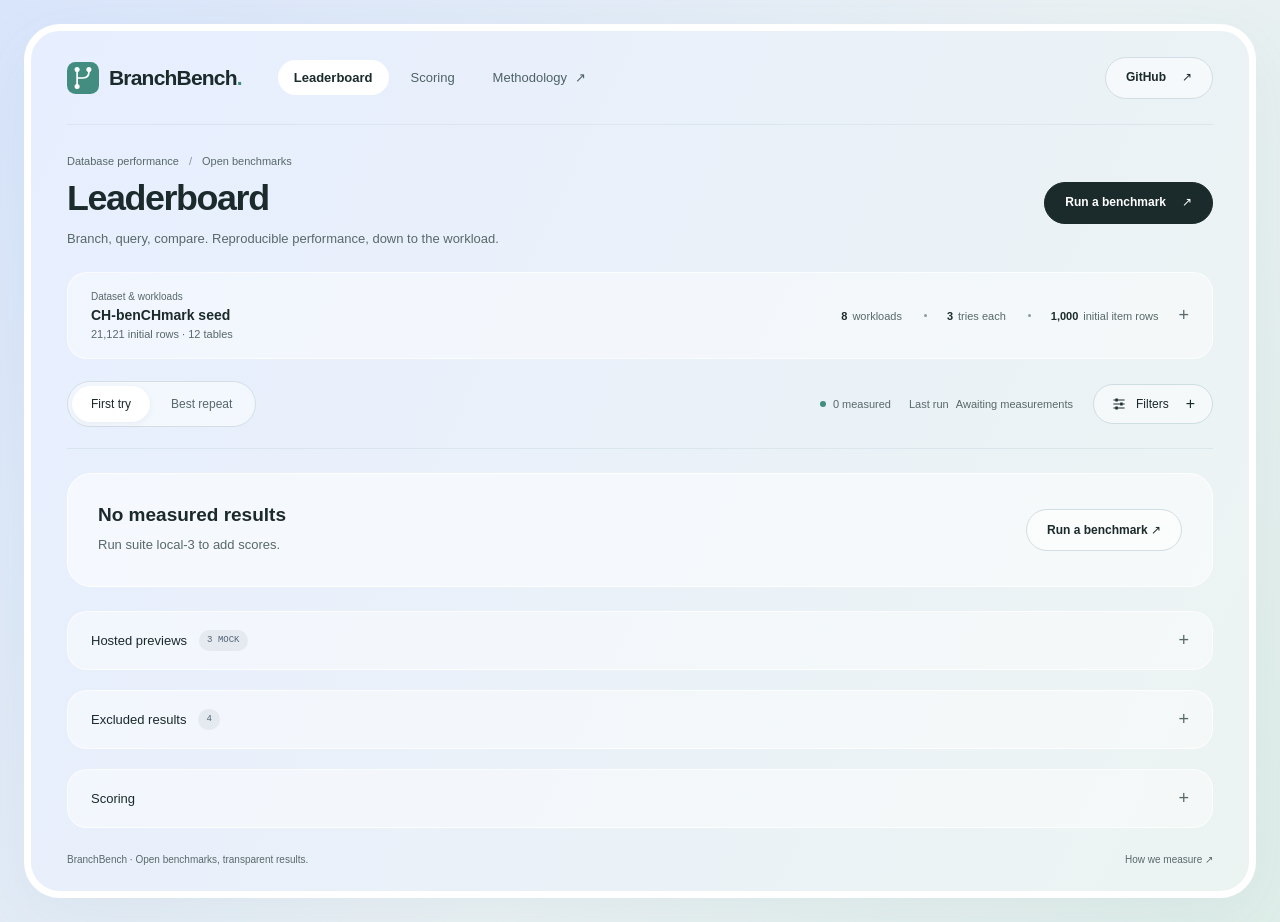
==== leaderboard/index.html @ 90e4b3ed "Correct the leaderboard docs for main's shared code Point installs at leaderboard/requirements.lock," ====
<!DOCTYPE html>
<html lang="en">
<head>
<meta charset="UTF-8">
<meta name="viewport" content="width=device-width, initial-scale=1">
<meta name="theme-color" content="#e3ecf5">
<meta name="description" content="An open, reproducible benchmark for database branching. Compare branches, reads, writes, and loading across local and hosted systems.">
<title>BranchBench — Leaderboard</title>
<link rel="icon" href="data:image/svg+xml,%3Csvg xmlns='http://www.w3.org/2000/svg' viewBox='0 0 40 40'%3E%3Crect width='40' height='40' rx='10' fill='%23428c80'/%3E%3Cpath d='M13 10v20m0-10h7q7 0 7-7v-3' fill='none' stroke='white' stroke-width='3'/%3E%3C/svg%3E">
<link rel="stylesheet" href="styles.css">
<script src="data.js"></script>
</head>
<body>
<a class="skip-link" href="#leaderboard">Skip to benchmarks</a>
<div class="dashboard">
<header class="site-header shell">
    <a class="brand" href="#" aria-label="BranchBench home">
        <svg class="brand-mark" width="38" height="38" viewBox="0 0 38 38" aria-hidden="true"><rect width="38" height="38" rx="10" fill="currentColor"/><path d="M12 9v20m0-10h7q7 0 7-7V9" stroke="white" stroke-width="2" fill="none"/><g fill="white"><circle cx="12" cy="9" r="3"/><circle cx="12" cy="29" r="3"/><circle cx="26" cy="9" r="3"/></g></svg>
        <span class="brand-name">BranchBench<span class="brand-period">.</span></span>
    </a>
    <nav class="header-nav" aria-label="Main navigation"><a class="nav-link nav-active" href="#leaderboard" aria-current="page">Leaderboard</a><a class="nav-link" href="#methodology">Scoring</a><a class="nav-link" href="README.md">Methodology <span aria-hidden="true">↗</span></a></nav>
    <a class="button source-link" href="https://github.com/elaineang/db-fork">GitHub <span aria-hidden="true">↗</span></a>
</header>
<main class="shell">
    <section class="workspace" id="leaderboard" aria-labelledby="leaderboard-title">
        <div class="page-intro">
            <div><div class="eyebrow">Database performance <span aria-hidden="true">/</span> Open benchmarks</div><h1 id="leaderboard-title">Leaderboard</h1><p class="section-description">Branch, query, compare. Reproducible performance, down to the workload.</p></div>
            <a class="button button-primary" href="run.html">Run a benchmark <span aria-hidden="true">↗</span></a>
        </div>
        <details class="method-section dataset-guide" id="dataset">
            <summary><span class="dataset-summary"><span class="eyebrow">Dataset &amp; workloads</span><strong>CH-benCHmark seed</strong><span class="dataset-size" id="dataset-size"></span></span><span class="suite-facts" aria-label="Current benchmark suite"><span><strong id="stat-workloads">—</strong> workloads</span><span><strong id="stat-tries">—</strong> tries each</span><span><strong id="stat-rows">—</strong> <span id="stat-table-label">initial rows</span></span></span></summary>
            <div class="method-content">
                <p>A small, seeded retail dataset with a CH-benCHmark-style schema. These are branching and read/write microbenchmarks, <strong>not the full CH-benCHmark, TPC-C, or TPC-H workload suites.</strong></p>
                <div class="dataset-grid">
                    <section aria-labelledby="dataset-tables-title"><h3 id="dataset-tables-title">What gets loaded</h3><p id="dataset-scope"></p><table class="dataset-table" aria-labelledby="dataset-tables-title"><thead><tr><th scope="col">Table</th><th scope="col">Initial rows</th></tr></thead><tbody id="dataset-tables"></tbody></table></section>
                    <section aria-labelledby="workload-guide-title"><h3 id="workload-guide-title">What gets timed</h3><p id="workload-protocol"></p><dl class="workload-guide" id="workload-guide"></dl><p>Load measures the SQL import once. Provisioning is recorded separately and is not ranked. Hosted timings include network round trips.</p></section>
                </div>
                <details class="dataset-provenance"><summary>Source &amp; reproducibility</summary><dl class="scoring-rules"><dt>SQL seed file</dt><dd><code id="dataset-path"></code></dd><dt>Dataset SHA-256</dt><dd><code id="dataset-hash"></code></dd><dt>Suite / workload seed</dt><dd id="dataset-version"></dd></dl><p>The file checksum identifies the exact loaded dataset. The workload seed fixes which keys each try targets, not generated values; it does not generate the SQL dump. Compare runs with the same suite, dataset, and controlled environment.</p></details>
            </div>
        </details>
        <div class="workspace-toolbar"><div class="segmented" id="try-row" role="group" aria-label="Try selection"><div id="selectors-mode"></div></div>
        <div class="toolbar-meta"><p id="shown" aria-live="polite"></p><span class="updated-label">Last run <span id="updated"></span></span></div>
        <details class="filters-panel">
            <summary><svg width="16" height="16" viewBox="0 0 20 20" fill="none" stroke="currentColor" stroke-width="1.4" aria-hidden="true"><path d="M3 5h14M3 10h14M3 15h14"/><path d="M7 3v4m6 1v4m-6 1v4" stroke-width="3"/></svg>Filters <span class="filter-count" id="filter-count" hidden></span></summary>
            <div class="filters-grid">
                <div class="filter-group"><span class="filter-label" id="label-hosted">Hosting</span><div id="selectors-hosted" role="group" aria-labelledby="label-hosted"></div></div>
                <div class="filter-group"><span class="filter-label" id="label-system">Systems</span><div id="selectors-system" role="group" aria-labelledby="label-system"></div></div>
                <div class="filter-group"><span class="filter-label" id="label-machine">Machine</span><div id="selectors-machine" role="group" aria-labelledby="label-machine"></div></div>
                <div class="filter-group"><span class="filter-label" id="label-tag">Capabilities</span><div id="selectors-tag" role="group" aria-labelledby="label-tag"></div></div>
                <div class="filter-group" id="data-row"><span class="filter-label" id="label-kind">Data source</span><div id="selectors-kind" role="group" aria-labelledby="label-kind"></div></div>
                <div class="filter-group filter-reset"><button class="button button-secondary" id="reset-filters" type="button">Reset filters <span aria-hidden="true">↺</span></button></div>
            </div>
        </details>
        </div>
        <div class="empty-state" id="empty-state" hidden><div class="empty-copy"><h2 class="empty-title" id="empty-title"></h2><p class="empty-description" id="empty-description"></p></div><a class="button button-secondary" id="empty-guide" href="run.html">Run a benchmark ↗</a><button class="button button-secondary" id="clear-empty-filters" type="button" hidden>Reset filters</button></div>
        <div id="groups"></div><div id="excluded"></div>
        <noscript><p>Enable JavaScript to view results. <a href="README.md">Methodology ↗</a></p></noscript>
    </section>
    <details class="method-section" id="methodology">
        <summary id="method-title">Scoring</summary>
        <div class="method-content"><p>Suite <span id="suite-badge"></span></p><p id="method"></p>
        <dl class="scoring-rules"><dt>Branches</dt><dd>Time to first query.</dd><dt>Reads &amp; writes</dt><dd>Geometric mean of selected ratios. None selected = all.</dd><dt>Load</dt><dd>Load time only; provisioning excluded.</dd><dt>Best repeat</dt><dd>min(try 2, try 3); both must succeed.</dd><dt>Timing heatmap</dt><dd>Darker mint means closer to the fastest time in that row. Cells show batch totals, not per-query averages; a check marks the fastest.</dd></dl>
        <code class="method-equation">ratio = (time + 10 ms) / (best + 10 ms)</code>
        <p>Load uses no shift. Local and hosted rankings stay separate. Ranks use unrounded scores.</p>
        <a class="text-link" href="README.md">Full methodology ↗</a></div>
    </details>
    <footer class="site-footer"><span>BranchBench <span aria-hidden="true">·</span> Open benchmarks, transparent results.</span><a href="README.md#what-is-measured">How we measure <span aria-hidden="true">↗</span></a></footer>
</main>
</div>
<div id="benchmark-help" class="benchmark-help" popover="auto" role="tooltip"></div>
<dialog id="run-dialog" class="run-dialog" aria-labelledby="run-title" aria-describedby="run-subtitle">
    <header class="run-header">
        <div><p class="eyebrow">Behind the benchmark</p><h2 id="run-title"></h2><p id="run-subtitle"></p></div>
        <button class="close-run" id="close-run" type="button" aria-label="Close result details" autofocus>×</button>
    </header>
    <div class="run-body" id="run-body"></div>
    <footer class="run-footer"><span>Every attempt. Nothing hidden.</span><a class="button" id="run-source" target="_blank" rel="noopener">View raw JSON <span aria-hidden="true">↗</span></a></footer>
</dialog>
<script>
const el = id => document.getElementById(id);
function node(tag, className = '', text) {
    const element = document.createElement(tag);
    element.className = className;
    if (text !== undefined) element.textContent = text;
    return element;
}
if (typeof suite === 'undefined') {
    el('groups').textContent = 'data.js is missing. From the repository root, run: python -m leaderboard.build';
    throw new Error('data.js is missing');
}
const SHIFT = 0.01;
const NAMES = {time_to_first_query: 'Time to first query', branch_create: 'Branch create', branch_connect: 'Branch connect', read: 'Point read', range_read: 'Range read', insert: 'Insert', update: 'Point update', range_update: 'Range update'};
const DESCRIPTIONS = {
    time_to_first_query: 'Create a child branch, connect to it, and read one row. The timer spans all three steps: how soon can a new branch answer a query?',
    branch_create: 'Create one child branch from the tip of the existing chain. This measures creation only, without connecting or querying.', branch_connect: `Connect to each existing branch in a chain of ${suite.chain_length}, cycling through them for the batch. No new branches are created.`,
    read: 'Look up one row by its primary key and return it.', range_read: `Read a consecutive range of ${suite.range_size} keys in one operation. The batch repeats that range read, not individual point reads.`,
    insert: 'Generate and insert one new row with a unique primary key. Writes run on a dedicated child branch.', update: 'Find one row by its primary key and update its values on a dedicated child branch.', range_update: `Update a consecutive range of ${suite.range_size} keys in one operation, on a dedicated child branch.`,
};
function pick(tries, mode) {
    if (mode === 'first') return tries[0];
    return tries[1] !== null && tries[2] !== null ? Math.min(tries[1], tries[2]) : null;
}
const suiteRows = suite.rows.map((row, i) => ({...row, label: NAMES[row.op] || row.op, title: DESCRIPTIONS[row.op], shift: SHIFT, value: e => pick(e.result[i], state.mode)}));
const loadRow = {op: 'load', label: 'Load', title: 'Load the SQL dump into the newly provisioned database. This is measured once, before the workload trials.', shift: 0, value: e => e.load_time};
const provisionRow = {op: 'provision', label: 'Provisioning', title: 'Create the empty database or hosted service before loading data. Recorded separately and never included in the ranking.', shift: 0, value: e => e.provision_time};
const allRows = [...suiteRows, loadRow, provisionRow];
const VIEWS = {
    branch: {label: 'First query', description: 'Create a branch, connect, read.', rows: suiteRows.slice(0, 3), ranked: rows => rows.slice(0, 1)},
    data: {label: 'Reads & writes', description: 'One score for your selected workloads.', rows: suiteRows.slice(3), ranked: rows => {
        const ticked = rows.filter(r => state.ticked.has(r)); return ticked.length ? ticked : rows;
    }},
    load: {label: 'Load', description: 'From an empty database to ready.', rows: [loadRow, provisionRow], ranked: rows => rows.slice(0, 1)},
};
const uniq = values => [...new Set(values)].sort((a, b) => a.localeCompare(b, undefined, {numeric: true}));
const allOn = values => Object.fromEntries(values.map(v => [v, true]));
const state = {
    mode: 'first', chartRow: 0, ticked: new Set(suiteRows), hosted: allOn(['no', 'yes']),
    system: allOn(uniq(data.map(e => e.system))), machine: allOn(uniq(data.map(e => e.machine))),
    tag: allOn(uniq(data.flatMap(e => e.tags))), kind: allOn(['measured', 'mock']),
};
const FILTERS = {
    hosting: e => state.hosted[e.hosted], system: e => state.system[e.system], machine: e => state.machine[e.machine],
    tags: e => Object.values(state.tag).every(Boolean) || e.tags.some(t => state.tag[t]), data: e => state.kind[e.mock ? 'mock' : 'measured'],
};
const label = e => `${e.system} (${e.mock ? 'mock' : e.machine})`;
const seconds = value => value === null ? 'Failed' : `${value.toLocaleString('en-US', {minimumFractionDigits: 3, maximumFractionDigits: 6, useGrouping: false})}s`;
function selector(text, active, onclick, id) {
    const button = node('button', 'selector' + (active ? ' selector-active' : ''), text);
    button.type = 'button'; button.id = id; button.setAttribute('aria-pressed', String(active));
    button.addEventListener('click', () => { onclick(); render(); el(id).focus(); });
    return button;
}
function toggles(container, map, name = k => k) {
    const every = Object.values(map).every(Boolean);
    container.replaceChildren(selector('All', every, () => { for (const k in map) map[k] = !every; }, `${container.id}-all`),
        ...Object.keys(map).map((k, i) => selector(name(k), map[k], () => { map[k] = !map[k]; }, `${container.id}-${i}`)));
}
function choice(container, options, key) {
    container.replaceChildren(...Object.entries(options).map(([k, title]) => selector(title, state[key] === k, () => { state[key] = k; }, `choice-${key}-${k}`)));
}
function resetFilters() {
    for (const key of ['hosted', 'system', 'machine', 'tag', 'kind']) for (const value in state[key]) state[key][value] = true;
    render();
}
el('reset-filters').addEventListener('click', resetFilters);
el('clear-empty-filters').addEventListener('click', () => { resetFilters(); el('choice-mode-' + state.mode).focus(); });
const HELP_STEPS = {
    time_to_first_query: ['Create branch', 'Connect', 'Read 1 row'],
    branch_create: ['Chain tip', 'Create child', 'Branch ready'],
    branch_connect: ['Pick branch', 'Connect', 'Next branch'],
    read: ['Primary key', 'Find 1 row', 'Return row'],
    range_read: ['Start key', `${suite.range_size} keys`, 'Return rows'],
    insert: ['Generate row', 'Unique key', 'Insert row'],
    update: ['Primary key', 'Find 1 row', 'Write values'],
    range_update: ['Key range', `${suite.range_size} keys`, 'Write values'],
    load: ['SQL dump', 'Load tables', 'Data ready'],
    provision: ['Request', 'Create database', 'Empty & ready'],
    data: ['Select workloads', 'Compare times', 'Combine ratios'],
};
const helpBubble = el('benchmark-help'), runDialog = el('run-dialog');
let helpAnchor = null, helpTimer = null, runOpener = null;
function closeHelp() {
    clearTimeout(helpTimer);
    if (helpAnchor) {
        helpAnchor.removeAttribute('aria-describedby'); helpAnchor = null;
        if (helpBubble.matches(':popover-open')) helpBubble.hidePopover();
    }
}
function deferHelpClose() {
    clearTimeout(helpTimer);
    helpTimer = setTimeout(() => {
        if (!helpBubble.matches(':hover') && document.activeElement !== helpAnchor) closeHelp();
    }, 180);
}
helpBubble.addEventListener('pointerenter', () => clearTimeout(helpTimer));
helpBubble.addEventListener('pointerleave', deferHelpClose);
helpBubble.addEventListener('beforetoggle', event => {
    if (event.newState === 'closed') {
        clearTimeout(helpTimer);
        if (helpAnchor) helpAnchor.removeAttribute('aria-describedby');
        helpAnchor = null;
    }
});
window.addEventListener('resize', closeHelp);
document.addEventListener('scroll', event => { if (!helpBubble.contains(event.target)) positionHelp(); }, true);
function positionHelp() {
    if (!helpAnchor) return;
    const anchor = helpAnchor.getBoundingClientRect(), box = helpBubble.getBoundingClientRect();
    const clip = helpAnchor.closest('.run-body')?.getBoundingClientRect();
    if (anchor.bottom < (clip?.top || 0) || anchor.top > (clip?.bottom || window.innerHeight)) { closeHelp(); return; }
    const left = Math.max(12, Math.min(anchor.left, window.innerWidth - box.width - 12));
    const top = anchor.bottom + box.height + 12 <= window.innerHeight ? anchor.bottom + 8 : Math.max(12, anchor.top - box.height - 8);
    helpBubble.style.left = `${left}px`; helpBubble.style.top = `${top}px`;
}
function operationArt(row) {
    const art = node('div', 'operation-art'); art.setAttribute('data-operation', row.op); art.setAttribute('aria-hidden', 'true');
    if (['time_to_first_query', 'branch_create', 'branch_connect'].includes(row.op)) {
        const chain = node('div', 'op-chain');
        const labels = row.op === 'branch_connect' ? Array.from({length: suite.chain_length}, (_, i) => String(i + 1)) : ['Tip', 'Child'];
        labels.forEach((text, i) => { const branch = node('span', 'op-branch', text); branch.style.setProperty('--step', i); chain.append(branch); });
        art.append(chain);
    } else {
        const source = node('div', 'op-source', {insert: '+ row', load: '.sql', provision: '+ DB', data: '× score', update: 'key =', range_update: 'range =', range_read: 'keys'}[row.op] || 'key');
        const flow = node('div', 'op-transfer'), records = node('div', 'op-records');
        for (let i = 0; i < 6; i++) { const record = node('span', 'op-record'); record.style.setProperty('--step', i); records.append(record); }
        art.append(source, flow, records);
    }
    return art;
}
function showHelp(row, button) {
    clearTimeout(helpTimer);
    if (helpAnchor === button && helpBubble.matches(':popover-open')) return;
    closeHelp(); helpAnchor = button;
    (button.closest('dialog') || document.body).append(helpBubble);
    const steps = node('ol', 'help-steps');
    (HELP_STEPS[row.op] || ['Prepare', 'Execute', 'Measure']).forEach((text, i) => {
        const step = node('li', '', text); step.style.setProperty('--step', i); steps.append(step);
    });
    const scope = row.batch ? `${row.batch.toLocaleString()} operation${row.batch === 1 ? '' : 's'} per batch · ${suite.tries} tries` : row.op === 'data' ? 'Geometric mean · lower is better' : 'One-time setup measurement';
    helpBubble.replaceChildren(node('p', 'help-kicker', 'The workload, explained'), node('h3', '', row.label), node('p', 'help-description', row.title), operationArt(row), steps, node('p', 'help-scope', scope), node('p', 'help-caption', 'Illustration only · animation speed is not a result'));
    button.setAttribute('aria-describedby', 'benchmark-help');
    helpBubble.showPopover();
    positionHelp();
}
function helpButton(row, hoverTarget) {
    const button = node('button', 'help-trigger', '?'); button.type = 'button'; button.setAttribute('aria-label', `About ${row.label}`);
    button.addEventListener('focus', () => showHelp(row, button));
    button.addEventListener('blur', deferHelpClose);
    button.addEventListener('click', () => showHelp(row, button));
    (hoverTarget || button).addEventListener('pointerenter', event => { if (event.pointerType !== 'touch') showHelp(row, button); });
    (hoverTarget || button).addEventListener('pointerleave', deferHelpClose);
    return button;
}
function resultButton(e, text = e.system) {
    const button = node('button', 'system-name', text); button.type = 'button'; button.setAttribute('aria-haspopup', 'dialog');
    button.setAttribute('aria-label', `View ${text} ${e.mock ? 'preview' : 'run'} details`);
    button.addEventListener('click', () => showRun(e, button)); return button;
}
function showRun(e, opener) {
    closeHelp(); runOpener = opener;
    el('run-title').textContent = e.system;
    el('run-subtitle').textContent = e.mock ? 'Mock preview · illustrative, never ranked' : `${e.hosted === 'yes' ? 'Hosted' : 'Self-hosted'} · ${e.date} · ${e.version ? `v${e.version}` : 'Version not recorded'}`;
    el('run-source').href = e.source;
    const body = el('run-body'); body.replaceChildren();
    if (e.mock) body.append(node('p', 'run-mock-note', e.basis || 'Illustrative data, not a measured run.'));
    const highlights = node('div', 'run-highlights');
    for (const row of [suiteRows[0], loadRow, provisionRow]) {
        const card = node('div', 'run-highlight');
        card.append(node('span', 'run-metric-label', row.label), node('strong', '', seconds(row.value(e))), node('span', 'run-metric-note', row.batch ? (state.mode === 'first' ? 'First try' : 'Best repeat') : 'One-time setup'));
        highlights.append(card);
    }
    body.append(highlights);
    const heading = node('div', 'run-section-heading'); heading.append(node('h3', '', 'Every attempt'), node('span', '', 'Batch totals · seconds'));
    body.append(heading, node('p', 'table-note', 'Best repeat is the faster of tries 2 and 3; both must succeed. The shaded column is your current leaderboard selection.'));
    const table = node('table', 'run-timings'); table.setAttribute('aria-label', `${e.system} timings for all attempts`);
    const head = table.createTHead().insertRow();
    for (const text of ['Workload', ...Array.from({length: suite.tries}, (_, i) => `Try ${i + 1}`), 'Best repeat']) {
        const th = node('th', text === (state.mode === 'first' ? 'Try 1' : 'Best repeat') ? 'selected-attempt' : '', text); th.scope = 'col'; head.append(th);
    }
    const rows = table.createTBody();
    suiteRows.forEach((row, i) => {
        const tr = rows.insertRow(), th = node('th'); th.scope = 'row';
        const name = node('div', 'workload-name'); name.append(node('span', '', row.label), helpButton(row, name));
        th.append(name, node('span', 'system-meta', `${row.batch.toLocaleString()} operation${row.batch === 1 ? '' : 's'}`)); tr.append(th);
        [...e.result[i], pick(e.result[i], 'best')].forEach((value, index) => {
            const td = tr.insertCell(); td.className = index === (state.mode === 'first' ? 0 : suite.tries) ? 'selected-attempt' : '';
            td.append(node('span', value === null ? 'cell-missing' : 'metric-value', seconds(value)));
        });
    });
    body.append(scrolling(table));
    const environment = node('section', 'run-environment'); environment.append(node('h3', '', 'Run environment'));
    const metadata = node('dl', 'run-metadata');
    const fields = [['Machine', e.machine], ['Database version', e.version], ['Suite', e.suite], ['Run ID', e.run_id], ['Configuration', e.tuned === 'yes' ? 'Tuned' : e.tuned === 'no' ? 'Default' : null], ['Region', e.region], ['Client location', e.client_location], ['Round-trip baseline', e.rtt_ms === undefined ? null : `${e.rtt_ms} ms`]];
    for (const [key, value] of fields) if (value !== undefined && value !== null) { const pair = node('div'); pair.append(node('dt', '', key), node('dd', '', value)); metadata.append(pair); }
    environment.append(metadata);
    if (e.tags.length) { const tags = node('div', 'run-tags'); tags.append(...e.tags.map(tag => node('span', '', tag))); environment.append(tags); }
    body.append(environment);
    if (!e.mock) {
        const provenance = node('details', 'run-provenance'); provenance.append(node('summary', '', 'Reproducibility details'));
        const list = node('dl', 'run-metadata');
        for (const [key, value] of [['Git commit', e.commit], ['Seed', e.seed], ['Python', e.python], ['Suite SHA-256', e.suite_sha256], ['Dataset SHA-256', e.dataset_sha256], ['Dependency lock SHA-256', e.lock_sha256], ...Object.entries(e.service || {})]) {
            if (value !== undefined) { const pair = node('div'); pair.append(node('dt', '', key), node('dd', '', value)); list.append(pair); }
        }
        provenance.append(list); body.append(provenance);
    }
    runDialog.showModal();
}
el('close-run').addEventListener('click', () => runDialog.close());
runDialog.addEventListener('close', () => { closeHelp(); if (runOpener) runOpener.focus(); });
runDialog.addEventListener('click', event => {
    if (event.target !== runDialog) return;
    const box = runDialog.getBoundingClientRect();
    if (event.clientX < box.left || event.clientX > box.right || event.clientY < box.top || event.clientY > box.bottom) runDialog.close();
});
function systemIcon(e) {
    const icon = node('span', 'system-icon', e.system.slice(0, 1));
    icon.setAttribute('data-system', e.system.toLowerCase().replace(/\s+/g, '-')); icon.setAttribute('aria-hidden', 'true');
    return icon;
}
function bestOf(entries, row) {
    const values = entries.map(row.value).filter(v => v !== null); return values.length ? Math.min(...values) : null;
}
function ratioOf(row, value, best) {
    return value === null || best === null ? null : (value + row.shift) / (best + row.shift);
}
function scrolling(table) {
    const box = node('div', 'scroll'); box.tabIndex = 0; box.setAttribute('role', 'region');
    box.setAttribute('aria-label', table.getAttribute('aria-label')); box.append(table); return box;
}
function summaryRow(e, score, raw, rank) {
    const tr = node('tr', 'result-row' + (rank === 1 ? ' rank-leader' : ''));
    const position = tr.insertCell(); position.className = 'summary-rank'; position.append(node('span', 'rank-number', String(rank).padStart(2, '0')));
    const name = tr.insertCell(); name.className = 'system-cell';
    const identity = node('div', 'system-identity'), text = node('div');
    const open = resultButton(e, data.filter(x => !x.mock && x.system === e.system && x.hosted === e.hosted).length > 1 ? label(e) : e.system);
    text.append(open);
    tr.addEventListener('click', event => { if (!event.target.closest('button, a')) showRun(e, open); });
    identity.append(systemIcon(e), text); name.append(identity);
    const number = tr.insertCell(); number.className = 'summary-number';
    number.title = `Unrounded score: ${score}${raw === null ? '' : `; time: ${raw}s`}`;
    number.append(node('span', 'score-value', `×${score.toFixed(2)}`));
    const time = tr.insertCell(); time.className = 'summary-time';
    if (raw !== null) { time.append(node('span', 'score-time', seconds(raw))); time.title = `${raw}s`; }
    else { time.textContent = '—'; time.title = 'Composite score across multiple workloads; no single elapsed time.'; }
    return tr;
}
function detailTable(ranked, best, entries) {
    const table = node('table', 'details'); table.setAttribute('aria-label', `${entries[0].hosted === 'yes' ? 'Hosted' : 'Local'} measured workload timings`);
    table.style.setProperty('--systems', entries.length);
    const head = table.createTHead().insertRow();
    const workload = node('th', '', 'Workload'); workload.scope = 'col'; head.append(workload);
    const batch = node('th', 'batch-column', 'Operations'); batch.scope = 'col'; head.append(batch);
    for (const e of entries) {
        const th = node('th');
        const identity = node('span', 'system-identity'); identity.append(systemIcon(e), resultButton(e, entries.filter(x => x.system === e.system).length > 1 ? label(e) : e.system)); th.append(identity);
        th.scope = 'col'; th.title = `${e.machine} · ${e.date}`; head.append(th);
    }
    const body = table.createTBody();
    for (const row of allRows) {
        const tr = body.insertRow(), heading = node('th', 'row-label'); heading.scope = 'row';
        const name = node('div', 'workload-name'); heading.append(name);
        if (row === suiteRows[3] || row === loadRow) tr.className = 'workload-divider';
        if (VIEWS.data.rows.includes(row)) {
            const box = node('input'); box.type = 'checkbox'; box.checked = state.ticked.has(row); box.id = `row-${suiteRows.indexOf(row)}-${entries[0].hosted}`;
            box.addEventListener('change', () => { box.checked ? state.ticked.add(row) : state.ticked.delete(row); render(); el(box.id).focus(); });
            const wrap = node('label'); wrap.append(box, ` ${row.label}`); name.append(wrap);
        } else name.append(node('span', '', row.label));
        name.append(helpButton(row, name));
        heading.append(node('span', 'mobile-batch', row.batch ? `${row.batch.toLocaleString()} operation${row.batch === 1 ? '' : 's'}` : 'Setup'));
        if (!ranked.includes(row)) heading.append(node('span', 'system-meta', 'Not included in score'));
        tr.append(heading);
        const operations = tr.insertCell(); operations.className = 'batch-column'; operations.textContent = row.batch ? row.batch.toLocaleString() : 'Setup';
        for (const e of entries) {
            const value = row.value(e), td = tr.insertCell(), fastest = value !== null && value === best.get(row);
            td.className = value === null ? 'cell-missing' : fastest ? 'cell-best' : '';
            if (value !== null) {
                const strength = value === 0 ? 1 : best.get(row) / value;
                td.style.backgroundColor = `rgba(66, 156, 141, ${0.035 + strength * 0.19})`;
                td.title = `${value}s${fastest ? ' · Fastest in this row' : ''}`;
            }
            if (fastest) { const mark = node('span', 'best-mark', '✓'); mark.setAttribute('role', 'img'); mark.setAttribute('aria-label', 'Fastest in this row'); td.append(mark); }
            td.append(node('span', 'metric-value', seconds(value)));
        }
    }
    return scrolling(table);
}
function previewCard(e) {
    const card = node('article', 'preview-card'), top = node('div', 'preview-card-top'), identity = node('div', 'system-identity');
    const title = node('h4'); title.append(resultButton(e)); identity.append(systemIcon(e), title); top.append(identity, node('span', 'preview-badge', 'MOCK'));
    const first = allRows[0];
    card.append(top, node('p', 'preview-label', first.label + (first.batch > 1 ? ` ×${first.batch}` : '')), node('p', 'preview-value', seconds(first.value(e))));
    const metrics = node('dl', 'preview-metadata');
    for (const row of allRows.slice(1)) metrics.append(node('dt', '', row.label + (row.batch > 1 ? ` ×${row.batch}` : '')), node('dd', '', seconds(row.value(e))));
    card.append(metrics, node('p', 'preview-context', `${e.hosted === 'yes' ? e.region : e.machine} · illustrative, not measured`));
    const basis = node('details', 'preview-basis'); basis.append(node('summary', '', 'Source'), node('p', '', e.basis));
    const link = node('a', 'preview-link', 'JSON ↗'); link.href = e.source; card.append(basis, link);
    return card;
}
function scoresFor(view, measured, best) {
    const ranked = view.ranked(view.rows);
    const usable = ranked.filter(r => best.get(r) !== null), dropped = ranked.filter(r => best.get(r) === null), scored = [], incomplete = [];
    for (const e of usable.length ? measured : []) {
        const missing = usable.filter(r => r.value(e) === null);
        if (missing.length) { incomplete.push({e, missing}); continue; }
        const logs = usable.map(r => Math.log(ratioOf(r, r.value(e), best.get(r))));
        scored.push({e, score: Math.exp(logs.reduce((a, b) => a + b, 0) / logs.length)});
    }
    scored.sort((a, b) => a.score - b.score);
    return {usable, dropped, scored, incomplete};
}
function scorePanel(title, view, measured, best) {
    const {usable, dropped, scored, incomplete} = scoresFor(view, measured, best);
    const panel = node('section', 'score-panel');
    const heading = node('div', 'score-heading'); heading.append(node('h3', '', view.label));
    heading.append(helpButton(view === VIEWS.data ? {op: 'data', label: view.label, title: 'Compare each selected workload with its fastest measured result, then take the geometric mean of those ratios. A lower score is better; this is not a single elapsed time.'} : view.rows[0], heading));
    panel.append(heading, node('p', 'score-description', view.description));
    if (scored.length) {
        const summary = node('table', 'summary'); summary.setAttribute('aria-label', `${title}: ${view.label} ranking, lower is better`);
        const head = summary.createTHead().insertRow();
        for (const title of ['Rank', 'System', 'Score ↓', 'Time']) { const th = node('th', '', title); th.scope = 'col'; if (title === 'Score ↓') th.setAttribute('aria-sort', 'ascending'); head.append(th); }
        const body = summary.createTBody();
        body.append(...scored.map(({e, score}, i) => summaryRow(e, score, usable.length === 1 ? usable[0].value(e) : null, i + 1))); panel.append(scrolling(summary));
        panel.append(node('p', 'score-footnote', view === VIEWS.data ? `${usable.length} workload${usable.length === 1 ? '' : 's'} · geometric mean` : view === VIEWS.load ? 'One-time measurement · provisioning excluded' : 'End-to-end latency · one operation'));
    }
    if (dropped.length) panel.append(node('p', 'table-note', `No measurements: ${dropped.map(r => r.label).join(', ')}.`));
    for (const {e, missing} of incomplete) panel.append(node('p', 'table-note', `${label(e)} not ranked — missing ${missing.map(r => r.label).join(', ')}.`));
    return panel;
}
function svgNode(tag, attributes = {}, text) {
    const element = document.createElementNS('http://www.w3.org/2000/svg', tag);
    for (const [key, value] of Object.entries(attributes)) element.setAttribute(key, String(value));
    if (text !== undefined) element.textContent = text;
    return element;
}
function chartColor(e) {
    return {'Dolt': '#347e6b', 'Doltgres': '#5475b4', 'Neon': '#277958', 'Tiger Cloud': '#98712d', 'Xata': '#8660a1'}[e.system]
        || ['#347e6b', '#5475b4', '#98712d', '#8660a1'][data.indexOf(e) % 4];
}
function chartPoint(e, x, y, description, attributes = {}) {
    const point = svgNode('g', {class: 'chart-point', tabindex: 0, role: 'button', 'aria-haspopup': 'dialog', 'aria-label': `${label(e)}: ${description}. View run details.`, ...attributes});
    point.append(svgNode('title', {}, `${label(e)} · ${description}`), svgNode('circle', {cx: x, cy: y, r: 13, fill: 'transparent'}), svgNode('circle', {cx: x, cy: y, r: 5, fill: chartColor(e), stroke: '#fff', 'stroke-width': 2}));
    point.addEventListener('click', () => showRun(e, point));
    point.addEventListener('keydown', event => { if (event.key === 'Enter' || event.key === ' ') { event.preventDefault(); showRun(e, point); } });
    return point;
}
function chartLegend(entries) {
    const legend = node('div', 'chart-legend');
    for (const e of entries) {
        const item = node('span', 'chart-key'), dot = node('span', 'chart-swatch'); dot.style.backgroundColor = chartColor(e); dot.setAttribute('aria-hidden', 'true');
        item.append(dot, resultButton(e, entries.filter(x => x.system === e.system).length > 1 ? label(e) : e.system)); legend.append(item);
    }
    return legend;
}
function chartLimit(value) {
    const power = 10 ** Math.floor(Math.log10(value || 1));
    return [1, 2, 5, 10].find(factor => factor * power >= value) * power;
}
function chartFrame(label, yLabel) {
    const svg = svgNode('svg', {class: 'benchmark-chart', viewBox: '0 0 440 270', role: 'group', 'aria-label': label});
    svg.append(svgNode('rect', {x: 58, y: 28, width: 352, height: 184, rx: 10, fill: '#f0f6f4'}), svgNode('text', {x: 58, y: 15, class: 'chart-axis-label'}, yLabel));
    return svg;
}
function tradeoffChart(measured, best) {
    const card = node('section', 'chart-card'), heading = node('div', 'chart-heading');
    heading.append(node('h3', '', 'Performance trade-offs'), node('span', 'chart-badge', 'Better ↙'));
    card.append(heading, node('p', 'chart-description', 'Branch readiness vs reads & writes. Lower-left is faster.'));
    const branch = new Map(scoresFor(VIEWS.branch, measured, best).scored.map(({e, score}) => [e, score]));
    const points = scoresFor(VIEWS.data, measured, best).scored.filter(({e, score}) => branch.has(e) && Number.isFinite(score))
        .map(({e, score}) => ({e, x: branch.get(e), y: score}));
    if (!points.length) { card.append(node('p', 'chart-empty', 'Complete first-query and read/write scores are needed for this comparison.')); return card; }
    const maximum = chartLimit(Math.max(...points.flatMap(p => [p.x, p.y])) * 1.05);
    const x = value => 72 + (value - 1) / (maximum - 1) * 320, y = value => 198 - (value - 1) / (maximum - 1) * 156;
    const svg = chartFrame('Performance trade-offs. Category scores; lower is better on both axes.', 'Reads & writes score ↑');
    for (const tick of [1, (maximum + 1) / 2, maximum]) {
        svg.append(svgNode('line', {x1: x(tick), x2: x(tick), y1: 28, y2: 212, class: 'chart-grid'}), svgNode('line', {x1: 58, x2: 410, y1: y(tick), y2: y(tick), class: 'chart-grid'}),
            svgNode('text', {x: x(tick), y: 235, 'text-anchor': 'middle', class: 'chart-tick'}, `×${Number(tick.toFixed(2))}`), svgNode('text', {x: 49, y: y(tick) + 4, 'text-anchor': 'end', class: 'chart-tick'}, `×${Number(tick.toFixed(2))}`));
    }
    svg.append(svgNode('text', {x: 234, y: 260, 'text-anchor': 'middle', class: 'chart-axis-label'}, 'First-query score →'));
    for (const p of points) {
        svg.append(chartPoint(p.e, x(p.x), y(p.y), `first-query score ×${p.x.toFixed(3)}, reads & writes score ×${p.y.toFixed(3)}`,
            {'data-x-score': p.x, 'data-y-score': p.y}));
    }
    card.append(svg, chartLegend(points.map(p => p.e)), node('p', 'chart-note', `Same scores as the tables · ${state.mode === 'first' ? 'first try' : 'best repeat'} · ×1 is the fastest baseline.${points.length < measured.length ? ' Incomplete results are omitted.' : ''}`));
    return card;
}
function repeatChart(measured) {
    const card = node('section', 'chart-card'), heading = node('div', 'chart-heading');
    heading.append(node('h3', '', 'Consistency across tries'));
    const select = node('select', 'chart-workload'); select.id = `chart-workload-${measured[0].hosted}`; select.setAttribute('aria-label', 'Workload for attempt chart');
    suiteRows.forEach((row, i) => { const option = node('option', '', row.label); option.value = String(i); select.append(option); }); select.value = String(state.chartRow);
    select.addEventListener('change', () => { state.chartRow = Number(select.value); render(); el(select.id).focus(); });
    heading.append(select); card.append(heading, node('p', 'chart-description', 'Every attempt, in order. Lower is faster; flatter is more consistent.'));
    const row = suiteRows[state.chartRow], values = measured.flatMap(e => e.result[state.chartRow]).filter(v => v !== null);
    if (!values.length) { card.append(node('p', 'chart-empty', 'No successful attempts for this workload.')); return card; }
    const unit = Math.max(...values) < 1 ? 1000 : 1, maximum = chartLimit(Math.max(...values) * unit * 1.1);
    const x = i => 72 + i / (suite.tries - 1) * 320, y = value => 198 - value * unit / maximum * 156;
    const svg = chartFrame(`${row.label}, all ${suite.tries} attempts. Missing attempts leave gaps.`, `Batch time (${unit === 1000 ? 'ms' : 's'}) ↑`);
    for (const tick of [0, maximum / 2, maximum]) svg.append(svgNode('line', {x1: 58, x2: 410, y1: y(tick / unit), y2: y(tick / unit), class: 'chart-grid'}), svgNode('text', {x: 49, y: y(tick / unit) + 4, 'text-anchor': 'end', class: 'chart-tick'}, Number(tick.toPrecision(3)).toString()));
    for (let i = 0; i < suite.tries; i++) svg.append(svgNode('text', {x: x(i), y: 235, 'text-anchor': 'middle', class: 'chart-tick'}, `Try ${i + 1}`));
    measured.forEach((e, index) => {
        const tries = e.result[state.chartRow];
        for (let i = 1; i < tries.length; i++) if (tries[i - 1] !== null && tries[i] !== null) svg.append(svgNode('line', {x1: x(i - 1), x2: x(i), y1: y(tries[i - 1]), y2: y(tries[i]), stroke: chartColor(e), 'stroke-width': 2, 'stroke-dasharray': index % 2 ? '5 4' : 'none', class: 'chart-series'}));
        tries.forEach((value, i) => { if (value !== null) svg.append(chartPoint(e, x(i), y(value), `${row.label}, try ${i + 1}: ${seconds(value)}`, {'data-try': i + 1, 'data-seconds': value})); });
    });
    const missing = measured.length * suite.tries - values.length;
    card.append(svg, chartLegend(measured), node('p', 'chart-note', `${row.batch.toLocaleString()} operation${row.batch === 1 ? '' : 's'} per attempt · all ${suite.tries} tries, independent of the score toggle.${missing ? ` ${missing} failed attempt${missing === 1 ? '' : 's'} omitted; lines break at failures.` : ''}`));
    return card;
}
function renderGroup(title, entries) {
    const measured = entries.filter(e => !e.mock), mocks = entries.filter(e => e.mock);
    const section = node('section', 'benchmark-group');
    if (measured.length) {
        const best = new Map(allRows.map(r => [r, bestOf(measured, r)]));
        const ranked = Object.values(VIEWS).flatMap(view => view.ranked(view.rows));
        const heading = node('div', 'group-heading'); heading.append(node('h2', '', title === 'Local' ? 'Rankings' : 'Managed-service rankings'), node('span', 'group-count', 'Lower scores are better')); section.append(heading);
        section.append(node('p', 'group-context', 'Select a result to explore its full run.'));
        const panels = node('div', 'score-panels'); panels.append(...Object.values(VIEWS).map(view => scorePanel(title, view, measured, best))); section.append(panels);
        const charts = node('div', 'insight-grid'); charts.append(tradeoffChart(measured, best), repeatChart(measured)); section.append(charts);
        const card = node('section', 'detail-card'), details = node('div', 'detail-heading'), caption = node('div');
        caption.append(node('h3', '', 'Workload breakdown'), node('p', 'table-note', 'Select read/write workloads to include in the score.'));
        const legend = node('div', 'heatmap-legend'); legend.append(node('span', '', 'Slower'), node('span', 'heatmap-key'), node('span', '', 'Faster'));
        legend.setAttribute('role', 'img'); legend.setAttribute('aria-label', 'Heatmap: darker mint is closer to the fastest time within each row');
        details.append(caption, legend);
        const foot = node('div', 'detail-footer'); foot.append(node('span', '', 'Batch totals in seconds · shading compares within each row'), node('span', '', '✓ Fastest in row'));
        card.append(details, node('p', 'table-scroll-hint', 'Scroll across to compare systems →'), detailTable(ranked, best, measured), foot); section.append(card);
    }
    if (mocks.length) {
        const preview = node('details', 'preview-section'), heading = node('summary', 'preview-heading');
        heading.append(node('span', '', `${title} previews`), node('span', 'preview-badge', `${mocks.length} MOCK`));
        const grid = node('div', 'preview-grid'); grid.append(...mocks.map(previewCard));
        preview.append(heading, node('p', 'mock-note', 'Illustrative only. Never ranked.'), grid); section.append(preview);
    }
    return section;
}
function renderExcluded() {
    const box = el('excluded'); box.replaceChildren(); if (!excluded.length) return;
    const panel = node('details', 'excluded-panel'), title = node('summary', '', 'Excluded results'); title.append(node('span', 'excluded-count', String(excluded.length)));
    const list = node('ul', 'excluded-list');
    for (const x of excluded) {
        const item = node('li', 'excluded-item'), a = node('a', '', `${x.system} / ${x.machine}`); a.href = x.source;
        item.append(a, node('span', 'excluded-reason', x.reason)); list.append(item);
    }
    panel.append(title, list); box.append(panel);
}
function render() {
    closeHelp();
    toggles(el('selectors-hosted'), state.hosted, k => k === 'yes' ? 'Managed service' : 'Self-hosted');
    toggles(el('selectors-system'), state.system); toggles(el('selectors-machine'), state.machine); toggles(el('selectors-tag'), state.tag);
    toggles(el('selectors-kind'), state.kind, k => k === 'mock' ? 'Mock' : 'Measured'); el('data-row').hidden = !data.some(e => e.mock);
    choice(el('selectors-mode'), {first: 'First try', best: 'Best repeat'}, 'mode');
    const shown = data.filter(e => Object.values(FILTERS).every(f => f(e))), measured = shown.filter(e => !e.mock), mocked = shown.filter(e => e.mock);
    const filtered = ['hosted', 'system', 'machine', 'tag', 'kind'].filter(k => Object.values(state[k]).some(v => !v));
    el('filter-count').textContent = `${filtered.length} active`; el('filter-count').hidden = !filtered.length;
    el('shown').textContent = `${measured.length} measured${filtered.length ? ' · filtered' : ''}`;
    const noMeasurements = !data.some(e => !e.mock); el('empty-state').hidden = measured.length > 0;
    el('empty-title').textContent = noMeasurements ? 'No measured results' : 'No matches';
    el('empty-description').textContent = noMeasurements ? `Run suite ${suite.suite} to add scores.` : 'Adjust or reset filters.';
    el('empty-guide').hidden = !noMeasurements; el('clear-empty-filters').hidden = !filtered.length;
    el('groups').replaceChildren(...[measured, mocked].flatMap(entries => [['no', 'Local'], ['yes', 'Hosted']].filter(([hosted]) => entries.some(e => e.hosted === hosted)).map(([hosted, title]) => renderGroup(title, entries.filter(e => e.hosted === hosted)))));
    renderExcluded();
}
el('stat-workloads').textContent = String(suite.rows.length); el('stat-tries').textContent = String(suite.tries);
el('stat-rows').textContent = suite.dataset.row_counts[suite.table].toLocaleString(); el('stat-table-label').textContent = `initial ${suite.table} rows`;
const tableCounts = Object.entries(suite.dataset.row_counts);
el('dataset-size').textContent = `${tableCounts.reduce((total, [, count]) => total + count, 0).toLocaleString()} initial rows · ${tableCounts.length} tables`;
el('dataset-scope').textContent = `The full seed is loaded and branched. Timed reads and writes target only ${suite.table}, initially ${suite.dataset.row_counts[suite.table].toLocaleString()} rows. Each data workload gets its own child branch.`;
for (const [name, count] of tableCounts) {
    const tr = node('tr', name === suite.table ? 'dataset-target' : ''), th = node('th', '', name);
    th.scope = 'row';
    if (name === suite.table) th.append(node('span', 'dataset-target-label', 'Timed table'));
    tr.append(th, node('td', '', count.toLocaleString())); el('dataset-tables').append(tr);
}
el('workload-protocol').textContent = `${suite.tries} tries per workload · ${suite.chain_length}-branch chain. Each timing is a batch total in seconds, not a per-operation average.`;
for (const row of suiteRows) {
    const pair = node('div'), term = node('dt', '', row.label);
    term.append(node('span', '', `${row.batch.toLocaleString()} op${row.batch === 1 ? '' : 's'} / try`));
    pair.append(term, node('dd', '', row.title)); el('workload-guide').append(pair);
}
el('dataset-path').textContent = suite.dataset.path;
el('dataset-hash').textContent = suite.dataset.sha256;
el('dataset-version').textContent = `${suite.suite} / ${suite.seed}`;
function openDatasetGuide() { if (window.location.hash === '#dataset') el('dataset').open = true; }
window.addEventListener('hashchange', openDatasetGuide);
openDatasetGuide();
el('suite-badge').textContent = suite.suite;
const latest = data.filter(e => !e.mock).map(e => e.date).sort().at(-1); el('updated').textContent = latest || 'Awaiting measurements';
el('updated').title = 'Latest measured run';
el('method').textContent = `Seed ${suite.seed} · ${suite.chain_length}-branch chain · isolated writes.`;
render();
</script>
</body>
</html>
---- leaderboard/styles.css ----
/* Visual grounding: https://dribbble.com/shots/25819716-Finance-dashboard-UI-Design
   Noman / Design Monks: powder-blue and mint surfaces, generous radii, pill controls.
   Rankings stay semantic tables; the workload matrix uses a row-relative heatmap.
   No design-ref MCP was available; no corpus reference IDs are claimed. */
:root {
    color-scheme: light;
    --ink: #1b2a2a;
    --muted: #586969;
    --line: #dbe4e6;
    --accent: #245f57;
    --blue: #d6e3ff;
    --mint: #d5e9e3;
    --mono: "SFMono-Regular", Consolas, "Liberation Mono", monospace;
    font-family: "Avenir Next", "Segoe UI", Arial, sans-serif;
    font-synthesis: none;
    color: var(--ink);
    background: #e7edf5;
}
* { box-sizing: border-box; }
html { scroll-behavior: smooth; scroll-padding-top: 24px; }
body { margin: 0; padding: 24px; background: linear-gradient(125deg, #d9e5fb, #eaf1f3 58%, #dfeee9); -webkit-font-smoothing: antialiased; }
[hidden] { display: none !important; }
a { color: inherit; text-decoration: none; }
button, input { font: inherit; }
button, summary, a, input { -webkit-tap-highlight-color: transparent; }
button, summary { cursor: pointer; }
button { color: inherit; }
button:focus-visible, a:focus-visible, summary:focus-visible, input:focus-visible, .scroll:focus-visible { outline: 3px solid #327b99; outline-offset: 4px; }
::selection { background: #b9d8cf; color: var(--ink); }
p, h1, h2, h3, h4 { margin-top: 0; }
.dashboard { max-width: 1480px; margin: auto; border: 7px solid #fff; border-radius: 36px; background: linear-gradient(115deg, #e7eeff, #ecf4f2); box-shadow: 0 20px 70px #476a8910; }
.shell { width: calc(100% - 72px); margin-inline: auto; }
.skip-link { position: absolute; top: 12px; left: 24px; z-index: 10; padding: 12px 18px; border-radius: 20px; background: var(--ink); color: white; transform: translateY(-200%); }
.skip-link:focus { transform: translateY(0); }
.site-header { display: flex; align-items: center; gap: 36px; min-height: 94px; border-bottom: 1px solid #b5c9d54d; }
.brand { display: inline-flex; align-items: center; gap: 10px; flex-shrink: 0; }
.brand-mark { width: 32px; height: 32px; color: #428c80; }
.brand-name { font-size: 21px; font-weight: 650; letter-spacing: -.8px; }
.brand-period { color: #428c80; }
.header-nav { display: flex; align-items: center; gap: 6px; }
.nav-link { display: inline-flex; align-items: center; gap: 8px; padding: 10px 16px; border-radius: 24px; font-size: 13px; color: #4e6265; }
.nav-link:hover { background: #ffffff70; color: var(--ink); }
.nav-active { background: #fff; color: var(--ink); font-weight: 600; }
.button { display: inline-flex; align-items: center; justify-content: center; gap: 16px; min-height: 42px; padding: 11px 20px; border: 1px solid #d2dee3; border-radius: 30px; background: #ffffff90; font-size: 12px; font-weight: 600; line-height: 1.4; transition: background-color .15s; }
.button:hover { background: #fff; }
.button-primary { border-color: var(--ink); background: var(--ink); color: #fff; }
.button-primary:hover { background: #344f4d; }
.source-link { margin-left: auto; }
.page-intro { display: flex; align-items: center; justify-content: space-between; gap: 24px; padding: 30px 0 0; }
.eyebrow { display: flex; align-items: center; gap: 10px; margin-bottom: 10px; color: var(--muted); font-size: 11px; }
.eyebrow > span:first-child { color: #849799; }
.page-intro h1 { margin: 0 0 8px; font-size: clamp(28px, 2.8vw, 38px); font-weight: 600; line-height: 1.2; letter-spacing: -1.4px; }
.section-description { margin: 0; color: var(--muted); font-size: 13px; line-height: 1.7; }
.page-intro .button { flex-shrink: 0; }
.suite-facts { display: flex; flex-wrap: wrap; align-items: center; gap: 8px 22px; color: var(--muted); font-size: 11px; }
.suite-facts > span { display: inline-flex; align-items: baseline; gap: 5px; }
.suite-facts > span + span::before { content: ""; height: 3px; width: 3px; border-radius: 50%; margin-right: 15px; background: #8d9b9c; align-self: center; }
.suite-facts strong { font-weight: 650; color: var(--ink); }
.workspace-toolbar { display: flex; flex-wrap: wrap; align-items: center; gap: 12px 20px; padding: 0 0 21px; border-bottom: 1px solid #b5c9d54d; }
.segmented { padding: 4px; border: 1px solid #d3dfe5; border-radius: 26px; background: #ffffff75; }
.segmented > div { display: flex; gap: 2px; }
.selector { min-height: 36px; padding: 8px 14px; border: 1px solid transparent; border-radius: 22px; background: transparent; color: var(--muted); font-size: 12px; line-height: 1.4; transition: background-color .15s; }
.selector:hover { background: #ffffffa0; color: var(--ink); }
.selector-active { border-color: #b8cbd4; background: #fff; color: var(--ink); }
.segmented .selector { padding: 8px 18px; }
.segmented .selector-active { background: #fff; border-color: #fff; box-shadow: 0 2px 6px #30414f0d; }
.toolbar-meta { display: flex; flex: 1; justify-content: flex-end; flex-wrap: wrap; align-items: center; gap: 6px 18px; color: var(--muted); font-size: 11px; }
#shown { display: flex; align-items: center; gap: 7px; margin: 0; }
#shown::before { content: ""; width: 6px; height: 6px; border-radius: 50%; background: #428c80; }
#updated { margin-left: 4px; font-variant-numeric: tabular-nums; }
.filters-panel > summary { display: flex; align-items: center; gap: 9px; padding: 11px 17px; border: 1px solid #cfdee3; border-radius: 24px; background: #ffffff85; list-style: none; font-size: 12px; }
summary::-webkit-details-marker { display: none; }
.filters-panel > summary::after { content: "+"; margin-left: 8px; font-size: 16px; line-height: 1; }
.filters-panel[open] { flex-basis: 100%; }
.filters-panel[open] > summary { width: fit-content; }
.filters-panel[open] > summary::after { content: "−"; }
.filter-count { padding: 2px 7px; border-radius: 12px; background: var(--blue); color: #334f78; font-size: 10px; }
.filters-grid { display: grid; grid-template-columns: repeat(3, minmax(0, 1fr)); gap: 20px 24px; margin-top: 12px; padding: 22px; border: 1px solid #ffffff; border-radius: 22px; background: #ffffff85; }
.filter-group { min-width: 0; }
.filter-group > div { display: flex; flex-wrap: wrap; gap: 4px; }
.filter-label { display: block; margin-bottom: 8px; color: var(--muted); font-size: 11px; font-weight: 600; }
.filter-group .selector { padding-inline: 10px; font-size: 11px; }
.filter-reset { display: flex; align-items: flex-end; }
.benchmark-group { margin-bottom: 20px; min-width: 0; }
.group-heading { display: flex; align-items: center; justify-content: space-between; gap: 16px; margin: 24px 0 5px; }
.group-heading h2 { margin: 0; font-size: 18px; font-weight: 600; letter-spacing: -.4px; }
.group-count { font-size: 11px; color: var(--muted); }
.group-context { margin: 0 0 18px; color: var(--muted); font: 10px/1.6 var(--mono); overflow-wrap: anywhere; }
.score-panels { display: grid; grid-template-columns: repeat(3, minmax(0, 1fr)); gap: 18px; }
.score-panel { min-width: 0; padding: 22px 0 16px; border: 1px solid #ffffff60; border-radius: 26px; background: #d6e3fc; }
.score-panel:nth-child(2) { background: #f8faff; }
.score-panel:nth-child(3) { background: #d5e9e3; }
.score-heading { display: flex; align-items: center; justify-content: space-between; gap: 8px; padding-inline: 22px; }
.score-heading h3 { margin: 0; font-size: 19px; font-weight: 600; letter-spacing: -.55px; }
.score-description { margin: 5px 22px 21px; color: #4f6365; font-size: 11px; line-height: 1.5; }
.scroll { max-width: 100%; overflow-x: auto; overscroll-behavior-x: contain; }
.summary { width: 100%; border-collapse: collapse; font-variant-numeric: tabular-nums; }
.summary th { padding: 0 8px 10px; border-bottom: 1px solid #526e8026; text-align: left; color: #506064; font-size: 10px; font-weight: 500; white-space: nowrap; }
.summary td { padding: 15px 8px; border-bottom: 1px solid #526e801a; }
.summary th:first-child, .summary td:first-child { width: 48px; padding-left: 20px; }
.summary th:last-child, .summary td:last-child { padding-right: 20px; }
.summary th:nth-last-child(-n+2), .summary-number, .summary-time { text-align: right; white-space: nowrap; }
.summary tbody tr:hover { background: #ffffff50; }
.summary tbody tr:last-child td { border-bottom: 0; }
.summary-rank { color: #526567; font-size: 11px; }
.rank-number { display: inline-flex; width: 25px; height: 25px; align-items: center; justify-content: center; border-radius: 50%; }
.rank-leader .rank-number { background: var(--ink); color: #fff; }
.system-identity { display: flex; align-items: center; gap: 9px; min-width: 0; }
.system-icon { display: inline-flex; flex: 0 0 27px; width: 27px; height: 27px; align-items: center; justify-content: center; border: 1px solid #ffffff90; border-radius: 9px; background: #ffffff85; color: #34536f; font: 600 12px/1 var(--mono); }
.system-icon[data-system="dolt"] { background: #e2ede5; color: #316251; }
.system-icon[data-system="doltgres"] { background: #e7edff; color: #4160a0; }
.system-icon[data-system="neon"] { background: #e1f6eb; color: #226d53; }
.system-icon[data-system="tiger-cloud"] { background: #f8eed8; color: #826125; }
.system-icon[data-system="xata"] { background: #eee6fa; color: #6f4c89; }
.system-name { display: block; margin: 0; font-size: 12px; font-weight: 600; line-height: 1.5; overflow-wrap: anywhere; }
.system-meta { display: block; margin-top: 3px; color: var(--muted); font-size: 10px; font-weight: 400; line-height: 1.5; }
.score-value { font-size: 14px; font-weight: 600; letter-spacing: -.4px; }
.score-time, .summary-time { color: #4e6263; font: 11px/1.5 var(--mono); }
.score-footnote { margin: 13px 22px 0; padding-top: 13px; border-top: 1px solid #526e8026; color: #4f6365; font-size: 10px; line-height: 1.5; }
.score-panel > .table-note { margin-inline: 22px; }
/* A scatter plot exposes category trade-offs; attempt lines show repeatability,
   not a historical trend. The ranking tables remain the source of exact scores. */
.insight-grid { display: grid; grid-template-columns: repeat(2, minmax(0, 1fr)); gap: 18px; margin-top: 24px; }
.chart-card { min-width: 0; padding: 23px 24px 18px; border: 1px solid #fff; border-radius: 26px; background: #ffffffd9; }
.chart-card:nth-child(2) { background: #edf5f1; }
.chart-heading { display: flex; flex-wrap: wrap; align-items: center; justify-content: space-between; gap: 10px; }
.chart-heading h3 { margin: 0; font-size: 17px; font-weight: 600; letter-spacing: -.4px; }
.chart-badge { padding: 6px 10px; border-radius: 20px; background: #e0eee7; color: #355f50; font-size: 10px; }
.chart-description { min-height: 34px; margin: 9px 0 8px; color: var(--muted); font-size: 11px; line-height: 1.7; }
.chart-workload { max-width: 100%; min-height: 33px; padding: 6px 10px; border: 1px solid #bdd2c8; border-radius: 16px; background: #f8fbf9; color: #365e50; font-family: inherit; font-size: 11px; }
.chart-workload:focus-visible { outline: 3px solid #327b99; outline-offset: 3px; }
.benchmark-chart { display: block; width: 100%; height: auto; overflow: visible; }
.chart-grid { stroke: #d5e4dc; stroke-width: 1; }
.chart-tick { fill: #5c706a; font: 12px var(--mono); }
.chart-axis-label { fill: #435f54; font-size: 12px; }
.chart-point { cursor: pointer; }
.chart-point:focus { outline: none; }
.chart-point:hover > circle:last-child, .chart-point:focus-visible > circle:last-child { stroke: #203e34; stroke-width: 3; r: 7; }
.chart-legend { display: flex; flex-wrap: wrap; gap: 8px 18px; margin-top: 4px; }
.chart-key { display: inline-flex; align-items: center; gap: 7px; }
.chart-key .system-name { font-size: 11px; }
.chart-swatch { width: 9px; height: 9px; border-radius: 50%; }
.chart-note { margin: 12px 0 0; color: #5b7168; font-size: 10px; line-height: 1.7; }
.chart-empty { display: grid; place-items: center; min-height: 220px; color: var(--muted); font-size: 12px; line-height: 1.7; text-align: center; }
@media (max-width: 800px) { .insight-grid { grid-template-columns: 1fr; } }
@media (max-width: 600px) { .chart-card { padding: 20px 16px 17px; } }
.detail-card { margin-top: 24px; overflow: hidden; border: 1px solid #fff; border-radius: 26px; background: #ffffffd9; }
.detail-heading { display: flex; align-items: center; justify-content: space-between; gap: 18px; padding: 23px 26px 20px; }
.detail-heading h3 { margin: 0 0 5px; font-size: 18px; font-weight: 600; letter-spacing: -.4px; }
.table-note { margin: 8px 0; color: var(--muted); font-size: 11px; line-height: 1.65; }
.detail-heading .table-note { margin: 0; }
.heatmap-legend { display: flex; align-items: center; gap: 8px; color: var(--muted); font-size: 10px; flex-shrink: 0; }
.heatmap-key { width: 70px; height: 10px; border: 1px solid #2a645c12; border-radius: 3px; background: linear-gradient(to right, #f5f9f8, #cde3dd); }
.details { table-layout: fixed; width: 100%; min-width: calc(260px + var(--systems) * 145px); border-collapse: separate; border-spacing: 0; font-variant-numeric: tabular-nums; }
.mobile-batch, .table-scroll-hint { display: none; }
.details th, .details td { padding: 13px 26px; border-bottom: 1px solid #dde6e980; text-align: right; }
.details thead th { background: #f3f6f7; color: #576767; vertical-align: middle; font-size: 11px; font-weight: 500; }
.details th:first-child { width: 38%; text-align: left; }
.details .batch-column { width: 110px; color: var(--muted); font: 11px/1.5 var(--mono); }
.details thead .system-identity { justify-content: flex-end; }
.details thead .system-icon { width: 24px; height: 24px; flex-basis: 24px; font-size: 10px; border-radius: 7px; }
.details th:first-child { position: sticky; left: 0; z-index: 1; }
.details .row-label { background: #fff; color: #344949; font-size: 12px; font-weight: 500; }
.details tbody tr:hover .row-label { background: #f6f9fa; }
.details tbody tr:last-child th, .details tbody tr:last-child td { border-bottom: 0; }
.details .workload-divider > * { border-top: 2px solid #dce6e7; }
.row-label label { display: inline-flex; align-items: center; gap: 9px; cursor: pointer; }
.row-label input { width: 14px; height: 14px; margin: 0; accent-color: #428c80; flex-shrink: 0; }
.metric-value { font: 12px/1.5 var(--mono); white-space: nowrap; }
.best-mark { float: left; color: #286557; font-size: 12px; }
.cell-best { color: #21574d; }
.cell-missing { color: #986442; background: #f8f1eb; }
.detail-footer { display: flex; justify-content: space-between; flex-wrap: wrap; gap: 8px 20px; padding: 15px 26px; border-top: 1px solid #e3e9eb; color: var(--muted); font-size: 10px; }
.preview-section, .method-section, .excluded-panel { border: 1px solid #ffffffad; border-radius: 20px; background: #ffffff70; }
.preview-heading, .method-section > summary, .excluded-panel > summary { display: flex; align-items: center; gap: 12px; padding: 18px 23px; list-style: none; font-size: 13px; font-weight: 500; }
.preview-heading::after, .method-section > summary::after, .excluded-panel > summary::after { content: "+"; margin-left: auto; color: var(--muted); font-size: 18px; font-weight: 400; }
.preview-section[open] > summary::after, .method-section[open] > summary::after, .excluded-panel[open] > summary::after { content: "−"; }
.preview-badge, .excluded-count { display: inline-flex; padding: 4px 8px; border-radius: 12px; background: #e4eaf0; color: #526375; font: 9px/1.4 var(--mono); }
.mock-note { margin: 0 23px 18px; color: var(--muted); font-size: 12px; }
.preview-grid { display: grid; grid-template-columns: repeat(3, minmax(0, 1fr)); gap: 22px; padding: 0 23px 23px; }
.preview-card { min-width: 0; padding: 20px; border: 1px solid #e0e8ec; border-radius: 18px; background: #ffffff85; }
.preview-card-top { display: flex; align-items: center; justify-content: space-between; gap: 8px; margin-bottom: 21px; }
.preview-label { margin-bottom: 5px; color: var(--muted); font-size: 11px; }
.preview-value { margin-bottom: 18px; font-size: 28px; font-weight: 500; letter-spacing: -1px; }
.preview-metadata { display: grid; grid-template-columns: minmax(0, 1fr) auto; gap: 5px 10px; margin: 0 0 16px; color: var(--muted); font-size: 10px; line-height: 1.7; }
.preview-metadata dd { margin: 0; text-align: right; font-family: var(--mono); }
.preview-context, .preview-basis { margin: 0 0 12px; color: var(--muted); font-size: 10px; line-height: 1.7; overflow-wrap: anywhere; }
.preview-basis p { margin: 8px 0; }
.preview-link, .text-link { color: var(--accent); font-size: 11px; text-decoration: underline; text-underline-offset: 3px; }
.empty-state { display: flex; flex-wrap: wrap; align-items: center; gap: 18px; padding: 30px; margin: 24px 0; border: 1px solid white; border-radius: 24px; background: #ffffff90; }
.empty-copy { flex: 1; min-width: 180px; }
.empty-title { margin: 0 0 8px; font-size: 19px; font-weight: 600; }
.empty-description { margin: 0; color: var(--muted); font-size: 13px; line-height: 1.7; }
.excluded-panel { margin-bottom: 20px; }
.excluded-list { list-style: none; margin: 0; padding: 0 23px 18px; }
.excluded-item { padding: 12px 0; border-top: 1px solid var(--line); font-size: 12px; line-height: 1.6; }
.excluded-item a { text-decoration: underline; text-underline-offset: 3px; }
.excluded-reason { display: block; margin-top: 4px; color: var(--muted); font: 10px/1.6 var(--mono); overflow-wrap: anywhere; }
.method-section { margin-top: 20px; }
.method-content { padding: 0 23px 23px; }
.method-content > p { max-width: 90ch; color: var(--muted); font-size: 12px; line-height: 1.75; }
.scoring-rules { display: grid; grid-template-columns: 130px minmax(0, 1fr); gap: 9px 16px; margin: 0 0 18px; font-size: 12px; line-height: 1.7; }
.scoring-rules dt { font-weight: 600; }
.scoring-rules dd { margin: 0; color: var(--muted); }
.method-equation { display: block; margin: 14px 0; padding: 13px 16px; border-radius: 12px; background: #dfeaf1; color: #355362; overflow-wrap: anywhere; font: 11px/1.7 var(--mono); }
.dataset-guide { margin: 22px 0; }
.dataset-guide > summary { gap: 20px; }
.dataset-summary { display: flex; flex-direction: column; gap: 5px; margin-right: auto; }
.dataset-summary .eyebrow { margin: 0; font-size: 10px; }
.dataset-summary > strong, .dataset-run-summary strong { font-size: 14px; font-weight: 600; }
.dataset-size { color: var(--muted); font-size: 11px; }
.dataset-guide > summary::after { margin-left: 0; }
.dataset-grid { display: grid; grid-template-columns: minmax(0, 1fr) minmax(0, 2fr); gap: 32px; }
.dataset-grid h3 { margin: 8px 0; font-size: 14px; font-weight: 600; }
.dataset-grid p, .dataset-provenance p { color: var(--muted); font-size: 12px; line-height: 1.75; }
.dataset-table { width: 100%; border-collapse: collapse; font-size: 11px; }
.dataset-table th, .dataset-table td { padding: 9px 10px; border-bottom: 1px solid var(--line); text-align: left; }
.dataset-table th { font-weight: 500; }
.dataset-table th:last-child, .dataset-table td { text-align: right; font-variant-numeric: tabular-nums; }
.dataset-table thead { color: var(--muted); }
.dataset-target { background: #d5e9e3; }
.dataset-target-label { display: block; margin-top: 3px; color: var(--accent); font-size: 9px; }
.workload-guide { margin: 0 0 16px; font-size: 12px; line-height: 1.7; }
.workload-guide > div { padding: 10px 0; border-bottom: 1px solid var(--line); }
.workload-guide dt { display: flex; justify-content: space-between; flex-wrap: wrap; gap: 2px 12px; font-weight: 600; }
.workload-guide dt span { color: var(--accent); font: 10px/2 var(--mono); }
.workload-guide dd { margin: 4px 0 0; color: var(--muted); }
.dataset-provenance { margin-top: 20px; padding-top: 16px; border-top: 1px solid var(--line); }
.dataset-provenance > summary { color: var(--accent); font-size: 12px; }
.dataset-provenance .scoring-rules { margin-top: 18px; }
.dataset-provenance code { overflow-wrap: anywhere; font: 11px/1.7 var(--mono); }
.dataset-provenance p { margin-bottom: 0; }
.dataset-run-summary { display: flex; align-items: center; justify-content: space-between; gap: 20px; margin-top: 24px; padding: 18px 23px; border: 1px solid #fff; border-radius: 20px; background: #ffffff70; }
.dataset-run-summary .eyebrow { margin-bottom: 6px; font-size: 10px; }
.dataset-run-summary p:last-child { margin: 6px 0 0; color: var(--muted); font-size: 11px; line-height: 1.7; }
.dataset-run-summary > a { flex-shrink: 0; }
@media (max-width: 800px) {
    .dataset-guide > summary { flex-wrap: wrap; gap: 15px; }
    .dataset-guide > summary::after { order: 1; }
    .dataset-guide .suite-facts { order: 2; flex-basis: 100%; margin: 0; }
    .dataset-grid { grid-template-columns: 1fr; gap: 24px; }
    .dataset-run-summary { align-items: flex-start; flex-direction: column; gap: 12px; }
}
.site-footer { display: flex; justify-content: space-between; flex-wrap: wrap; gap: 12px 20px; padding: 26px 0; color: var(--muted); font-size: 10px; }
.site-footer a:hover { color: var(--accent); text-decoration: underline; text-underline-offset: 3px; }
/* Native popovers/dialogs keep overlays above the scrolling tables.
   Interaction reference: https://www.w3.org/WAI/ARIA/apg/patterns/tooltip/ */
.system-name:is(button) { border: 0; padding: 0; background: transparent; color: inherit; text-align: inherit; }
.system-name:is(button):hover { color: var(--accent); text-decoration: underline; text-underline-offset: 3px; }
.summary .result-row { cursor: pointer; }
.workload-name { display: flex; align-items: center; justify-content: space-between; gap: 6px; }
.workload-name > :first-child { min-width: 0; }
.help-trigger { display: inline-flex; flex: 0 0 24px; align-items: center; justify-content: center; width: 24px; height: 24px; padding: 0; border: 1px solid #6f929944; border-radius: 50%; background: #ffffff70; color: #4d706b; font-size: 11px; font-weight: 600; }
.help-trigger:hover, .help-trigger[aria-describedby] { background: #d9ebe5; border-color: #709c91; }
.score-heading .help-trigger { width: 29px; height: 29px; flex-basis: 29px; }
.benchmark-help { position: fixed; inset: auto; width: min(344px, calc(100vw - 24px)); max-height: calc(100dvh - 24px); margin: 0; padding: 21px; overflow-y: auto; border: 1px solid #d6e5e1; border-radius: 22px; background: #fcfefe; color: var(--ink); box-shadow: 0 12px 45px #203f4633; font-family: inherit; text-align: left; }
.benchmark-help:popover-open { animation: help-enter .16s ease-out; }
.help-kicker { margin: 0 0 6px; color: #54726e; font-size: 9px; font-weight: 600; letter-spacing: .09em; text-transform: uppercase; }
.benchmark-help h3 { margin: 0 0 9px; font-size: 19px; font-weight: 600; letter-spacing: -.5px; }
.help-description { margin: 0 0 15px; color: #4f6664; font-size: 12px; font-weight: 400; line-height: 1.7; }
.operation-art { display: flex; align-items: center; justify-content: center; gap: 18px; min-height: 100px; padding: 18px; overflow: hidden; border: 1px solid #e2ece9; border-radius: 14px; background: linear-gradient(120deg, #eef3fd, #edf6f1); }
.op-source { display: grid; place-items: center; width: 66px; height: 49px; flex-shrink: 0; border: 1px solid #bccedb; border-radius: 11px; background: #fff; color: #486379; font: 11px var(--mono); }
.op-transfer { position: relative; width: 42px; height: 2px; background: #a3bdb6; }
.op-transfer::after { content: ''; position: absolute; left: 0; top: -3px; width: 8px; height: 8px; border-radius: 50%; background: #3e8c79; animation: operation-transfer 2.8s ease-in-out both; }
.op-records { display: grid; gap: 5px; width: 84px; min-height: 65px; padding: 8px; border: 1px solid #a9c9bd; border-radius: 9px; background: #fff; }
.op-record { display: block; height: 5px; border-radius: 2px; background: #dce6ee; }
.operation-art[data-operation='read'] .op-record:nth-child(3), .operation-art[data-operation='range_read'] .op-record:nth-child(n+2):nth-child(-n+4) { background: #5da48e; animation: operation-read 2.8s ease-out both; }
.operation-art[data-operation='update'] .op-record:nth-child(3), .operation-art[data-operation='range_update'] .op-record:nth-child(n+2):nth-child(-n+4) { background: #5da48e; animation: operation-write 2.8s ease-out both; }
.operation-art[data-operation='insert'] .op-record:last-child, .operation-art[data-operation='load'] .op-record { background: #5da48e; animation: operation-insert 2.4s ease-out both; animation-delay: calc(var(--step) * .08s); }
.operation-art[data-operation='provision'] .op-records { animation: operation-insert 2s ease-out both; }
.operation-art[data-operation='provision'] .op-record { visibility: hidden; }
.op-chain { display: flex; align-items: center; justify-content: center; gap: 24px; width: 100%; }
.op-branch { position: relative; display: grid; place-items: center; min-width: 32px; height: 32px; padding: 0 9px; border: 1px solid #8db5a7; border-radius: 50%; background: #fff; color: #3f6e61; font-size: 10px; }
.op-branch + .op-branch::before { content: ''; position: absolute; right: 100%; width: 25px; height: 2px; background: #8db5a7; }
.operation-art:not([data-operation='branch_connect']) .op-branch:last-child { transform: translateY(13px); background: #b8dacb; animation: operation-insert 2.3s ease-out both; }
.operation-art[data-operation='branch_connect'] .op-branch { animation: branch-connect .6s ease-in-out both; animation-delay: calc(var(--step) * .65s); }
.help-steps { display: grid; grid-template-columns: repeat(3, minmax(0, 1fr)); gap: 12px; counter-reset: steps; margin: 12px 0 15px; padding: 0; list-style: none; }
.help-steps li { counter-increment: steps; color: #526965; font-size: 10px; font-weight: 500; line-height: 1.6; animation: help-step .5s ease-out both; animation-delay: calc(var(--step) * .7s); }
.help-steps li::before { content: '0' counter(steps); display: block; margin-bottom: 3px; color: #33765f; font: 9px var(--mono); }
.help-scope { margin: 0; padding-top: 12px; border-top: 1px solid #e1eae6; color: #4c6762; font-size: 10px; font-weight: 500; }
.help-caption { margin: 6px 0 0; color: #627871; font-size: 9px; font-weight: 400; line-height: 1.5; }
@keyframes help-enter { from { opacity: 0; transform: translateY(4px); } to { opacity: 1; transform: translateY(0); } }
@keyframes operation-transfer { 0%, 15% { transform: translateX(0); opacity: 0; } 30% { opacity: 1; } 75%, 100% { transform: translateX(36px); opacity: 1; } }
@keyframes operation-read { 0%, 40% { background: #dce6ee; } 70% { background: #92c8b8; box-shadow: 0 0 0 3px #d8ece4; } 100% { background: #5da48e; } }
@keyframes operation-write { 0%, 40% { background: #b4c9eb; transform: scaleX(.65); transform-origin: left; } 80%, 100% { background: #5da48e; transform: scaleX(1); transform-origin: left; } }
@keyframes operation-insert { 0%, 25% { opacity: 0; scale: .7; } 70%, 100% { opacity: 1; scale: 1; } }
@keyframes branch-connect { 0% { background: #fff; } 60%, 100% { background: #b8dacb; } }
@keyframes help-step { from { opacity: .4; } to { opacity: 1; } }
body:has(.run-dialog[open]) { overflow: hidden; }
.run-dialog { width: min(980px, calc(100vw - 32px)); max-height: calc(100dvh - 48px); margin: auto; padding: 0; overflow: auto; border: 1px solid #fff; border-radius: 28px; background: #f5f9f9; color: var(--ink); box-shadow: 0 30px 100px #183a483b; }
.run-dialog[open] { display: flex; flex-direction: column; overflow: hidden; animation: dialog-enter .2s ease-out; }
@keyframes dialog-enter { from { opacity: 0; } to { opacity: 1; } }
.run-dialog::backdrop { background: #1a303b66; backdrop-filter: blur(5px); }
.run-header { display: flex; flex-shrink: 0; align-items: center; justify-content: space-between; gap: 20px; padding: 25px 28px; background: #e5eef8; border-bottom: 1px solid #d5e2e7; }
.run-header .eyebrow { margin: 0 0 6px; font-size: 10px; }
.run-header h2 { margin: 0 0 5px; font-size: 29px; line-height: 1.2; letter-spacing: -1px; }
#run-subtitle { margin: 0; color: var(--muted); font-size: 12px; line-height: 1.6; }
.close-run { display: grid; place-items: center; width: 38px; height: 38px; flex-shrink: 0; padding: 0; border: 1px solid #d1dfe5; border-radius: 50%; background: #ffffffb0; color: #405d61; font-size: 24px; line-height: 1; }
.close-run:hover { background: #fff; }
.run-body { min-height: 0; overflow-y: auto; overscroll-behavior: contain; padding: 26px 28px; }
.run-highlights { display: grid; grid-template-columns: repeat(3, minmax(0, 1fr)); gap: 13px; }
.run-highlight { display: flex; flex-direction: column; gap: 8px; padding: 18px; border-radius: 18px; background: #e2ebfc; }
.run-highlight:nth-child(2) { background: #d9eae4; }
.run-highlight:nth-child(3) { background: #e8eeef; }
.run-metric-label { font-size: 12px; color: #405e5d; }
.run-highlight strong { font-size: clamp(17px, 2.2vw, 24px); font-weight: 600; letter-spacing: -.8px; font-variant-numeric: tabular-nums; }
.run-metric-note { color: var(--muted); font-size: 10px; }
.run-section-heading { display: flex; align-items: baseline; justify-content: space-between; flex-wrap: wrap; gap: 8px 20px; margin: 27px 0 0; }
.run-section-heading h3, .run-environment h3 { margin: 0; font-size: 17px; font-weight: 600; letter-spacing: -.3px; }
.run-section-heading > span { color: var(--muted); font-size: 10px; }
.run-timings { width: 100%; min-width: 660px; border-collapse: separate; border-spacing: 0; font-variant-numeric: tabular-nums; }
.run-timings th, .run-timings td { padding: 12px 15px; border-bottom: 1px solid #dfe8e8; text-align: right; }
.run-timings thead th { background: #eaf0f2; color: #506768; font-size: 11px; font-weight: 500; }
.run-timings th:first-child { position: sticky; left: 0; z-index: 1; width: 230px; background: #f5f9f9; text-align: left; font-size: 11px; font-weight: 500; }
.run-timings td { background: #fff; }
.run-timings .metric-value { font-size: 11px; }
.run-timings .selected-attempt { background: #deeee6; }
.run-environment { margin-top: 27px; }
.run-metadata { display: grid; grid-template-columns: repeat(3, minmax(0, 1fr)); gap: 18px 22px; margin: 18px 0; }
.run-metadata dt { margin-bottom: 5px; color: #586f6b; font-size: 10px; }
.run-metadata dd { margin: 0; color: #2e4b47; font: 11px/1.6 var(--mono); overflow-wrap: anywhere; }
.run-tags { display: flex; flex-wrap: wrap; gap: 7px; }
.run-tags span { padding: 5px 10px; border: 1px solid #cfdfdf; border-radius: 15px; color: #4d6861; font-size: 10px; }
.run-provenance { margin-top: 25px; border-top: 1px solid #d9e4e3; }
.run-provenance summary { padding: 17px 0 0; color: #426056; font-size: 12px; }
.run-provenance .run-metadata { grid-template-columns: repeat(2, minmax(0, 1fr)); }
.run-footer { display: flex; flex-shrink: 0; align-items: center; justify-content: space-between; gap: 12px; padding: 17px 28px; border-top: 1px solid #dce6e5; background: #f5f9f9; color: var(--muted); font-size: 11px; }
.run-mock-note { padding: 13px 17px; border-radius: 12px; background: #fbf0dd; color: #795e34; font-size: 12px; line-height: 1.7; }
@media (max-width: 600px) {
    .run-dialog { width: calc(100vw - 16px); max-height: calc(100dvh - 24px); border-radius: 22px; }
    .run-header { padding: 19px; }
    .run-body { padding: 20px 16px; }
    .run-highlights { grid-template-columns: 1fr; gap: 10px; }
    .run-highlight { display: grid; grid-template-columns: 1fr auto; gap: 5px 10px; padding: 15px; }
    .run-highlight strong { grid-column: 2; grid-row: 1 / 3; align-self: center; font-size: 20px; }
    .run-metric-note { grid-column: 1; }
    .run-metadata, .run-provenance .run-metadata { grid-template-columns: 1fr; gap: 14px; }
    .run-timings th:first-child { width: 185px; }
    .run-footer { padding: 14px 16px; }
    .run-footer > span { max-width: 100px; font-size: 10px; }
}

@media (max-width: 1200px) {
    body { padding: 16px; }
    .shell { width: calc(100% - 48px); }
    .site-header { gap: 24px; }
    .nav-link { padding-inline: 12px; }
    .score-panels { gap: 12px; }
    .score-heading { padding-inline: 16px; }
    .score-description, .score-footnote { margin-inline: 16px; }
    .summary th, .summary td { padding-inline: 6px; }
    .summary th:first-child, .summary td:first-child { padding-left: 14px; }
    .summary th:last-child, .summary td:last-child { padding-right: 14px; }
    .summary .system-icon { display: none; }
    .preview-grid { gap: 12px; }
    .preview-card { padding: 15px; }
}
@media (max-width: 900px) {
    .site-header { flex-wrap: wrap; gap: 12px; padding-block: 18px; }
    .header-nav { order: 3; width: 100%; }
    .page-intro h1 { font-size: 31px; }
    .page-intro .button { padding-inline: 15px; }
    .score-panels { grid-template-columns: 1fr; gap: 16px; }
    .score-panel { padding-top: 20px; }
    .score-heading { padding-inline: 22px; }
    .score-description, .score-footnote { margin-inline: 22px; }
    .summary th, .summary td { padding-inline: 16px; }
    .summary th:first-child, .summary td:first-child { width: 60px; padding-left: 22px; }
    .summary th:last-child, .summary td:last-child { padding-right: 22px; }
    .summary .system-icon { display: inline-flex; }
    .summary .system-name { font-size: 13px; }
    .toolbar-meta { gap: 5px 10px; }
    .updated-label { flex-basis: 100%; text-align: right; }
    .filters-grid { grid-template-columns: repeat(2, minmax(0, 1fr)); }
    .preview-grid { grid-template-columns: 1fr; }
    .preview-metadata { font-size: 12px; }
    .preview-card { padding: 20px; }
}
@media (max-width: 600px) {
    body { padding: 8px; }
    .dashboard { border-width: 4px; border-radius: 26px; }
    .shell { width: calc(100% - 32px); }
    .site-header { padding-block: 18px 14px; }
    .brand-name { font-size: 19px; }
    .brand-mark { width: 29px; height: 29px; }
    .source-link { min-height: 36px; padding: 8px 12px; gap: 10px; font-size: 11px; }
    .header-nav { gap: 0; justify-content: space-between; }
    .nav-link { padding: 9px 11px; font-size: 11px; }
    .page-intro { flex-wrap: wrap; gap: 17px; padding-top: 23px; }
    .page-intro h1 { font-size: 30px; letter-spacing: -1px; }
    .section-description { font-size: 12px; }
    .page-intro .button { min-height: 38px; padding-block: 9px; font-size: 11px; }
    .suite-facts { gap: 8px 13px; font-size: 10px; }
    .suite-facts > span + span::before { display: none; }
    .workspace-toolbar { gap: 12px 8px; padding-bottom: 17px; }
    .segmented .selector { padding-inline: 12px; font-size: 11px; }
    .toolbar-meta { order: 3; flex-basis: 100%; justify-content: space-between; font-size: 10px; }
    .updated-label { flex-basis: auto; }
    .filters-panel { margin-left: auto; }
    .filters-panel[open] { margin: 0; }
    .filters-panel > summary { padding-inline: 12px; font-size: 11px; }
    .filters-panel > summary::after { margin-left: 0; }
    .filters-grid { grid-template-columns: 1fr; gap: 18px; padding: 16px; }
    .group-heading { margin-top: 22px; }
    .group-heading h2 { font-size: 17px; }
    .group-count { font-size: 10px; }
    .score-panel { border-radius: 22px; }
    .score-heading { padding-inline: 16px; }
    .score-description, .score-footnote { margin-inline: 16px; }
    .summary th, .summary td { padding-inline: 7px; }
    .summary th:first-child, .summary td:first-child { width: 44px; padding-left: 14px; }
    .summary th:last-child, .summary td:last-child { padding-right: 14px; }
    .summary .system-name { font-size: 12px; }
    .summary .system-icon { width: 23px; height: 23px; flex-basis: 23px; font-size: 10px; }
    .summary .system-identity { gap: 6px; }
    .score-value { font-size: 13px; }
    .score-time { font-size: 10px; }
    .detail-card { margin-top: 20px; border-radius: 22px; }
    .detail-heading { flex-wrap: wrap; gap: 12px; padding: 20px 16px; }
    .details th, .details td { padding-inline: 16px; }
    .details { min-width: calc(130px + var(--systems) * 130px); }
    .details th:first-child { width: 130px; }
    .details .batch-column { display: none; }
    .mobile-batch { display: block; margin-top: 3px; color: var(--muted); font-size: 10px; font-weight: 400; }
    .table-scroll-hint { display: block; margin: 0; padding: 0 16px 14px; color: var(--muted); font-size: 10px; }
    .detail-footer { padding-inline: 16px; font-size: 10px; line-height: 1.6; }
    .preview-heading, .method-section > summary, .excluded-panel > summary { padding-inline: 16px; }
    .preview-grid { padding-inline: 16px; }
    .mock-note { margin-inline: 16px; }
    .method-content { padding-inline: 16px; }
    .scoring-rules { grid-template-columns: 1fr; gap: 3px; }
    .scoring-rules dd { margin-bottom: 10px; }
    .empty-state { padding: 23px; }
    .site-footer { padding-block: 22px; font-size: 10px; line-height: 1.6; }
}
@media (max-width: 360px) {
    .summary .system-icon { display: none; }
    .group-heading { align-items: flex-start; }
    .group-count { max-width: 80px; text-align: right; }
    .suite-facts { gap: 8px; }
}
.sr-only { position: absolute; width: 1px; height: 1px; overflow: hidden; clip-path: inset(50%); white-space: nowrap; }
.wizard-shell .page-intro { padding-top: 35px; }
.wizard-layout { display: grid; grid-template-columns: minmax(0, 1.1fr) minmax(0, 1fr); gap: 24px; align-items: start; margin-top: 30px; }
.wizard-card { overflow: hidden; border: 1px solid #fff; border-radius: 27px; background: #ffffffd9; }
.wizard-config { min-width: 0; margin: 0; padding: 0; }
.wizard-section { padding: 26px; }
.wizard-section + .wizard-section { border-top: 1px solid #e1e9ee; }
.wizard-section .eyebrow { font-size: 10px; }
.wizard-section h2 { margin: 0 0 10px; font-size: 24px; font-weight: 600; letter-spacing: -.7px; }
.wizard-description { margin: 0 0 22px; color: var(--muted); font-size: 12px; line-height: 1.7; }
.database-options { display: grid; grid-template-columns: repeat(3, minmax(0, 1fr)); gap: 13px; margin: 0; padding: 0; border: 0; }
.database-choice { position: relative; display: flex; flex-direction: column; align-items: flex-start; gap: 6px; padding: 15px; border: 1px solid #d6e2e6; border-radius: 17px; background: #fff; cursor: pointer; }
.database-choice:hover { border-color: #82afa3; background: #f4f9f7; }
.database-choice:has(:checked) { border-color: #669b8f; background: #e4f0e9; box-shadow: inset 0 0 0 1px #669b8f; }
.database-choice input { position: absolute; top: 18px; right: 14px; width: 14px; height: 14px; margin: 0; accent-color: var(--accent); }
.database-choice .system-icon { width: 28px; height: 28px; flex-basis: 28px; margin-bottom: 5px; font-size: 12px; }
.database-choice strong { font-size: 13px; font-weight: 600; }
.database-choice > span:not(.system-icon) { color: #5a706e; font-size: 10px; }
.database-choice small { margin-top: 7px; color: #4d6f66; font-size: 9px; }
.database-selection { margin: 15px 0 0; color: #4d6f66; font-size: 11px; line-height: 1.7; }
.wizard-actions { display: flex; align-items: center; gap: 16px; padding: 21px 26px; border-top: 1px solid #e2e9eb; }
.wizard-actions > a { font-size: 11px; }
#run-benchmark { margin-left: auto; }
.wizard-card button:disabled { opacity: .55; cursor: default; }
.wizard-workflow { margin-top: 24px; padding: 26px; border: 1px solid #d5e8e2; border-radius: 27px; background: #d6e9e2; }
.workflow-header { display: flex; justify-content: space-between; align-items: center; gap: 24px; margin-bottom: 25px; }
.wizard-workflow .eyebrow { font-size: 10px; }
.wizard-workflow h2 { margin: 0; font-size: 25px; font-weight: 550; letter-spacing: -.8px; line-height: 1.3; }
.wizard-suite { display: flex; gap: 35px; }
.wizard-suite > div { display: flex; flex-direction: column; gap: 5px; }
.wizard-suite strong { font-size: 26px; line-height: 1; font-weight: 550; letter-spacing: -1px; }
.wizard-suite span { color: #4c6b61; font-size: 10px; }
.run-outline { display: grid; grid-template-columns: repeat(4, minmax(0, 1fr)); gap: 23px; margin: 0; padding: 0; list-style: none; }
.run-outline li { position: relative; display: flex; gap: 13px; }
.run-outline li > span { display: grid; place-items: center; flex: 0 0 27px; height: 27px; border: 1px solid #9fbcaf; border-radius: 50%; color: #426657; font: 10px var(--mono); }
.run-outline strong { color: #325647; font-size: 12px; font-weight: 600; }
.run-outline p { margin: 5px 0 0; color: #587568; font-size: 11px; line-height: 1.7; }
.wizard-fields { display: grid; grid-template-columns: repeat(auto-fit, minmax(180px, 1fr)); gap: 18px; }
.wizard-fields label { display: flex; flex-direction: column; gap: 8px; color: #324e4a; font-size: 12px; font-weight: 600; }
.wizard-fields input { width: 100%; min-height: 47px; padding: 12px 15px; border: 1px solid #cbdcdd; border-radius: 12px; background: #fff; color: var(--ink); font-size: 13px; }
.wizard-fields label > span { color: #677b77; font-size: 10px; font-weight: 400; line-height: 1.6; }
.wizard-requirements { margin-top: 26px; padding: 18px 20px; border: 1px solid #d4e2e3; border-radius: 16px; background: #eef5f4; }
.wizard-requirements summary { font-size: 12px; font-weight: 600; }
.wizard-requirements p { margin: 8px 0; color: #526c65; font-size: 12px; line-height: 1.7; }
.database-requirements { margin: 0; padding: 0; list-style: none; }
.database-requirements li { display: grid; grid-template-columns: 84px minmax(0, 1fr); gap: 12px; padding: 12px 0; }
.database-requirements li + li { border-top: 1px solid #d4e2e3; }
.database-requirements strong { font-size: 11px; line-height: 1.8; font-weight: 600; }
.database-requirements p { margin: 0; font-size: 11px; }
.database-requirements .credential-names { margin-top: 7px; }
.credential-names { display: flex; flex-wrap: wrap; gap: 6px; }
.credential-names code { padding: 4px 7px; border-radius: 6px; background: #deebe7; color: #386659; font-size: 10px; overflow-wrap: anywhere; }
.wizard-requirements .text-link { display: inline-block; margin-top: 12px; }
.command-card { overflow: hidden; border-radius: 16px; background: #1e3435; color: #f1f7f6; }
.command-card > div { display: flex; align-items: center; justify-content: space-between; gap: 12px; padding: 13px 17px; border-bottom: 1px solid #486766; color: #c4d8d1; font-size: 10px; }
.command-card button { padding: 7px 10px; border: 1px solid #688980; border-radius: 16px; background: #385852; color: #fff; font-size: 10px; }
.command-card button:hover { background: #486d63; }
.command-card pre { min-height: 230px; max-height: 430px; margin: 0; padding: 20px 17px; overflow: auto; white-space: pre-wrap; overflow-wrap: anywhere; font: 11px/1.9 var(--mono); }
.copy-status { min-height: 17px; margin: 8px 0; color: #3b705b; font-size: 11px; line-height: 1.7; }
.launch-status { padding: 12px 15px; border-radius: 12px; background: #e4f0e9; color: #355f4f; font-size: 12px; line-height: 1.7; }
.wizard-run-note { margin: 15px 0 0; color: #566e66; font-size: 11px; line-height: 1.8; }
.wizard-setup { margin-top: 19px; padding-top: 17px; border-top: 1px solid #dce7e2; }
.wizard-setup summary { color: #3b6453; font-size: 12px; }
.wizard-setup p { color: #586e65; font-size: 11px; line-height: 1.8; }
.wizard-setup pre { overflow-x: auto; padding: 15px; border-radius: 12px; background: #eaf0ef; font: 10px/1.8 var(--mono); }
@media (max-width: 1100px) {
    .wizard-layout { gap: 18px; }
    .database-options { grid-template-columns: repeat(2, minmax(0, 1fr)); }
    .run-outline { grid-template-columns: repeat(2, minmax(0, 1fr)); }
}
@media (max-width: 800px) {
    .wizard-layout { grid-template-columns: 1fr; }
}
@media (max-width: 600px) {
    .wizard-shell .page-intro { padding-top: 26px; }
    .wizard-shell .page-intro > .text-link { font-size: 11px; }
    .wizard-layout { margin-top: 23px; }
    .wizard-section { padding: 24px 17px; }
    .database-options { gap: 10px; }
    .database-choice { padding: 16px 12px; }
    .database-choice input { right: 10px; }
    .database-choice strong { font-size: 12px; }
    .wizard-actions { gap: 10px; padding: 18px 15px; flex-wrap: wrap; }
    .wizard-actions .button { padding-inline: 15px; font-size: 11px; }
    .wizard-actions > a { font-size: 10px; }
    .wizard-requirements { padding: 16px; }
    .database-requirements li { grid-template-columns: 1fr; gap: 3px; }
    .command-card pre { font-size: 10px; }
    .wizard-workflow { padding: 23px; }
    .workflow-header { align-items: flex-start; flex-direction: column; }
    .run-outline { grid-template-columns: 1fr; }
}

@media (prefers-reduced-motion: reduce) {
    html { scroll-behavior: auto; }
    *, *::before, *::after { animation: none !important; transition: none !important; }
}
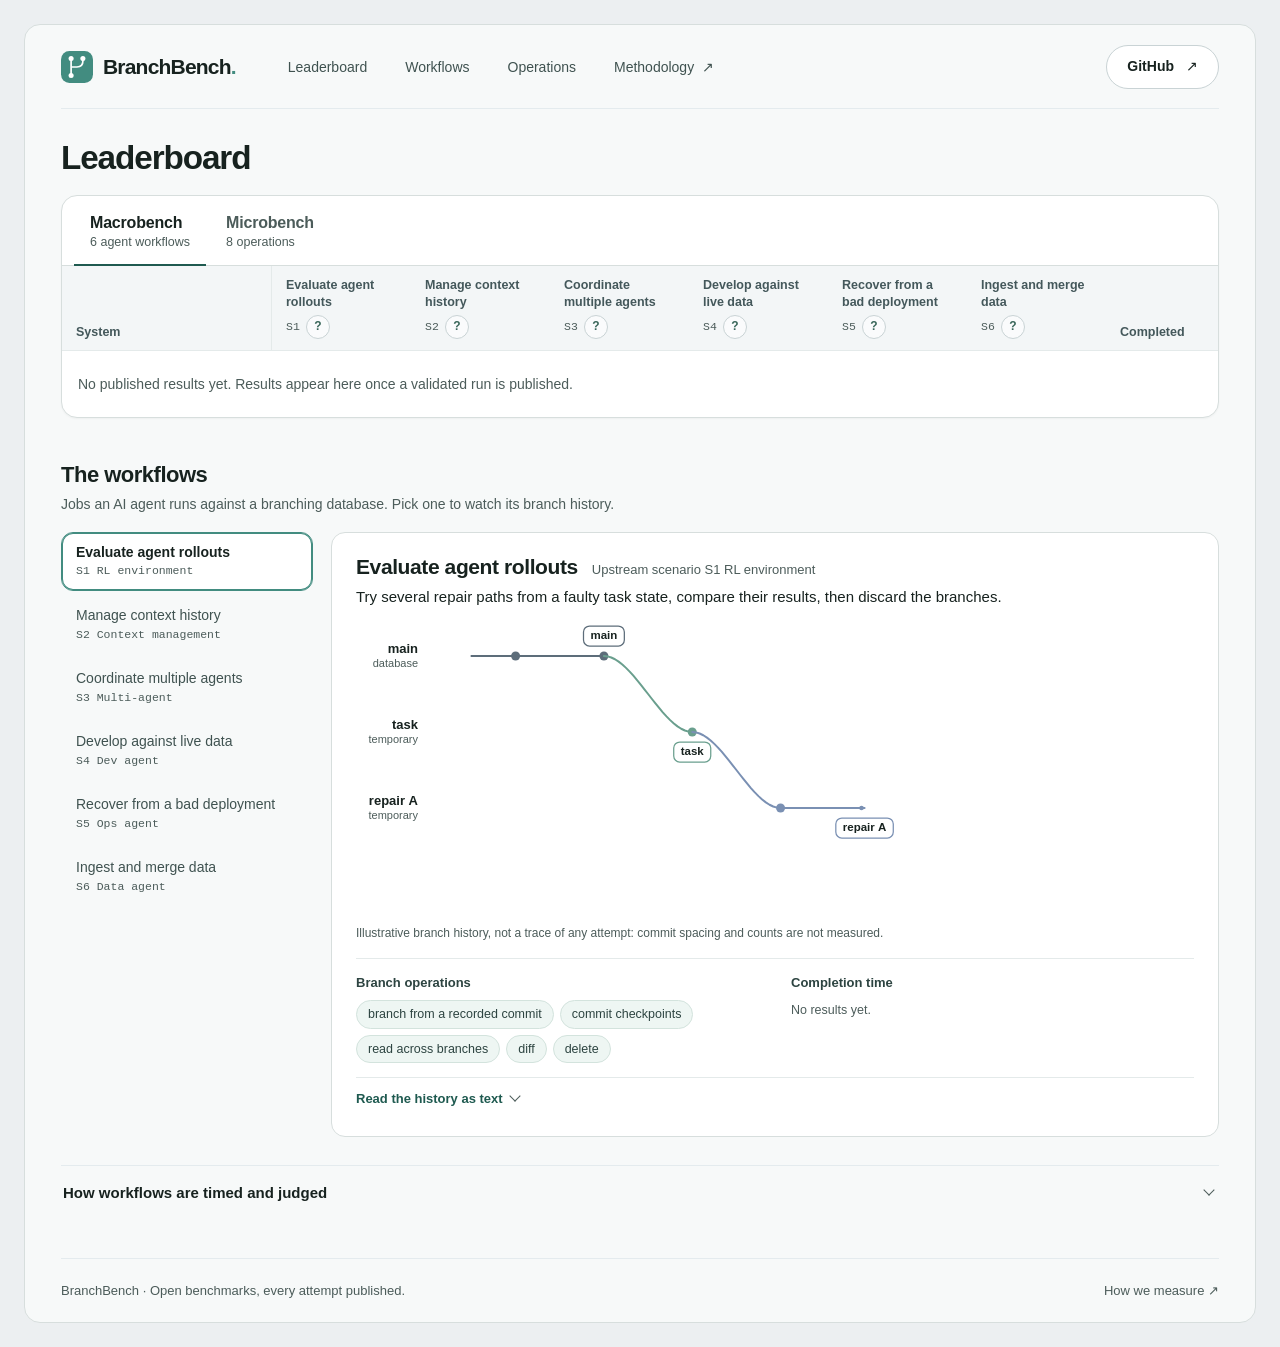
==== commit 77ffb8f2: "feat(leaderboard): agent-workflow lane, validated publishing and new page Runs start only from a com" ====
--- a/leaderboard/index.html
+++ b/leaderboard/index.html
@@ -3,570 +3,151 @@
 <head>
 <meta charset="UTF-8">
 <meta name="viewport" content="width=device-width, initial-scale=1">
-<meta name="theme-color" content="#e3ecf5">
-<meta name="description" content="An open, reproducible benchmark for database branching. Compare branches, reads, writes, and loading across local and hosted systems.">
-<title>BranchBench — Leaderboard</title>
+<meta name="theme-color" content="#eceff1">
+<meta name="description" content="An open, reproducible benchmark for database branching. Agent workflows end to end, and branch, read, write and load operations, across self-hosted and managed-service systems.">
+<title>BranchBench leaderboard</title>
 <link rel="icon" href="data:image/svg+xml,%3Csvg xmlns='http://www.w3.org/2000/svg' viewBox='0 0 40 40'%3E%3Crect width='40' height='40' rx='10' fill='%23428c80'/%3E%3Cpath d='M13 10v20m0-10h7q7 0 7-7v-3' fill='none' stroke='white' stroke-width='3'/%3E%3C/svg%3E">
 <link rel="stylesheet" href="styles.css">
 <script src="data.js"></script>
+<script src="macro-data.js"></script>
 </head>
 <body>
-<a class="skip-link" href="#leaderboard">Skip to benchmarks</a>
+<a class="skip-link" href="#main-content">Skip to content</a>
 <div class="dashboard">
 <header class="site-header shell">
-    <a class="brand" href="#" aria-label="BranchBench home">
-        <svg class="brand-mark" width="38" height="38" viewBox="0 0 38 38" aria-hidden="true"><rect width="38" height="38" rx="10" fill="currentColor"/><path d="M12 9v20m0-10h7q7 0 7-7V9" stroke="white" stroke-width="2" fill="none"/><g fill="white"><circle cx="12" cy="9" r="3"/><circle cx="12" cy="29" r="3"/><circle cx="26" cy="9" r="3"/></g></svg>
+    <a class="brand" href="#leaderboard" aria-label="BranchBench home">
+        <svg class="brand-mark" width="38" height="38" viewBox="0 0 38 38" aria-hidden="true"><rect width="38" height="38" rx="10" fill="currentColor"/><path d="M12 9v20m0-10h7q7 0 7-7V9"/><g><circle cx="12" cy="9" r="3"/><circle cx="12" cy="29" r="3"/><circle cx="26" cy="9" r="3"/></g></svg>
         <span class="brand-name">BranchBench<span class="brand-period">.</span></span>
     </a>
-    <nav class="header-nav" aria-label="Main navigation"><a class="nav-link nav-active" href="#leaderboard" aria-current="page">Leaderboard</a><a class="nav-link" href="#methodology">Scoring</a><a class="nav-link" href="README.md">Methodology <span aria-hidden="true">↗</span></a></nav>
+    <nav class="header-nav" aria-label="Main navigation"><a class="nav-link" id="nav-board" href="#agent-workflows">Leaderboard</a><a class="nav-link" id="nav-workflows" href="#workflows">Workflows</a><a class="nav-link" id="nav-operations" href="#dataset">Operations</a><a class="nav-link" id="doc-nav" href="README.md">Methodology <span aria-hidden="true">↗</span></a><a class="nav-link" id="nav-run" href="run.html">Run a benchmark</a></nav>
     <a class="button source-link" href="https://github.com/elaineang/db-fork">GitHub <span aria-hidden="true">↗</span></a>
 </header>
-<main class="shell">
-    <section class="workspace" id="leaderboard" aria-labelledby="leaderboard-title">
-        <div class="page-intro">
-            <div><div class="eyebrow">Database performance <span aria-hidden="true">/</span> Open benchmarks</div><h1 id="leaderboard-title">Leaderboard</h1><p class="section-description">Branch, query, compare. Reproducible performance, down to the workload.</p></div>
-            <a class="button button-primary" href="run.html">Run a benchmark <span aria-hidden="true">↗</span></a>
+<main class="shell" id="main-content">
+<section id="leaderboard" aria-labelledby="leaderboard-title">
+    <h1 class="page-title" id="leaderboard-title">Leaderboard</h1>
+    <div class="board-card">
+        <div class="suite-tabs" id="selectors-suite" role="tablist" aria-label="Benchmark suite"></div>
+        <div class="suite-view" id="macro-view" role="tabpanel" aria-labelledby="tab-macro">
+            <div class="filter-bar" id="macro-filters">
+                <label class="chip chip-select" for="macro-rank"><span class="chip-label">Rank by</span><select id="macro-rank"></select></label>
+            </div>
+            <div id="macro-groups"></div>
         </div>
-        <details class="method-section dataset-guide" id="dataset">
-            <summary><span class="dataset-summary"><span class="eyebrow">Dataset &amp; workloads</span><strong>CH-benCHmark seed</strong><span class="dataset-size" id="dataset-size"></span></span><span class="suite-facts" aria-label="Current benchmark suite"><span><strong id="stat-workloads">—</strong> workloads</span><span><strong id="stat-tries">—</strong> tries each</span><span><strong id="stat-rows">—</strong> <span id="stat-table-label">initial rows</span></span></span></summary>
-            <div class="method-content">
-                <p>A small, seeded retail dataset with a CH-benCHmark-style schema. These are branching and read/write microbenchmarks, <strong>not the full CH-benCHmark, TPC-C, or TPC-H workload suites.</strong></p>
-                <div class="dataset-grid">
-                    <section aria-labelledby="dataset-tables-title"><h3 id="dataset-tables-title">What gets loaded</h3><p id="dataset-scope"></p><table class="dataset-table" aria-labelledby="dataset-tables-title"><thead><tr><th scope="col">Table</th><th scope="col">Initial rows</th></tr></thead><tbody id="dataset-tables"></tbody></table></section>
-                    <section aria-labelledby="workload-guide-title"><h3 id="workload-guide-title">What gets timed</h3><p id="workload-protocol"></p><dl class="workload-guide" id="workload-guide"></dl><p>Load measures the SQL import once. Provisioning is recorded separately and is not ranked. Hosted timings include network round trips.</p></section>
-                </div>
-                <details class="dataset-provenance"><summary>Source &amp; reproducibility</summary><dl class="scoring-rules"><dt>SQL seed file</dt><dd><code id="dataset-path"></code></dd><dt>Dataset SHA-256</dt><dd><code id="dataset-hash"></code></dd><dt>Suite / workload seed</dt><dd id="dataset-version"></dd></dl><p>The file checksum identifies the exact loaded dataset. The workload seed fixes which keys each try targets, not generated values; it does not generate the SQL dump. Compare runs with the same suite, dataset, and controlled environment.</p></details>
+        <div class="suite-view" id="micro-view" role="tabpanel" aria-labelledby="tab-micro" hidden>
+            <div class="filter-bar">
+                <div class="segmented" role="group" aria-label="Try selection"><div id="selectors-mode"></div></div>
+                <label class="chip chip-select" for="sort-metric"><span class="chip-label">Rank by</span><select id="sort-metric"></select></label>
+                <details class="chip" id="chip-hosted"><summary><span class="chip-label">Hosting</span> <span class="chip-value" id="value-hosted"></span></summary><div class="chip-menu" id="selectors-hosted" role="group" aria-label="Hosting"></div></details>
+                <details class="chip" id="chip-system"><summary><span class="chip-label">Systems</span> <span class="chip-value" id="value-system"></span></summary><div class="chip-menu" id="selectors-system" role="group" aria-label="Systems"></div></details>
+                <details class="chip" id="chip-machine"><summary><span class="chip-label">Machine</span> <span class="chip-value" id="value-machine"></span></summary><div class="chip-menu" id="selectors-machine" role="group" aria-label="Machine"></div></details>
+                <details class="chip" id="chip-tag"><summary><span class="chip-label">Capabilities</span> <span class="chip-value" id="value-tag"></span></summary><div class="chip-menu" id="selectors-tag" role="group" aria-label="Capabilities"></div></details>
+                <button class="chip-reset" id="reset-filters" type="button" hidden>Reset filters</button>
+                <p class="filter-meta"><span id="shown" aria-live="polite"></span> · Last run <span id="updated"></span></p>
+            </div>
+            <div class="empty-state" id="empty-state" hidden><div><h2 class="empty-title" id="empty-title"></h2><p class="empty-description" id="empty-description"></p></div><button class="button" id="clear-empty-filters" type="button" hidden>Reset filters</button></div>
+            <div id="groups"></div>
+        </div>
+    </div>
+
+    <div class="suite-more" id="macro-more">
+        <section class="explorer-section" id="workflows" aria-labelledby="workflows-title">
+            <div class="section-head"><h2 id="workflows-title">The workflows</h2><p>Jobs an AI agent runs against a branching database. Pick one to watch its branch history.</p></div>
+            <div class="explorer">
+                <div class="explorer-list" id="selectors-workflow" role="group" aria-label="Workflow"></div>
+                <article class="explorer-stage" aria-labelledby="workflow-name">
+                    <div class="stage-head"><h3 id="workflow-name"></h3><span class="stage-id" id="workflow-id"></span></div>
+                    <p class="stage-caption" id="workflow-caption"></p>
+                    <figure class="stage-figure"><div class="scene" id="workflow-scene"></div><figcaption class="diagram-disclaimer">Illustrative branch history, not a trace of any attempt: commit spacing and counts are not measured.</figcaption></figure>
+                    <div class="stage-facts">
+                        <div id="workflow-ops-block"><h4>Branch operations</h4><ul class="op-chips" id="workflow-ops"></ul></div>
+                        <div><h4>Completion time</h4><div id="workflow-results"></div></div>
+                    </div>
+                    <details class="inline-more" id="workflow-text"><summary>Read the history as text</summary><p id="workflow-alt"></p></details>
+                </article>
+            </div>
+        </section>
+        <details class="disclosure" id="macro-guide">
+            <summary>How workflows are timed and judged</summary>
+            <div class="disclosure-body">
+                <dl class="rule-list">
+                    <div><dt>Completion time</dt><dd>Starts once the schema and seed data are in place. Stops when the last workflow step has finished and any background traffic has stopped. Setup and database cleanup are recorded separately.</dd></div>
+                    <div><dt>On the board</dt><dd>A run starts only after validation: committed sources, all six workflows, a runnable system and a free port. A finished run is shown only if it also validates: sources unchanged, server stopped, every database cleaned up and every attempt's evidence readable. Anything else is listed below the board with its reason.</dd></div>
+                    <div><dt>Rank</dt><dd>By one workflow's completion time at a time, among systems run with the same workload, benchmark revision, runtime and machine. Tied times share a rank. There is no overall score.</dd></div>
+                    <div><dt>Shading</dt><dd>A darker cell is closer to the fastest time in its column; the check marks the fastest.</dd></div>
+                </dl>
+                <dl class="status-rules" id="status-rules"></dl>
+                <p class="fine"><a class="text-link" id="doc-macro" href="README.md#agent-workflows">Full methodology ↗</a></p>
             </div>
         </details>
-        <div class="workspace-toolbar"><div class="segmented" id="try-row" role="group" aria-label="Try selection"><div id="selectors-mode"></div></div>
-        <div class="toolbar-meta"><p id="shown" aria-live="polite"></p><span class="updated-label">Last run <span id="updated"></span></span></div>
-        <details class="filters-panel">
-            <summary><svg width="16" height="16" viewBox="0 0 20 20" fill="none" stroke="currentColor" stroke-width="1.4" aria-hidden="true"><path d="M3 5h14M3 10h14M3 15h14"/><path d="M7 3v4m6 1v4m-6 1v4" stroke-width="3"/></svg>Filters <span class="filter-count" id="filter-count" hidden></span></summary>
-            <div class="filters-grid">
-                <div class="filter-group"><span class="filter-label" id="label-hosted">Hosting</span><div id="selectors-hosted" role="group" aria-labelledby="label-hosted"></div></div>
-                <div class="filter-group"><span class="filter-label" id="label-system">Systems</span><div id="selectors-system" role="group" aria-labelledby="label-system"></div></div>
-                <div class="filter-group"><span class="filter-label" id="label-machine">Machine</span><div id="selectors-machine" role="group" aria-labelledby="label-machine"></div></div>
-                <div class="filter-group"><span class="filter-label" id="label-tag">Capabilities</span><div id="selectors-tag" role="group" aria-labelledby="label-tag"></div></div>
-                <div class="filter-group" id="data-row"><span class="filter-label" id="label-kind">Data source</span><div id="selectors-kind" role="group" aria-labelledby="label-kind"></div></div>
-                <div class="filter-group filter-reset"><button class="button button-secondary" id="reset-filters" type="button">Reset filters <span aria-hidden="true">↺</span></button></div>
+        <div id="macro-excluded"></div>
+    </div>
+
+    <div class="suite-more" id="micro-more" hidden>
+        <div id="breakdowns"></div>
+        <div id="excluded"></div>
+        <section class="explorer-section" id="dataset" aria-labelledby="dataset-title">
+            <div class="section-head"><h2 id="dataset-title">The operations</h2><p>Branch, read and write operations on a small CH-benCHmark-style seed, not the full benchmark suites. Pick one to watch what is timed.</p></div>
+            <div class="explorer">
+                <div class="explorer-list" id="selectors-operation" role="group" aria-label="Operation"></div>
+                <article class="explorer-stage" aria-labelledby="operation-name">
+                    <div class="stage-head"><h3 id="operation-name"></h3><span class="stage-id" id="operation-id"></span></div>
+                    <p class="stage-caption" id="operation-caption"></p>
+                    <figure class="stage-figure"><div class="scene" id="operation-scene"></div><figcaption class="diagram-disclaimer">Illustrative: beads are commits, open circles are new branch heads, rings are reads and squares are writes. Animation speed is not a result.</figcaption></figure>
+                    <div class="stage-facts">
+                        <div><h4>What is timed</h4><ul class="op-chips" id="operation-facts"></ul></div>
+                        <div><h4>Batch time</h4><div id="operation-results"></div></div>
+                    </div>
+                </article>
             </div>
-        </details>
-        </div>
-        <div class="empty-state" id="empty-state" hidden><div class="empty-copy"><h2 class="empty-title" id="empty-title"></h2><p class="empty-description" id="empty-description"></p></div><a class="button button-secondary" id="empty-guide" href="run.html">Run a benchmark ↗</a><button class="button button-secondary" id="clear-empty-filters" type="button" hidden>Reset filters</button></div>
-        <div id="groups"></div><div id="excluded"></div>
-        <noscript><p>Enable JavaScript to view results. <a href="README.md">Methodology ↗</a></p></noscript>
-    </section>
-    <details class="method-section" id="methodology">
-        <summary id="method-title">Scoring</summary>
-        <div class="method-content"><p>Suite <span id="suite-badge"></span></p><p id="method"></p>
-        <dl class="scoring-rules"><dt>Branches</dt><dd>Time to first query.</dd><dt>Reads &amp; writes</dt><dd>Geometric mean of selected ratios. None selected = all.</dd><dt>Load</dt><dd>Load time only; provisioning excluded.</dd><dt>Best repeat</dt><dd>min(try 2, try 3); both must succeed.</dd><dt>Timing heatmap</dt><dd>Darker mint means closer to the fastest time in that row. Cells show batch totals, not per-query averages; a check marks the fastest.</dd></dl>
-        <code class="method-equation">ratio = (time + 10 ms) / (best + 10 ms)</code>
-        <p>Load uses no shift. Local and hosted rankings stay separate. Ranks use unrounded scores.</p>
-        <a class="text-link" href="README.md">Full methodology ↗</a></div>
-    </details>
-    <footer class="site-footer"><span>BranchBench <span aria-hidden="true">·</span> Open benchmarks, transparent results.</span><a href="README.md#what-is-measured">How we measure <span aria-hidden="true">↗</span></a></footer>
+            <dl class="fact-line">
+                <div><dt>Dataset</dt><dd id="dataset-size"></dd></div>
+                <div><dt>Timed table</dt><dd id="dataset-target"></dd></div>
+                <div><dt>Protocol</dt><dd id="workload-protocol"></dd></div>
+            </dl>
+            <details class="disclosure" id="dataset-details">
+                <summary>Tables, checksum and seed</summary>
+                <div class="disclosure-body dataset-grid">
+                    <table class="dataset-table" aria-label="Initial rows per table"><thead><tr><th scope="col">Table</th><th scope="col">Initial rows</th></tr></thead><tbody id="dataset-tables"></tbody></table>
+                    <div>
+                        <dl class="rule-list"><div><dt>SQL seed file</dt><dd><code id="dataset-path"></code></dd></div><div><dt>Dataset SHA-256</dt><dd><code id="dataset-hash"></code></dd></div><div><dt>Suite / workload seed</dt><dd id="dataset-version"></dd></div></dl>
+                        <p class="fine">The checksum identifies the exact loaded dataset. The workload seed fixes which keys each try targets; it does not generate the SQL dump. Load runs once; provisioning is recorded separately and never ranked. Hosted timings include network round trips.</p>
+                    </div>
+                </div>
+            </details>
+            <details class="disclosure" id="methodology">
+                <summary id="methodology-summary">How scores work</summary>
+                <div class="disclosure-body">
+                    <dl class="rule-list">
+                        <div><dt>First query</dt><dd>Time to first query on a new branch.</dd></div>
+                        <div><dt>Reads &amp; writes</dt><dd>Geometric mean of the selected workloads' ratios. None selected means all.</dd></div>
+                        <div><dt>Load</dt><dd>Load time only; provisioning is excluded.</dd></div>
+                        <div><dt>Best repeat</dt><dd>The faster of tries 2 and 3; both must succeed.</dd></div>
+                        <div><dt>Rank</dt><dd>By the chosen score only. Tied scores share a rank. There is no overall score.</dd></div>
+                    </dl>
+                    <code class="method-equation">ratio = (time + 10 ms) / (fastest + 10 ms)</code>
+                    <p class="fine">Load uses no shift. Self-hosted and managed-service rankings stay separate. Ranks use unrounded scores. Suite <span id="suite-badge"></span> · <span id="method"></span>. <a class="text-link" id="doc-scoring" href="README.md">Full methodology ↗</a></p>
+                </div>
+            </details>
+        </section>
+    </div>
+    <noscript><p>Enable JavaScript to view results. <a href="https://github.com/elaineang/db-fork/blob/main/leaderboard/README.md">Methodology ↗</a></p></noscript>
+</section>
 </main>
+<footer class="site-footer shell"><span>BranchBench <span aria-hidden="true">·</span> Open benchmarks, every attempt published.</span><a id="doc-footer" href="README.md#what-is-measured">How we measure <span aria-hidden="true">↗</span></a></footer>
 </div>
-<div id="benchmark-help" class="benchmark-help" popover="auto" role="tooltip"></div>
-<dialog id="run-dialog" class="run-dialog" aria-labelledby="run-title" aria-describedby="run-subtitle">
-    <header class="run-header">
-        <div><p class="eyebrow">Behind the benchmark</p><h2 id="run-title"></h2><p id="run-subtitle"></p></div>
-        <button class="close-run" id="close-run" type="button" aria-label="Close result details" autofocus>×</button>
+<dialog id="run-dialog" class="dialog" aria-labelledby="run-title" aria-describedby="run-subtitle">
+    <header class="dialog-head">
+        <div class="dialog-title"><h2 id="run-title"></h2><p id="run-subtitle"></p></div>
+        <button class="close-run" id="close-run" type="button" aria-label="Close details"><svg viewBox="0 0 16 16" aria-hidden="true"><path d="M4 4l8 8m0-8l-8 8"/></svg></button>
     </header>
-    <div class="run-body" id="run-body"></div>
-    <footer class="run-footer"><span>Every attempt. Nothing hidden.</span><a class="button" id="run-source" target="_blank" rel="noopener">View raw JSON <span aria-hidden="true">↗</span></a></footer>
+    <div class="dialog-body" id="run-body" tabindex="0" role="region" aria-label="Result details"></div>
+    <footer class="dialog-foot"><span>Every attempt, nothing hidden.</span><a class="text-link" id="run-source" target="_blank" rel="noopener">Raw summary JSON ↗</a></footer>
 </dialog>
-<script>
-const el = id => document.getElementById(id);
-function node(tag, className = '', text) {
-    const element = document.createElement(tag);
-    element.className = className;
-    if (text !== undefined) element.textContent = text;
-    return element;
-}
-if (typeof suite === 'undefined') {
-    el('groups').textContent = 'data.js is missing. From the repository root, run: python -m leaderboard.build';
-    throw new Error('data.js is missing');
-}
-const SHIFT = 0.01;
-const NAMES = {time_to_first_query: 'Time to first query', branch_create: 'Branch create', branch_connect: 'Branch connect', read: 'Point read', range_read: 'Range read', insert: 'Insert', update: 'Point update', range_update: 'Range update'};
-const DESCRIPTIONS = {
-    time_to_first_query: 'Create a child branch, connect to it, and read one row. The timer spans all three steps: how soon can a new branch answer a query?',
-    branch_create: 'Create one child branch from the tip of the existing chain. This measures creation only, without connecting or querying.', branch_connect: `Connect to each existing branch in a chain of ${suite.chain_length}, cycling through them for the batch. No new branches are created.`,
-    read: 'Look up one row by its primary key and return it.', range_read: `Read a consecutive range of ${suite.range_size} keys in one operation. The batch repeats that range read, not individual point reads.`,
-    insert: 'Generate and insert one new row with a unique primary key. Writes run on a dedicated child branch.', update: 'Find one row by its primary key and update its values on a dedicated child branch.', range_update: `Update a consecutive range of ${suite.range_size} keys in one operation, on a dedicated child branch.`,
-};
-function pick(tries, mode) {
-    if (mode === 'first') return tries[0];
-    return tries[1] !== null && tries[2] !== null ? Math.min(tries[1], tries[2]) : null;
-}
-const suiteRows = suite.rows.map((row, i) => ({...row, label: NAMES[row.op] || row.op, title: DESCRIPTIONS[row.op], shift: SHIFT, value: e => pick(e.result[i], state.mode)}));
-const loadRow = {op: 'load', label: 'Load', title: 'Load the SQL dump into the newly provisioned database. This is measured once, before the workload trials.', shift: 0, value: e => e.load_time};
-const provisionRow = {op: 'provision', label: 'Provisioning', title: 'Create the empty database or hosted service before loading data. Recorded separately and never included in the ranking.', shift: 0, value: e => e.provision_time};
-const allRows = [...suiteRows, loadRow, provisionRow];
-const VIEWS = {
-    branch: {label: 'First query', description: 'Create a branch, connect, read.', rows: suiteRows.slice(0, 3), ranked: rows => rows.slice(0, 1)},
-    data: {label: 'Reads & writes', description: 'One score for your selected workloads.', rows: suiteRows.slice(3), ranked: rows => {
-        const ticked = rows.filter(r => state.ticked.has(r)); return ticked.length ? ticked : rows;
-    }},
-    load: {label: 'Load', description: 'From an empty database to ready.', rows: [loadRow, provisionRow], ranked: rows => rows.slice(0, 1)},
-};
-const uniq = values => [...new Set(values)].sort((a, b) => a.localeCompare(b, undefined, {numeric: true}));
-const allOn = values => Object.fromEntries(values.map(v => [v, true]));
-const state = {
-    mode: 'first', chartRow: 0, ticked: new Set(suiteRows), hosted: allOn(['no', 'yes']),
-    system: allOn(uniq(data.map(e => e.system))), machine: allOn(uniq(data.map(e => e.machine))),
-    tag: allOn(uniq(data.flatMap(e => e.tags))), kind: allOn(['measured', 'mock']),
-};
-const FILTERS = {
-    hosting: e => state.hosted[e.hosted], system: e => state.system[e.system], machine: e => state.machine[e.machine],
-    tags: e => Object.values(state.tag).every(Boolean) || e.tags.some(t => state.tag[t]), data: e => state.kind[e.mock ? 'mock' : 'measured'],
-};
-const label = e => `${e.system} (${e.mock ? 'mock' : e.machine})`;
-const seconds = value => value === null ? 'Failed' : `${value.toLocaleString('en-US', {minimumFractionDigits: 3, maximumFractionDigits: 6, useGrouping: false})}s`;
-function selector(text, active, onclick, id) {
-    const button = node('button', 'selector' + (active ? ' selector-active' : ''), text);
-    button.type = 'button'; button.id = id; button.setAttribute('aria-pressed', String(active));
-    button.addEventListener('click', () => { onclick(); render(); el(id).focus(); });
-    return button;
-}
-function toggles(container, map, name = k => k) {
-    const every = Object.values(map).every(Boolean);
-    container.replaceChildren(selector('All', every, () => { for (const k in map) map[k] = !every; }, `${container.id}-all`),
-        ...Object.keys(map).map((k, i) => selector(name(k), map[k], () => { map[k] = !map[k]; }, `${container.id}-${i}`)));
-}
-function choice(container, options, key) {
-    container.replaceChildren(...Object.entries(options).map(([k, title]) => selector(title, state[key] === k, () => { state[key] = k; }, `choice-${key}-${k}`)));
-}
-function resetFilters() {
-    for (const key of ['hosted', 'system', 'machine', 'tag', 'kind']) for (const value in state[key]) state[key][value] = true;
-    render();
-}
-el('reset-filters').addEventListener('click', resetFilters);
-el('clear-empty-filters').addEventListener('click', () => { resetFilters(); el('choice-mode-' + state.mode).focus(); });
-const HELP_STEPS = {
-    time_to_first_query: ['Create branch', 'Connect', 'Read 1 row'],
-    branch_create: ['Chain tip', 'Create child', 'Branch ready'],
-    branch_connect: ['Pick branch', 'Connect', 'Next branch'],
-    read: ['Primary key', 'Find 1 row', 'Return row'],
-    range_read: ['Start key', `${suite.range_size} keys`, 'Return rows'],
-    insert: ['Generate row', 'Unique key', 'Insert row'],
-    update: ['Primary key', 'Find 1 row', 'Write values'],
-    range_update: ['Key range', `${suite.range_size} keys`, 'Write values'],
-    load: ['SQL dump', 'Load tables', 'Data ready'],
-    provision: ['Request', 'Create database', 'Empty & ready'],
-    data: ['Select workloads', 'Compare times', 'Combine ratios'],
-};
-const helpBubble = el('benchmark-help'), runDialog = el('run-dialog');
-let helpAnchor = null, helpTimer = null, runOpener = null;
-function closeHelp() {
-    clearTimeout(helpTimer);
-    if (helpAnchor) {
-        helpAnchor.removeAttribute('aria-describedby'); helpAnchor = null;
-        if (helpBubble.matches(':popover-open')) helpBubble.hidePopover();
-    }
-}
-function deferHelpClose() {
-    clearTimeout(helpTimer);
-    helpTimer = setTimeout(() => {
-        if (!helpBubble.matches(':hover') && document.activeElement !== helpAnchor) closeHelp();
-    }, 180);
-}
-helpBubble.addEventListener('pointerenter', () => clearTimeout(helpTimer));
-helpBubble.addEventListener('pointerleave', deferHelpClose);
-helpBubble.addEventListener('beforetoggle', event => {
-    if (event.newState === 'closed') {
-        clearTimeout(helpTimer);
-        if (helpAnchor) helpAnchor.removeAttribute('aria-describedby');
-        helpAnchor = null;
-    }
-});
-window.addEventListener('resize', closeHelp);
-document.addEventListener('scroll', event => { if (!helpBubble.contains(event.target)) positionHelp(); }, true);
-function positionHelp() {
-    if (!helpAnchor) return;
-    const anchor = helpAnchor.getBoundingClientRect(), box = helpBubble.getBoundingClientRect();
-    const clip = helpAnchor.closest('.run-body')?.getBoundingClientRect();
-    if (anchor.bottom < (clip?.top || 0) || anchor.top > (clip?.bottom || window.innerHeight)) { closeHelp(); return; }
-    const left = Math.max(12, Math.min(anchor.left, window.innerWidth - box.width - 12));
-    const top = anchor.bottom + box.height + 12 <= window.innerHeight ? anchor.bottom + 8 : Math.max(12, anchor.top - box.height - 8);
-    helpBubble.style.left = `${left}px`; helpBubble.style.top = `${top}px`;
-}
-function operationArt(row) {
-    const art = node('div', 'operation-art'); art.setAttribute('data-operation', row.op); art.setAttribute('aria-hidden', 'true');
-    if (['time_to_first_query', 'branch_create', 'branch_connect'].includes(row.op)) {
-        const chain = node('div', 'op-chain');
-        const labels = row.op === 'branch_connect' ? Array.from({length: suite.chain_length}, (_, i) => String(i + 1)) : ['Tip', 'Child'];
-        labels.forEach((text, i) => { const branch = node('span', 'op-branch', text); branch.style.setProperty('--step', i); chain.append(branch); });
-        art.append(chain);
-    } else {
-        const source = node('div', 'op-source', {insert: '+ row', load: '.sql', provision: '+ DB', data: '× score', update: 'key =', range_update: 'range =', range_read: 'keys'}[row.op] || 'key');
-        const flow = node('div', 'op-transfer'), records = node('div', 'op-records');
-        for (let i = 0; i < 6; i++) { const record = node('span', 'op-record'); record.style.setProperty('--step', i); records.append(record); }
-        art.append(source, flow, records);
-    }
-    return art;
-}
-function showHelp(row, button) {
-    clearTimeout(helpTimer);
-    if (helpAnchor === button && helpBubble.matches(':popover-open')) return;
-    closeHelp(); helpAnchor = button;
-    (button.closest('dialog') || document.body).append(helpBubble);
-    const steps = node('ol', 'help-steps');
-    (HELP_STEPS[row.op] || ['Prepare', 'Execute', 'Measure']).forEach((text, i) => {
-        const step = node('li', '', text); step.style.setProperty('--step', i); steps.append(step);
-    });
-    const scope = row.batch ? `${row.batch.toLocaleString()} operation${row.batch === 1 ? '' : 's'} per batch · ${suite.tries} tries` : row.op === 'data' ? 'Geometric mean · lower is better' : 'One-time setup measurement';
-    helpBubble.replaceChildren(node('p', 'help-kicker', 'The workload, explained'), node('h3', '', row.label), node('p', 'help-description', row.title), operationArt(row), steps, node('p', 'help-scope', scope), node('p', 'help-caption', 'Illustration only · animation speed is not a result'));
-    button.setAttribute('aria-describedby', 'benchmark-help');
-    helpBubble.showPopover();
-    positionHelp();
-}
-function helpButton(row, hoverTarget) {
-    const button = node('button', 'help-trigger', '?'); button.type = 'button'; button.setAttribute('aria-label', `About ${row.label}`);
-    button.addEventListener('focus', () => showHelp(row, button));
-    button.addEventListener('blur', deferHelpClose);
-    button.addEventListener('click', () => showHelp(row, button));
-    (hoverTarget || button).addEventListener('pointerenter', event => { if (event.pointerType !== 'touch') showHelp(row, button); });
-    (hoverTarget || button).addEventListener('pointerleave', deferHelpClose);
-    return button;
-}
-function resultButton(e, text = e.system) {
-    const button = node('button', 'system-name', text); button.type = 'button'; button.setAttribute('aria-haspopup', 'dialog');
-    button.setAttribute('aria-label', `View ${text} ${e.mock ? 'preview' : 'run'} details`);
-    button.addEventListener('click', () => showRun(e, button)); return button;
-}
-function showRun(e, opener) {
-    closeHelp(); runOpener = opener;
-    el('run-title').textContent = e.system;
-    el('run-subtitle').textContent = e.mock ? 'Mock preview · illustrative, never ranked' : `${e.hosted === 'yes' ? 'Hosted' : 'Self-hosted'} · ${e.date} · ${e.version ? `v${e.version}` : 'Version not recorded'}`;
-    el('run-source').href = e.source;
-    const body = el('run-body'); body.replaceChildren();
-    if (e.mock) body.append(node('p', 'run-mock-note', e.basis || 'Illustrative data, not a measured run.'));
-    const highlights = node('div', 'run-highlights');
-    for (const row of [suiteRows[0], loadRow, provisionRow]) {
-        const card = node('div', 'run-highlight');
-        card.append(node('span', 'run-metric-label', row.label), node('strong', '', seconds(row.value(e))), node('span', 'run-metric-note', row.batch ? (state.mode === 'first' ? 'First try' : 'Best repeat') : 'One-time setup'));
-        highlights.append(card);
-    }
-    body.append(highlights);
-    const heading = node('div', 'run-section-heading'); heading.append(node('h3', '', 'Every attempt'), node('span', '', 'Batch totals · seconds'));
-    body.append(heading, node('p', 'table-note', 'Best repeat is the faster of tries 2 and 3; both must succeed. The shaded column is your current leaderboard selection.'));
-    const table = node('table', 'run-timings'); table.setAttribute('aria-label', `${e.system} timings for all attempts`);
-    const head = table.createTHead().insertRow();
-    for (const text of ['Workload', ...Array.from({length: suite.tries}, (_, i) => `Try ${i + 1}`), 'Best repeat']) {
-        const th = node('th', text === (state.mode === 'first' ? 'Try 1' : 'Best repeat') ? 'selected-attempt' : '', text); th.scope = 'col'; head.append(th);
-    }
-    const rows = table.createTBody();
-    suiteRows.forEach((row, i) => {
-        const tr = rows.insertRow(), th = node('th'); th.scope = 'row';
-        const name = node('div', 'workload-name'); name.append(node('span', '', row.label), helpButton(row, name));
-        th.append(name, node('span', 'system-meta', `${row.batch.toLocaleString()} operation${row.batch === 1 ? '' : 's'}`)); tr.append(th);
-        [...e.result[i], pick(e.result[i], 'best')].forEach((value, index) => {
-            const td = tr.insertCell(); td.className = index === (state.mode === 'first' ? 0 : suite.tries) ? 'selected-attempt' : '';
-            td.append(node('span', value === null ? 'cell-missing' : 'metric-value', seconds(value)));
-        });
-    });
-    body.append(scrolling(table));
-    const environment = node('section', 'run-environment'); environment.append(node('h3', '', 'Run environment'));
-    const metadata = node('dl', 'run-metadata');
-    const fields = [['Machine', e.machine], ['Database version', e.version], ['Suite', e.suite], ['Run ID', e.run_id], ['Configuration', e.tuned === 'yes' ? 'Tuned' : e.tuned === 'no' ? 'Default' : null], ['Region', e.region], ['Client location', e.client_location], ['Round-trip baseline', e.rtt_ms === undefined ? null : `${e.rtt_ms} ms`]];
-    for (const [key, value] of fields) if (value !== undefined && value !== null) { const pair = node('div'); pair.append(node('dt', '', key), node('dd', '', value)); metadata.append(pair); }
-    environment.append(metadata);
-    if (e.tags.length) { const tags = node('div', 'run-tags'); tags.append(...e.tags.map(tag => node('span', '', tag))); environment.append(tags); }
-    body.append(environment);
-    if (!e.mock) {
-        const provenance = node('details', 'run-provenance'); provenance.append(node('summary', '', 'Reproducibility details'));
-        const list = node('dl', 'run-metadata');
-        for (const [key, value] of [['Git commit', e.commit], ['Seed', e.seed], ['Python', e.python], ['Suite SHA-256', e.suite_sha256], ['Dataset SHA-256', e.dataset_sha256], ['Dependency lock SHA-256', e.lock_sha256], ...Object.entries(e.service || {})]) {
-            if (value !== undefined) { const pair = node('div'); pair.append(node('dt', '', key), node('dd', '', value)); list.append(pair); }
-        }
-        provenance.append(list); body.append(provenance);
-    }
-    runDialog.showModal();
-}
-el('close-run').addEventListener('click', () => runDialog.close());
-runDialog.addEventListener('close', () => { closeHelp(); if (runOpener) runOpener.focus(); });
-runDialog.addEventListener('click', event => {
-    if (event.target !== runDialog) return;
-    const box = runDialog.getBoundingClientRect();
-    if (event.clientX < box.left || event.clientX > box.right || event.clientY < box.top || event.clientY > box.bottom) runDialog.close();
-});
-function systemIcon(e) {
-    const icon = node('span', 'system-icon', e.system.slice(0, 1));
-    icon.setAttribute('data-system', e.system.toLowerCase().replace(/\s+/g, '-')); icon.setAttribute('aria-hidden', 'true');
-    return icon;
-}
-function bestOf(entries, row) {
-    const values = entries.map(row.value).filter(v => v !== null); return values.length ? Math.min(...values) : null;
-}
-function ratioOf(row, value, best) {
-    return value === null || best === null ? null : (value + row.shift) / (best + row.shift);
-}
-function scrolling(table) {
-    const box = node('div', 'scroll'); box.tabIndex = 0; box.setAttribute('role', 'region');
-    box.setAttribute('aria-label', table.getAttribute('aria-label')); box.append(table); return box;
-}
-function summaryRow(e, score, raw, rank) {
-    const tr = node('tr', 'result-row' + (rank === 1 ? ' rank-leader' : ''));
-    const position = tr.insertCell(); position.className = 'summary-rank'; position.append(node('span', 'rank-number', String(rank).padStart(2, '0')));
-    const name = tr.insertCell(); name.className = 'system-cell';
-    const identity = node('div', 'system-identity'), text = node('div');
-    const open = resultButton(e, data.filter(x => !x.mock && x.system === e.system && x.hosted === e.hosted).length > 1 ? label(e) : e.system);
-    text.append(open);
-    tr.addEventListener('click', event => { if (!event.target.closest('button, a')) showRun(e, open); });
-    identity.append(systemIcon(e), text); name.append(identity);
-    const number = tr.insertCell(); number.className = 'summary-number';
-    number.title = `Unrounded score: ${score}${raw === null ? '' : `; time: ${raw}s`}`;
-    number.append(node('span', 'score-value', `×${score.toFixed(2)}`));
-    const time = tr.insertCell(); time.className = 'summary-time';
-    if (raw !== null) { time.append(node('span', 'score-time', seconds(raw))); time.title = `${raw}s`; }
-    else { time.textContent = '—'; time.title = 'Composite score across multiple workloads; no single elapsed time.'; }
-    return tr;
-}
-function detailTable(ranked, best, entries) {
-    const table = node('table', 'details'); table.setAttribute('aria-label', `${entries[0].hosted === 'yes' ? 'Hosted' : 'Local'} measured workload timings`);
-    table.style.setProperty('--systems', entries.length);
-    const head = table.createTHead().insertRow();
-    const workload = node('th', '', 'Workload'); workload.scope = 'col'; head.append(workload);
-    const batch = node('th', 'batch-column', 'Operations'); batch.scope = 'col'; head.append(batch);
-    for (const e of entries) {
-        const th = node('th');
-        const identity = node('span', 'system-identity'); identity.append(systemIcon(e), resultButton(e, entries.filter(x => x.system === e.system).length > 1 ? label(e) : e.system)); th.append(identity);
-        th.scope = 'col'; th.title = `${e.machine} · ${e.date}`; head.append(th);
-    }
-    const body = table.createTBody();
-    for (const row of allRows) {
-        const tr = body.insertRow(), heading = node('th', 'row-label'); heading.scope = 'row';
-        const name = node('div', 'workload-name'); heading.append(name);
-        if (row === suiteRows[3] || row === loadRow) tr.className = 'workload-divider';
-        if (VIEWS.data.rows.includes(row)) {
-            const box = node('input'); box.type = 'checkbox'; box.checked = state.ticked.has(row); box.id = `row-${suiteRows.indexOf(row)}-${entries[0].hosted}`;
-            box.addEventListener('change', () => { box.checked ? state.ticked.add(row) : state.ticked.delete(row); render(); el(box.id).focus(); });
-            const wrap = node('label'); wrap.append(box, ` ${row.label}`); name.append(wrap);
-        } else name.append(node('span', '', row.label));
-        name.append(helpButton(row, name));
-        heading.append(node('span', 'mobile-batch', row.batch ? `${row.batch.toLocaleString()} operation${row.batch === 1 ? '' : 's'}` : 'Setup'));
-        if (!ranked.includes(row)) heading.append(node('span', 'system-meta', 'Not included in score'));
-        tr.append(heading);
-        const operations = tr.insertCell(); operations.className = 'batch-column'; operations.textContent = row.batch ? row.batch.toLocaleString() : 'Setup';
-        for (const e of entries) {
-            const value = row.value(e), td = tr.insertCell(), fastest = value !== null && value === best.get(row);
-            td.className = value === null ? 'cell-missing' : fastest ? 'cell-best' : '';
-            if (value !== null) {
-                const strength = value === 0 ? 1 : best.get(row) / value;
-                td.style.backgroundColor = `rgba(66, 156, 141, ${0.035 + strength * 0.19})`;
-                td.title = `${value}s${fastest ? ' · Fastest in this row' : ''}`;
-            }
-            if (fastest) { const mark = node('span', 'best-mark', '✓'); mark.setAttribute('role', 'img'); mark.setAttribute('aria-label', 'Fastest in this row'); td.append(mark); }
-            td.append(node('span', 'metric-value', seconds(value)));
-        }
-    }
-    return scrolling(table);
-}
-function previewCard(e) {
-    const card = node('article', 'preview-card'), top = node('div', 'preview-card-top'), identity = node('div', 'system-identity');
-    const title = node('h4'); title.append(resultButton(e)); identity.append(systemIcon(e), title); top.append(identity, node('span', 'preview-badge', 'MOCK'));
-    const first = allRows[0];
-    card.append(top, node('p', 'preview-label', first.label + (first.batch > 1 ? ` ×${first.batch}` : '')), node('p', 'preview-value', seconds(first.value(e))));
-    const metrics = node('dl', 'preview-metadata');
-    for (const row of allRows.slice(1)) metrics.append(node('dt', '', row.label + (row.batch > 1 ? ` ×${row.batch}` : '')), node('dd', '', seconds(row.value(e))));
-    card.append(metrics, node('p', 'preview-context', `${e.hosted === 'yes' ? e.region : e.machine} · illustrative, not measured`));
-    const basis = node('details', 'preview-basis'); basis.append(node('summary', '', 'Source'), node('p', '', e.basis));
-    const link = node('a', 'preview-link', 'JSON ↗'); link.href = e.source; card.append(basis, link);
-    return card;
-}
-function scoresFor(view, measured, best) {
-    const ranked = view.ranked(view.rows);
-    const usable = ranked.filter(r => best.get(r) !== null), dropped = ranked.filter(r => best.get(r) === null), scored = [], incomplete = [];
-    for (const e of usable.length ? measured : []) {
-        const missing = usable.filter(r => r.value(e) === null);
-        if (missing.length) { incomplete.push({e, missing}); continue; }
-        const logs = usable.map(r => Math.log(ratioOf(r, r.value(e), best.get(r))));
-        scored.push({e, score: Math.exp(logs.reduce((a, b) => a + b, 0) / logs.length)});
-    }
-    scored.sort((a, b) => a.score - b.score);
-    return {usable, dropped, scored, incomplete};
-}
-function scorePanel(title, view, measured, best) {
-    const {usable, dropped, scored, incomplete} = scoresFor(view, measured, best);
-    const panel = node('section', 'score-panel');
-    const heading = node('div', 'score-heading'); heading.append(node('h3', '', view.label));
-    heading.append(helpButton(view === VIEWS.data ? {op: 'data', label: view.label, title: 'Compare each selected workload with its fastest measured result, then take the geometric mean of those ratios. A lower score is better; this is not a single elapsed time.'} : view.rows[0], heading));
-    panel.append(heading, node('p', 'score-description', view.description));
-    if (scored.length) {
-        const summary = node('table', 'summary'); summary.setAttribute('aria-label', `${title}: ${view.label} ranking, lower is better`);
-        const head = summary.createTHead().insertRow();
-        for (const title of ['Rank', 'System', 'Score ↓', 'Time']) { const th = node('th', '', title); th.scope = 'col'; if (title === 'Score ↓') th.setAttribute('aria-sort', 'ascending'); head.append(th); }
-        const body = summary.createTBody();
-        body.append(...scored.map(({e, score}, i) => summaryRow(e, score, usable.length === 1 ? usable[0].value(e) : null, i + 1))); panel.append(scrolling(summary));
-        panel.append(node('p', 'score-footnote', view === VIEWS.data ? `${usable.length} workload${usable.length === 1 ? '' : 's'} · geometric mean` : view === VIEWS.load ? 'One-time measurement · provisioning excluded' : 'End-to-end latency · one operation'));
-    }
-    if (dropped.length) panel.append(node('p', 'table-note', `No measurements: ${dropped.map(r => r.label).join(', ')}.`));
-    for (const {e, missing} of incomplete) panel.append(node('p', 'table-note', `${label(e)} not ranked — missing ${missing.map(r => r.label).join(', ')}.`));
-    return panel;
-}
-function svgNode(tag, attributes = {}, text) {
-    const element = document.createElementNS('http://www.w3.org/2000/svg', tag);
-    for (const [key, value] of Object.entries(attributes)) element.setAttribute(key, String(value));
-    if (text !== undefined) element.textContent = text;
-    return element;
-}
-function chartColor(e) {
-    return {'Dolt': '#347e6b', 'Doltgres': '#5475b4', 'Neon': '#277958', 'Tiger Cloud': '#98712d', 'Xata': '#8660a1'}[e.system]
-        || ['#347e6b', '#5475b4', '#98712d', '#8660a1'][data.indexOf(e) % 4];
-}
-function chartPoint(e, x, y, description, attributes = {}) {
-    const point = svgNode('g', {class: 'chart-point', tabindex: 0, role: 'button', 'aria-haspopup': 'dialog', 'aria-label': `${label(e)}: ${description}. View run details.`, ...attributes});
-    point.append(svgNode('title', {}, `${label(e)} · ${description}`), svgNode('circle', {cx: x, cy: y, r: 13, fill: 'transparent'}), svgNode('circle', {cx: x, cy: y, r: 5, fill: chartColor(e), stroke: '#fff', 'stroke-width': 2}));
-    point.addEventListener('click', () => showRun(e, point));
-    point.addEventListener('keydown', event => { if (event.key === 'Enter' || event.key === ' ') { event.preventDefault(); showRun(e, point); } });
-    return point;
-}
-function chartLegend(entries) {
-    const legend = node('div', 'chart-legend');
-    for (const e of entries) {
-        const item = node('span', 'chart-key'), dot = node('span', 'chart-swatch'); dot.style.backgroundColor = chartColor(e); dot.setAttribute('aria-hidden', 'true');
-        item.append(dot, resultButton(e, entries.filter(x => x.system === e.system).length > 1 ? label(e) : e.system)); legend.append(item);
-    }
-    return legend;
-}
-function chartLimit(value) {
-    const power = 10 ** Math.floor(Math.log10(value || 1));
-    return [1, 2, 5, 10].find(factor => factor * power >= value) * power;
-}
-function chartFrame(label, yLabel) {
-    const svg = svgNode('svg', {class: 'benchmark-chart', viewBox: '0 0 440 270', role: 'group', 'aria-label': label});
-    svg.append(svgNode('rect', {x: 58, y: 28, width: 352, height: 184, rx: 10, fill: '#f0f6f4'}), svgNode('text', {x: 58, y: 15, class: 'chart-axis-label'}, yLabel));
-    return svg;
-}
-function tradeoffChart(measured, best) {
-    const card = node('section', 'chart-card'), heading = node('div', 'chart-heading');
-    heading.append(node('h3', '', 'Performance trade-offs'), node('span', 'chart-badge', 'Better ↙'));
-    card.append(heading, node('p', 'chart-description', 'Branch readiness vs reads & writes. Lower-left is faster.'));
-    const branch = new Map(scoresFor(VIEWS.branch, measured, best).scored.map(({e, score}) => [e, score]));
-    const points = scoresFor(VIEWS.data, measured, best).scored.filter(({e, score}) => branch.has(e) && Number.isFinite(score))
-        .map(({e, score}) => ({e, x: branch.get(e), y: score}));
-    if (!points.length) { card.append(node('p', 'chart-empty', 'Complete first-query and read/write scores are needed for this comparison.')); return card; }
-    const maximum = chartLimit(Math.max(...points.flatMap(p => [p.x, p.y])) * 1.05);
-    const x = value => 72 + (value - 1) / (maximum - 1) * 320, y = value => 198 - (value - 1) / (maximum - 1) * 156;
-    const svg = chartFrame('Performance trade-offs. Category scores; lower is better on both axes.', 'Reads & writes score ↑');
-    for (const tick of [1, (maximum + 1) / 2, maximum]) {
-        svg.append(svgNode('line', {x1: x(tick), x2: x(tick), y1: 28, y2: 212, class: 'chart-grid'}), svgNode('line', {x1: 58, x2: 410, y1: y(tick), y2: y(tick), class: 'chart-grid'}),
-            svgNode('text', {x: x(tick), y: 235, 'text-anchor': 'middle', class: 'chart-tick'}, `×${Number(tick.toFixed(2))}`), svgNode('text', {x: 49, y: y(tick) + 4, 'text-anchor': 'end', class: 'chart-tick'}, `×${Number(tick.toFixed(2))}`));
-    }
-    svg.append(svgNode('text', {x: 234, y: 260, 'text-anchor': 'middle', class: 'chart-axis-label'}, 'First-query score →'));
-    for (const p of points) {
-        svg.append(chartPoint(p.e, x(p.x), y(p.y), `first-query score ×${p.x.toFixed(3)}, reads & writes score ×${p.y.toFixed(3)}`,
-            {'data-x-score': p.x, 'data-y-score': p.y}));
-    }
-    card.append(svg, chartLegend(points.map(p => p.e)), node('p', 'chart-note', `Same scores as the tables · ${state.mode === 'first' ? 'first try' : 'best repeat'} · ×1 is the fastest baseline.${points.length < measured.length ? ' Incomplete results are omitted.' : ''}`));
-    return card;
-}
-function repeatChart(measured) {
-    const card = node('section', 'chart-card'), heading = node('div', 'chart-heading');
-    heading.append(node('h3', '', 'Consistency across tries'));
-    const select = node('select', 'chart-workload'); select.id = `chart-workload-${measured[0].hosted}`; select.setAttribute('aria-label', 'Workload for attempt chart');
-    suiteRows.forEach((row, i) => { const option = node('option', '', row.label); option.value = String(i); select.append(option); }); select.value = String(state.chartRow);
-    select.addEventListener('change', () => { state.chartRow = Number(select.value); render(); el(select.id).focus(); });
-    heading.append(select); card.append(heading, node('p', 'chart-description', 'Every attempt, in order. Lower is faster; flatter is more consistent.'));
-    const row = suiteRows[state.chartRow], values = measured.flatMap(e => e.result[state.chartRow]).filter(v => v !== null);
-    if (!values.length) { card.append(node('p', 'chart-empty', 'No successful attempts for this workload.')); return card; }
-    const unit = Math.max(...values) < 1 ? 1000 : 1, maximum = chartLimit(Math.max(...values) * unit * 1.1);
-    const x = i => 72 + i / (suite.tries - 1) * 320, y = value => 198 - value * unit / maximum * 156;
-    const svg = chartFrame(`${row.label}, all ${suite.tries} attempts. Missing attempts leave gaps.`, `Batch time (${unit === 1000 ? 'ms' : 's'}) ↑`);
-    for (const tick of [0, maximum / 2, maximum]) svg.append(svgNode('line', {x1: 58, x2: 410, y1: y(tick / unit), y2: y(tick / unit), class: 'chart-grid'}), svgNode('text', {x: 49, y: y(tick / unit) + 4, 'text-anchor': 'end', class: 'chart-tick'}, Number(tick.toPrecision(3)).toString()));
-    for (let i = 0; i < suite.tries; i++) svg.append(svgNode('text', {x: x(i), y: 235, 'text-anchor': 'middle', class: 'chart-tick'}, `Try ${i + 1}`));
-    measured.forEach((e, index) => {
-        const tries = e.result[state.chartRow];
-        for (let i = 1; i < tries.length; i++) if (tries[i - 1] !== null && tries[i] !== null) svg.append(svgNode('line', {x1: x(i - 1), x2: x(i), y1: y(tries[i - 1]), y2: y(tries[i]), stroke: chartColor(e), 'stroke-width': 2, 'stroke-dasharray': index % 2 ? '5 4' : 'none', class: 'chart-series'}));
-        tries.forEach((value, i) => { if (value !== null) svg.append(chartPoint(e, x(i), y(value), `${row.label}, try ${i + 1}: ${seconds(value)}`, {'data-try': i + 1, 'data-seconds': value})); });
-    });
-    const missing = measured.length * suite.tries - values.length;
-    card.append(svg, chartLegend(measured), node('p', 'chart-note', `${row.batch.toLocaleString()} operation${row.batch === 1 ? '' : 's'} per attempt · all ${suite.tries} tries, independent of the score toggle.${missing ? ` ${missing} failed attempt${missing === 1 ? '' : 's'} omitted; lines break at failures.` : ''}`));
-    return card;
-}
-function renderGroup(title, entries) {
-    const measured = entries.filter(e => !e.mock), mocks = entries.filter(e => e.mock);
-    const section = node('section', 'benchmark-group');
-    if (measured.length) {
-        const best = new Map(allRows.map(r => [r, bestOf(measured, r)]));
-        const ranked = Object.values(VIEWS).flatMap(view => view.ranked(view.rows));
-        const heading = node('div', 'group-heading'); heading.append(node('h2', '', title === 'Local' ? 'Rankings' : 'Managed-service rankings'), node('span', 'group-count', 'Lower scores are better')); section.append(heading);
-        section.append(node('p', 'group-context', 'Select a result to explore its full run.'));
-        const panels = node('div', 'score-panels'); panels.append(...Object.values(VIEWS).map(view => scorePanel(title, view, measured, best))); section.append(panels);
-        const charts = node('div', 'insight-grid'); charts.append(tradeoffChart(measured, best), repeatChart(measured)); section.append(charts);
-        const card = node('section', 'detail-card'), details = node('div', 'detail-heading'), caption = node('div');
-        caption.append(node('h3', '', 'Workload breakdown'), node('p', 'table-note', 'Select read/write workloads to include in the score.'));
-        const legend = node('div', 'heatmap-legend'); legend.append(node('span', '', 'Slower'), node('span', 'heatmap-key'), node('span', '', 'Faster'));
-        legend.setAttribute('role', 'img'); legend.setAttribute('aria-label', 'Heatmap: darker mint is closer to the fastest time within each row');
-        details.append(caption, legend);
-        const foot = node('div', 'detail-footer'); foot.append(node('span', '', 'Batch totals in seconds · shading compares within each row'), node('span', '', '✓ Fastest in row'));
-        card.append(details, node('p', 'table-scroll-hint', 'Scroll across to compare systems →'), detailTable(ranked, best, measured), foot); section.append(card);
-    }
-    if (mocks.length) {
-        const preview = node('details', 'preview-section'), heading = node('summary', 'preview-heading');
-        heading.append(node('span', '', `${title} previews`), node('span', 'preview-badge', `${mocks.length} MOCK`));
-        const grid = node('div', 'preview-grid'); grid.append(...mocks.map(previewCard));
-        preview.append(heading, node('p', 'mock-note', 'Illustrative only. Never ranked.'), grid); section.append(preview);
-    }
-    return section;
-}
-function renderExcluded() {
-    const box = el('excluded'); box.replaceChildren(); if (!excluded.length) return;
-    const panel = node('details', 'excluded-panel'), title = node('summary', '', 'Excluded results'); title.append(node('span', 'excluded-count', String(excluded.length)));
-    const list = node('ul', 'excluded-list');
-    for (const x of excluded) {
-        const item = node('li', 'excluded-item'), a = node('a', '', `${x.system} / ${x.machine}`); a.href = x.source;
-        item.append(a, node('span', 'excluded-reason', x.reason)); list.append(item);
-    }
-    panel.append(title, list); box.append(panel);
-}
-function render() {
-    closeHelp();
-    toggles(el('selectors-hosted'), state.hosted, k => k === 'yes' ? 'Managed service' : 'Self-hosted');
-    toggles(el('selectors-system'), state.system); toggles(el('selectors-machine'), state.machine); toggles(el('selectors-tag'), state.tag);
-    toggles(el('selectors-kind'), state.kind, k => k === 'mock' ? 'Mock' : 'Measured'); el('data-row').hidden = !data.some(e => e.mock);
-    choice(el('selectors-mode'), {first: 'First try', best: 'Best repeat'}, 'mode');
-    const shown = data.filter(e => Object.values(FILTERS).every(f => f(e))), measured = shown.filter(e => !e.mock), mocked = shown.filter(e => e.mock);
-    const filtered = ['hosted', 'system', 'machine', 'tag', 'kind'].filter(k => Object.values(state[k]).some(v => !v));
-    el('filter-count').textContent = `${filtered.length} active`; el('filter-count').hidden = !filtered.length;
-    el('shown').textContent = `${measured.length} measured${filtered.length ? ' · filtered' : ''}`;
-    const noMeasurements = !data.some(e => !e.mock); el('empty-state').hidden = measured.length > 0;
-    el('empty-title').textContent = noMeasurements ? 'No measured results' : 'No matches';
-    el('empty-description').textContent = noMeasurements ? `Run suite ${suite.suite} to add scores.` : 'Adjust or reset filters.';
-    el('empty-guide').hidden = !noMeasurements; el('clear-empty-filters').hidden = !filtered.length;
-    el('groups').replaceChildren(...[measured, mocked].flatMap(entries => [['no', 'Local'], ['yes', 'Hosted']].filter(([hosted]) => entries.some(e => e.hosted === hosted)).map(([hosted, title]) => renderGroup(title, entries.filter(e => e.hosted === hosted)))));
-    renderExcluded();
-}
-el('stat-workloads').textContent = String(suite.rows.length); el('stat-tries').textContent = String(suite.tries);
-el('stat-rows').textContent = suite.dataset.row_counts[suite.table].toLocaleString(); el('stat-table-label').textContent = `initial ${suite.table} rows`;
-const tableCounts = Object.entries(suite.dataset.row_counts);
-el('dataset-size').textContent = `${tableCounts.reduce((total, [, count]) => total + count, 0).toLocaleString()} initial rows · ${tableCounts.length} tables`;
-el('dataset-scope').textContent = `The full seed is loaded and branched. Timed reads and writes target only ${suite.table}, initially ${suite.dataset.row_counts[suite.table].toLocaleString()} rows. Each data workload gets its own child branch.`;
-for (const [name, count] of tableCounts) {
-    const tr = node('tr', name === suite.table ? 'dataset-target' : ''), th = node('th', '', name);
-    th.scope = 'row';
-    if (name === suite.table) th.append(node('span', 'dataset-target-label', 'Timed table'));
-    tr.append(th, node('td', '', count.toLocaleString())); el('dataset-tables').append(tr);
-}
-el('workload-protocol').textContent = `${suite.tries} tries per workload · ${suite.chain_length}-branch chain. Each timing is a batch total in seconds, not a per-operation average.`;
-for (const row of suiteRows) {
-    const pair = node('div'), term = node('dt', '', row.label);
-    term.append(node('span', '', `${row.batch.toLocaleString()} op${row.batch === 1 ? '' : 's'} / try`));
-    pair.append(term, node('dd', '', row.title)); el('workload-guide').append(pair);
-}
-el('dataset-path').textContent = suite.dataset.path;
-el('dataset-hash').textContent = suite.dataset.sha256;
-el('dataset-version').textContent = `${suite.suite} / ${suite.seed}`;
-function openDatasetGuide() { if (window.location.hash === '#dataset') el('dataset').open = true; }
-window.addEventListener('hashchange', openDatasetGuide);
-openDatasetGuide();
-el('suite-badge').textContent = suite.suite;
-const latest = data.filter(e => !e.mock).map(e => e.date).sort().at(-1); el('updated').textContent = latest || 'Awaiting measurements';
-el('updated').title = 'Latest measured run';
-el('method').textContent = `Seed ${suite.seed} · ${suite.chain_length}-branch chain · isolated writes.`;
-render();
-</script>
+<script src="js/dom.js"></script>
+<script src="js/details.js"></script>
+<script src="js/scenes.js"></script>
+<script src="js/micro.js"></script>
+<script src="js/macro.js"></script>
+<script src="js/app.js"></script>
 </body>
 </html>
--- a/leaderboard/styles.css
+++ b/leaderboard/styles.css
@@ -1,520 +1,609 @@
-/* Visual grounding: https://dribbble.com/shots/25819716-Finance-dashboard-UI-Design
-   Noman / Design Monks: powder-blue and mint surfaces, generous radii, pill controls.
-   Rankings stay semantic tables; the workload matrix uses a row-relative heatmap.
-   No design-ref MCP was available; no corpus reference IDs are claimed. */
+/* BranchBench: a neutral light canvas, strong evergreen ink and one mint accent.
+   Every color is a token defined once, in :root; rules and scripts refer to tokens only, and the page test
+   fails on a color literal anywhere else. Shading and bars are always relative to the fastest comparable
+   result, so color only ever means "closer to the fastest". The design-reference corpus had no benchmark
+   or developer-tool match (design-grounding abstained), so no reference ids are claimed.
+
+   Sections: tokens · base · page frame · controls · boards · status · workflow board · explorers ·
+   disclosures · microbench evidence · details dialog · run wizard · responsive · reduced motion. */
+
+/* ---------------------------------------------------------------- Tokens */
 :root {
     color-scheme: light;
-    --ink: #1b2a2a;
-    --muted: #586969;
-    --line: #dbe4e6;
-    --accent: #245f57;
-    --blue: #d6e3ff;
-    --mint: #d5e9e3;
+    /* Ink and neutral surfaces */
+    --ink: #17221f;
+    --ink-2: #2d4441;          /* strong secondary text: row labels, values */
+    --ink-3: #3f5250;          /* quiet links, unselected names */
+    --muted: #4c5c5a;          /* secondary text; at least 6:1 on every surface */
+    --subtle: #5c706a;         /* tertiary text and chart ticks; at least 4.5:1 on every surface */
+    --surface: #fff;
+    --sheet: #f7f9f9;          /* the page sheet; row hover and the filter bar */
+    --well: #eef2f1;           /* inset tracks: the segmented control */
+    --canvas: #eceff1;         /* the page background; code and log wells */
+    --veil: #ffffff90;         /* translucent white over the sheet */
+    --veil-strong: #ffffffb0;
+    --head-bg: #f3f6f7;        /* table heads */
+    --head-ink: #44585b;
+    /* Lines */
+    --line: #d7dedd;
+    --line-soft: #e4eaea;
+    --line-strong: #c9d3d5;    /* control borders, scrollbar thumbs */
+    --line-hover: #93aaa6;
+    --rule: #b5c9d54d;         /* translucent rules on the sheet */
+    /* The mint accent */
+    --accent: #1f5a50;         /* links, the active tab, selection marks */
+    --brand: #428c80;          /* the mark, bars, checkboxes */
+    --mint: #6a9f8e;           /* time bars and the first branch lane */
+    --mint-ink: #386659;       /* text on mint surfaces */
+    --mint-select: #b9d8cf;    /* text selection and hover rings */
+    --mint-line: #d3e3dd;
+    --mint-track: #e1ebe7;     /* bar tracks */
+    --mint-wash: #e5f0ec;      /* the selected column or attempt */
+    --mint-tint: #eef6f3;      /* highlighted surfaces */
+    --heat: #429c8d;           /* heat cells: mixed with transparency by --strength */
+    --focus: #327b99;
+    /* Status: a fill and an ink per outcome */
+    --ok: #2c7a64; --ok-ink: #1d5648;
+    --warn: #c8982f; --warn-ink: #6f4f12;
+    --bad: #b5472a; --bad-ink: #8a3b24;
+    --late: #56677f; --late-ink: #3f4f66;
+    --none: #dfe5e5;
+    /* Notices */
+    --warn-tint: #fbf3e2; --warn-text: #6b4f1d;
+    --bad-text: #6b3e26;
+    --missing-tint: #f8f1eb;
+    /* Identity: one color per system for its icon and its chart marks. Chart marks of unnamed systems take a series color
+       by position; their icons stay neutral, so an icon never borrows another system's color. */
+    --series-1: #347e6b; --series-2: #5475b4; --series-3: #98712d; --series-4: #8660a1;
+    --sys-dolt: var(--series-1); --sys-doltgres: var(--series-2); --sys-tiger-cloud: var(--series-3); --sys-xata: var(--series-4); --sys-neon: #277958; --sys-other: #4b739e;
+    /* Branch-history lanes: slate, mint, dusty blue, clay */
+    --lane-main: #5d6d7a; --lane-a: var(--mint); --lane-b: #7a90b3; --lane-c: #b08d7c;
+    /* The run wizard's command card */
+    --code-bg: #1e3435; --code-ink: #f1f7f6; --code-muted: #c4d8d1; --code-line: #486766;
+    --code-button: #385852; --code-button-hover: #486d63; --code-button-line: #688980;
+    /* Depth */
+    --shadow-card: 0 1px 2px #17221f0a;
+    --shadow-tab: 0 1px 2px #30414f1f;
+    --shadow-lift: 0 1px 2px #17221f12, 0 6px 18px #17221f0d;
+    --shadow-pop: 0 1px 3px #17221f24, 0 10px 28px #17221f1f;
+    --shadow-dialog: 0 2px 6px #17221f1a, 0 24px 64px #17221f2e;
+    --scrim: #1a303b59;
+    /* Shape and type */
+    --radius-sm: 8px; --radius: 12px; --radius-card: 14px; --radius-lg: 16px; --pill: 999px;
+    --sans: "Avenir Next", "Segoe UI", Arial, sans-serif;
     --mono: "SFMono-Regular", Consolas, "Liberation Mono", monospace;
-    font-family: "Avenir Next", "Segoe UI", Arial, sans-serif;
+    font-family: var(--sans);
     font-synthesis: none;
+    font-size: 15px;
     color: var(--ink);
-    background: #e7edf5;
+    background: var(--canvas);
+    caret-color: var(--accent);
 }
+
+/* ---------------------------------------------------------------- Base */
 * { box-sizing: border-box; }
 html { scroll-behavior: smooth; scroll-padding-top: 24px; }
-body { margin: 0; padding: 24px; background: linear-gradient(125deg, #d9e5fb, #eaf1f3 58%, #dfeee9); -webkit-font-smoothing: antialiased; }
+body { margin: 0; padding: 24px; background: var(--canvas); -webkit-font-smoothing: antialiased; }
 [hidden] { display: none !important; }
 a { color: inherit; text-decoration: none; }
-button, input { font: inherit; }
+button, input, select { font: inherit; }
 button, summary, a, input { -webkit-tap-highlight-color: transparent; }
 button, summary { cursor: pointer; }
 button { color: inherit; }
-button:focus-visible, a:focus-visible, summary:focus-visible, input:focus-visible, .scroll:focus-visible { outline: 3px solid #327b99; outline-offset: 4px; }
-::selection { background: #b9d8cf; color: var(--ink); }
+summary::-webkit-details-marker { display: none; }
+button:focus-visible, a:focus-visible, summary:focus-visible, input:focus-visible, select:focus-visible, .scroll:focus-visible, .chart-point:focus-visible { outline: 3px solid var(--focus); outline-offset: 2px; }
+::selection { background: var(--mint-select); color: var(--ink); }
 p, h1, h2, h3, h4 { margin-top: 0; }
-.dashboard { max-width: 1480px; margin: auto; border: 7px solid #fff; border-radius: 36px; background: linear-gradient(115deg, #e7eeff, #ecf4f2); box-shadow: 0 20px 70px #476a8910; }
+p, li, dd { text-wrap: pretty; }
+code { font: .92em/1.5 var(--mono); }
+.nowrap { white-space: nowrap; }
+.sr-only { position: absolute; width: 1px; height: 1px; overflow: hidden; clip-path: inset(50%); white-space: nowrap; }
+
+/* ---------------------------------------------------------------- Page frame: the sheet, header and footer */
+.dashboard { max-width: 1480px; margin: auto; border: 1px solid var(--line); border-radius: var(--radius-lg); background: var(--sheet); }
 .shell { width: calc(100% - 72px); margin-inline: auto; }
-.skip-link { position: absolute; top: 12px; left: 24px; z-index: 10; padding: 12px 18px; border-radius: 20px; background: var(--ink); color: white; transform: translateY(-200%); }
+.skip-link { position: absolute; top: 12px; left: 24px; z-index: 10; padding: 12px 18px; border-radius: 20px; background: var(--ink); color: var(--surface); transform: translateY(-200%); }
 .skip-link:focus { transform: translateY(0); }
-.site-header { display: flex; align-items: center; gap: 36px; min-height: 94px; border-bottom: 1px solid #b5c9d54d; }
+.site-header { display: flex; align-items: center; gap: 36px; min-height: 84px; border-bottom: 1px solid var(--rule); }
 .brand { display: inline-flex; align-items: center; gap: 10px; flex-shrink: 0; }
-.brand-mark { width: 32px; height: 32px; color: #428c80; }
+.brand-mark { width: 32px; height: 32px; color: var(--brand); }
+.brand-mark path { fill: none; stroke: var(--surface); stroke-width: 2; }
+.brand-mark g { fill: var(--surface); }
 .brand-name { font-size: 21px; font-weight: 650; letter-spacing: -.8px; }
-.brand-period { color: #428c80; }
-.header-nav { display: flex; align-items: center; gap: 6px; }
-.nav-link { display: inline-flex; align-items: center; gap: 8px; padding: 10px 16px; border-radius: 24px; font-size: 13px; color: #4e6265; }
-.nav-link:hover { background: #ffffff70; color: var(--ink); }
-.nav-active { background: #fff; color: var(--ink); font-weight: 600; }
-.button { display: inline-flex; align-items: center; justify-content: center; gap: 16px; min-height: 42px; padding: 11px 20px; border: 1px solid #d2dee3; border-radius: 30px; background: #ffffff90; font-size: 12px; font-weight: 600; line-height: 1.4; transition: background-color .15s; }
-.button:hover { background: #fff; }
-.button-primary { border-color: var(--ink); background: var(--ink); color: #fff; }
-.button-primary:hover { background: #344f4d; }
+.brand-period { color: var(--brand); }
+.header-nav { display: flex; flex-wrap: wrap; align-items: center; gap: 6px; min-width: 0; }
+.nav-link { display: inline-flex; align-items: center; gap: 8px; min-height: 44px; min-width: 0; padding: 10px 16px; border-radius: 24px; font-size: 14px; color: var(--ink-3); }
+.nav-link:hover { background: var(--veil); color: var(--ink); }
+.nav-active { background: var(--surface); color: var(--ink); font-weight: 600; }
 .source-link { margin-left: auto; }
-.page-intro { display: flex; align-items: center; justify-content: space-between; gap: 24px; padding: 30px 0 0; }
-.eyebrow { display: flex; align-items: center; gap: 10px; margin-bottom: 10px; color: var(--muted); font-size: 11px; }
-.eyebrow > span:first-child { color: #849799; }
-.page-intro h1 { margin: 0 0 8px; font-size: clamp(28px, 2.8vw, 38px); font-weight: 600; line-height: 1.2; letter-spacing: -1.4px; }
-.section-description { margin: 0; color: var(--muted); font-size: 13px; line-height: 1.7; }
-.page-intro .button { flex-shrink: 0; }
-.suite-facts { display: flex; flex-wrap: wrap; align-items: center; gap: 8px 22px; color: var(--muted); font-size: 11px; }
-.suite-facts > span { display: inline-flex; align-items: baseline; gap: 5px; }
-.suite-facts > span + span::before { content: ""; height: 3px; width: 3px; border-radius: 50%; margin-right: 15px; background: #8d9b9c; align-self: center; }
-.suite-facts strong { font-weight: 650; color: var(--ink); }
-.workspace-toolbar { display: flex; flex-wrap: wrap; align-items: center; gap: 12px 20px; padding: 0 0 21px; border-bottom: 1px solid #b5c9d54d; }
-.segmented { padding: 4px; border: 1px solid #d3dfe5; border-radius: 26px; background: #ffffff75; }
-.segmented > div { display: flex; gap: 2px; }
-.selector { min-height: 36px; padding: 8px 14px; border: 1px solid transparent; border-radius: 22px; background: transparent; color: var(--muted); font-size: 12px; line-height: 1.4; transition: background-color .15s; }
-.selector:hover { background: #ffffffa0; color: var(--ink); }
-.selector-active { border-color: #b8cbd4; background: #fff; color: var(--ink); }
-.segmented .selector { padding: 8px 18px; }
-.segmented .selector-active { background: #fff; border-color: #fff; box-shadow: 0 2px 6px #30414f0d; }
-.toolbar-meta { display: flex; flex: 1; justify-content: flex-end; flex-wrap: wrap; align-items: center; gap: 6px 18px; color: var(--muted); font-size: 11px; }
-#shown { display: flex; align-items: center; gap: 7px; margin: 0; }
-#shown::before { content: ""; width: 6px; height: 6px; border-radius: 50%; background: #428c80; }
-#updated { margin-left: 4px; font-variant-numeric: tabular-nums; }
-.filters-panel > summary { display: flex; align-items: center; gap: 9px; padding: 11px 17px; border: 1px solid #cfdee3; border-radius: 24px; background: #ffffff85; list-style: none; font-size: 12px; }
-summary::-webkit-details-marker { display: none; }
-.filters-panel > summary::after { content: "+"; margin-left: 8px; font-size: 16px; line-height: 1; }
-.filters-panel[open] { flex-basis: 100%; }
-.filters-panel[open] > summary { width: fit-content; }
-.filters-panel[open] > summary::after { content: "−"; }
-.filter-count { padding: 2px 7px; border-radius: 12px; background: var(--blue); color: #334f78; font-size: 10px; }
-.filters-grid { display: grid; grid-template-columns: repeat(3, minmax(0, 1fr)); gap: 20px 24px; margin-top: 12px; padding: 22px; border: 1px solid #ffffff; border-radius: 22px; background: #ffffff85; }
-.filter-group { min-width: 0; }
-.filter-group > div { display: flex; flex-wrap: wrap; gap: 4px; }
-.filter-label { display: block; margin-bottom: 8px; color: var(--muted); font-size: 11px; font-weight: 600; }
-.filter-group .selector { padding-inline: 10px; font-size: 11px; }
-.filter-reset { display: flex; align-items: flex-end; }
-.benchmark-group { margin-bottom: 20px; min-width: 0; }
-.group-heading { display: flex; align-items: center; justify-content: space-between; gap: 16px; margin: 24px 0 5px; }
-.group-heading h2 { margin: 0; font-size: 18px; font-weight: 600; letter-spacing: -.4px; }
-.group-count { font-size: 11px; color: var(--muted); }
-.group-context { margin: 0 0 18px; color: var(--muted); font: 10px/1.6 var(--mono); overflow-wrap: anywhere; }
-.score-panels { display: grid; grid-template-columns: repeat(3, minmax(0, 1fr)); gap: 18px; }
-.score-panel { min-width: 0; padding: 22px 0 16px; border: 1px solid #ffffff60; border-radius: 26px; background: #d6e3fc; }
-.score-panel:nth-child(2) { background: #f8faff; }
-.score-panel:nth-child(3) { background: #d5e9e3; }
-.score-heading { display: flex; align-items: center; justify-content: space-between; gap: 8px; padding-inline: 22px; }
-.score-heading h3 { margin: 0; font-size: 19px; font-weight: 600; letter-spacing: -.55px; }
-.score-description { margin: 5px 22px 21px; color: #4f6365; font-size: 11px; line-height: 1.5; }
-.scroll { max-width: 100%; overflow-x: auto; overscroll-behavior-x: contain; }
-.summary { width: 100%; border-collapse: collapse; font-variant-numeric: tabular-nums; }
-.summary th { padding: 0 8px 10px; border-bottom: 1px solid #526e8026; text-align: left; color: #506064; font-size: 10px; font-weight: 500; white-space: nowrap; }
-.summary td { padding: 15px 8px; border-bottom: 1px solid #526e801a; }
-.summary th:first-child, .summary td:first-child { width: 48px; padding-left: 20px; }
-.summary th:last-child, .summary td:last-child { padding-right: 20px; }
-.summary th:nth-last-child(-n+2), .summary-number, .summary-time { text-align: right; white-space: nowrap; }
-.summary tbody tr:hover { background: #ffffff50; }
-.summary tbody tr:last-child td { border-bottom: 0; }
-.summary-rank { color: #526567; font-size: 11px; }
-.rank-number { display: inline-flex; width: 25px; height: 25px; align-items: center; justify-content: center; border-radius: 50%; }
-.rank-leader .rank-number { background: var(--ink); color: #fff; }
-.system-identity { display: flex; align-items: center; gap: 9px; min-width: 0; }
-.system-icon { display: inline-flex; flex: 0 0 27px; width: 27px; height: 27px; align-items: center; justify-content: center; border: 1px solid #ffffff90; border-radius: 9px; background: #ffffff85; color: #34536f; font: 600 12px/1 var(--mono); }
-.system-icon[data-system="dolt"] { background: #e2ede5; color: #316251; }
-.system-icon[data-system="doltgres"] { background: #e7edff; color: #4160a0; }
-.system-icon[data-system="neon"] { background: #e1f6eb; color: #226d53; }
-.system-icon[data-system="tiger-cloud"] { background: #f8eed8; color: #826125; }
-.system-icon[data-system="xata"] { background: #eee6fa; color: #6f4c89; }
-.system-name { display: block; margin: 0; font-size: 12px; font-weight: 600; line-height: 1.5; overflow-wrap: anywhere; }
-.system-meta { display: block; margin-top: 3px; color: var(--muted); font-size: 10px; font-weight: 400; line-height: 1.5; }
-.score-value { font-size: 14px; font-weight: 600; letter-spacing: -.4px; }
-.score-time, .summary-time { color: #4e6263; font: 11px/1.5 var(--mono); }
-.score-footnote { margin: 13px 22px 0; padding-top: 13px; border-top: 1px solid #526e8026; color: #4f6365; font-size: 10px; line-height: 1.5; }
-.score-panel > .table-note { margin-inline: 22px; }
-/* A scatter plot exposes category trade-offs; attempt lines show repeatability,
-   not a historical trend. The ranking tables remain the source of exact scores. */
-.insight-grid { display: grid; grid-template-columns: repeat(2, minmax(0, 1fr)); gap: 18px; margin-top: 24px; }
-.chart-card { min-width: 0; padding: 23px 24px 18px; border: 1px solid #fff; border-radius: 26px; background: #ffffffd9; }
-.chart-card:nth-child(2) { background: #edf5f1; }
-.chart-heading { display: flex; flex-wrap: wrap; align-items: center; justify-content: space-between; gap: 10px; }
-.chart-heading h3 { margin: 0; font-size: 17px; font-weight: 600; letter-spacing: -.4px; }
-.chart-badge { padding: 6px 10px; border-radius: 20px; background: #e0eee7; color: #355f50; font-size: 10px; }
-.chart-description { min-height: 34px; margin: 9px 0 8px; color: var(--muted); font-size: 11px; line-height: 1.7; }
-.chart-workload { max-width: 100%; min-height: 33px; padding: 6px 10px; border: 1px solid #bdd2c8; border-radius: 16px; background: #f8fbf9; color: #365e50; font-family: inherit; font-size: 11px; }
-.chart-workload:focus-visible { outline: 3px solid #327b99; outline-offset: 3px; }
+.page-title { margin: 0; padding: 30px 0 0; font-size: clamp(28px, 2.6vw, 36px); font-weight: 600; line-height: 1.15; letter-spacing: -1.1px; }
+.site-footer { display: flex; justify-content: space-between; flex-wrap: wrap; gap: 12px 20px; margin-top: 40px; padding: 24px 0; border-top: 1px solid var(--rule); color: var(--muted); font-size: 13px; }
+.site-footer a:hover { color: var(--accent); text-decoration: underline; text-underline-offset: 3px; }
+
+/* ---------------------------------------------------------------- Controls */
+.button { display: inline-flex; align-items: center; justify-content: center; gap: 12px; min-height: 44px; padding: 11px 20px; border: 1px solid var(--line-strong); border-radius: 30px; background: var(--surface); font-size: 14px; font-weight: 600; line-height: 1.4; transition: border-color .15s; }
+.button-primary { border-color: var(--ink); background: var(--ink); color: var(--surface); }
+.button-primary:hover { background: var(--ink-3); }
+.button:hover, .chip > summary:hover, .chip-select:hover, .close-run:hover { border-color: var(--line-hover); }
+.text-link { color: var(--accent); font-size: 13px; text-decoration: underline; text-underline-offset: 3px; }
+.selector { min-height: 36px; padding: 6px 14px; border: 1px solid transparent; border-radius: 22px; background: transparent; color: var(--muted); font-size: 13.5px; line-height: 1.4; transition: background-color .15s; }
+.selector:hover { background: var(--veil-strong); color: var(--ink); }
+.selector-active { border-color: var(--line-strong); background: var(--surface); color: var(--ink); }
+.segmented { padding: 3px; border: 1px solid var(--line); border-radius: 22px; background: var(--well); }
+.segmented > div { display: flex; flex-wrap: wrap; gap: 2px; }
+.segmented .selector { min-height: 32px; padding: 5px 14px; }
+.segmented .selector-active { border-color: var(--surface); box-shadow: var(--shadow-tab); }
+/* Suite tabs on top of the board card. */
+.suite-tabs { display: flex; gap: 4px; padding: 4px 12px 0; border-bottom: 1px solid var(--line); }
+.suite-tab { display: flex; flex-direction: column; align-items: flex-start; gap: 2px; margin-bottom: -1px; padding: 14px 16px 12px; border: 0; border-bottom: 2px solid transparent; background: none; text-align: left; }
+.suite-tab[aria-selected="true"] { border-bottom-color: var(--accent); }
+.suite-tab:focus-visible { outline-offset: -3px; }
+.suite-name { color: var(--muted); font-size: 16px; font-weight: 600; letter-spacing: -.2px; }
+:is(.suite-tab:hover, .suite-tab[aria-selected="true"]) .suite-name { color: var(--ink); }
+.suite-desc { color: var(--muted); font-size: 12.5px; line-height: 1.4; }
+/* The filter bar: every control for the table below it, as pills. A chip's checklist drops over the table. */
+.filter-bar { display: flex; flex-wrap: wrap; align-items: center; gap: 8px; padding: 12px 16px; border-bottom: 1px solid var(--line-soft); background: var(--sheet); }
+.filter-meta { flex: 1; margin: 0; color: var(--muted); font-size: 13px; text-align: right; font-variant-numeric: tabular-nums; }
+.chip { position: relative; }
+.chip > summary, .chip-select { display: inline-flex; align-items: center; gap: 6px; min-height: 36px; padding: 6px 12px; border: 1px solid var(--line); border-radius: var(--pill); background: var(--surface); color: var(--ink); font-size: 13.5px; list-style: none; white-space: nowrap; }
+.chip > summary::after, .chip-select::after { content: ""; width: 6px; height: 6px; margin: -3px 2px 0; border-right: 1.6px solid var(--muted); border-bottom: 1.6px solid var(--muted); transform: rotate(45deg); }
+.chip-select::after { position: absolute; right: 14px; pointer-events: none; }
+.chip-label { color: var(--muted); }
+.chip-value { font-weight: 600; }
+.chip-active > summary { border-color: var(--accent); background: var(--mint-tint); }
+.chip-active .chip-value { color: var(--accent); }
+.chip-select { position: relative; padding-right: 6px; cursor: pointer; }
+.chip-select select { min-height: 26px; padding: 0 24px 0 2px; border: 0; background: transparent; color: var(--ink); font-size: 13.5px; font-weight: 600; appearance: none; cursor: pointer; }
+.chip-select select:focus-visible { outline-offset: 4px; }
+.chip-menu { position: absolute; top: calc(100% + 6px); left: 0; z-index: 20; display: grid; gap: 2px; min-width: 210px; max-height: 320px; padding: 6px; overflow-y: auto; border-radius: var(--radius); background: var(--surface); box-shadow: var(--shadow-pop); }
+.chip-option { display: flex; align-items: center; gap: 10px; min-height: 36px; padding: 6px 10px; border-radius: var(--radius-sm); font-size: 13.5px; cursor: pointer; }
+.chip-option:hover { background: var(--mint-tint); }
+.chip-option input { width: 16px; height: 16px; margin: 0; accent-color: var(--brand); }
+.chip-reset { min-height: 36px; padding: 6px 10px; border: 0; background: none; color: var(--accent); font-size: 13.5px; font-weight: 600; text-decoration: underline; text-underline-offset: 3px; }
+/* A "?" opens a definition below the board. */
+.help-trigger { display: inline-flex; flex: 0 0 24px; align-items: center; justify-content: center; width: 24px; height: 24px; padding: 0; border: 1px solid var(--line-strong); border-radius: 50%; background: var(--veil); color: var(--mint-ink); font-size: 12px; font-weight: 600; }
+.help-trigger:hover { border-color: var(--mint); background: var(--mint-track); }
+
+/* ---------------------------------------------------------------- Shared pieces */
+.fine { margin: 10px 0 0; color: var(--muted); font-size: 12.5px; line-height: 1.6; }
+.row-meta { display: block; color: var(--muted); font-size: 12px; font-weight: 400; line-height: 1.45; }
+.muted, .cell-absent { color: var(--muted); }
+.metric-value { font: 13px/1.5 var(--mono); white-space: nowrap; }
+.count-badge { display: inline-flex; flex-shrink: 0; padding: 2px 8px; border-radius: 12px; background: var(--line-soft); color: var(--ink-3); font: 12px/1.4 var(--mono); white-space: nowrap; }
+.icon { width: 14px; height: 14px; flex-shrink: 0; fill: none; stroke: currentColor; stroke-width: 1.7; stroke-linecap: round; stroke-linejoin: round; }
+.best-mark { display: inline-flex; color: var(--ok); }
+.best-mark .icon { width: 13px; height: 13px; stroke-width: 2.2; }
+.bar { position: relative; display: block; height: 4px; margin-top: 7px; border-radius: 2px; background: var(--mint-track); }
+.bar-fill { display: block; height: 100%; border-radius: inherit; background: var(--brand); }
+.bar-tick { position: absolute; top: -3px; bottom: -3px; width: 2px; margin-left: -1px; border-radius: 1px; background: var(--ink); }
+.time-bar { height: 8px; margin: 0; border-radius: 4px; }
+.time-bar .bar-fill { background: var(--mint); }
+.heat { background-color: color-mix(in srgb, var(--heat) calc(var(--strength) * 100%), transparent); }
+.flag { display: inline-flex; align-items: center; gap: 5px; margin-top: 6px; padding: 2px 8px; border: 1px solid var(--line); border-radius: var(--radius); background: var(--sheet); color: var(--muted); font-size: 11.5px; font-weight: 600; line-height: 1.5; }  /* a pill on one line, rounded corners when it wraps */
+.notice { margin: 14px 0 0; padding: 10px 14px; border-radius: 10px; background: var(--warn-tint); color: var(--warn-text); font-size: 13px; line-height: 1.6; }
+.pill-list { display: flex; flex-wrap: wrap; gap: 6px; margin: 12px 0 0; padding: 0; list-style: none; }
+.pill-list li { padding: 3px 10px; border: 1px solid var(--line); border-radius: var(--pill); color: var(--muted); font-size: 12px; }
+/* Surfaces that sit on the sheet: a hairline, white, rounded per size. */
+.board-card, .explorer-stage, .panel, .why-list, .outcome, .dialog-body .scroll { border: 1px solid var(--line); background: var(--surface); }
+.scroll { max-width: 100%; overflow-x: auto; overscroll-behavior-x: contain; scrollbar-color: var(--line-strong) transparent; scrollbar-width: thin; }
+.scroll-hint { margin: 6px 0 0; color: var(--muted); font-size: 12px; }
+/* A system's mark: its identity color as a tint, with the color itself, darkened, as the letter. */
+.system-icon { display: inline-flex; flex: 0 0 28px; width: 28px; height: 28px; align-items: center; justify-content: center; border: 1px solid var(--veil); border-radius: 9px; background: color-mix(in srgb, var(--sys, var(--sys-other)) 14%, var(--surface)); color: color-mix(in srgb, var(--sys, var(--sys-other)) 72%, var(--ink)); font: 600 12px/1 var(--mono); }
+.system-icon[data-system="dolt"] { --sys: var(--sys-dolt); }
+.system-icon[data-system="doltgres"] { --sys: var(--sys-doltgres); }
+.system-icon[data-system="neon"] { --sys: var(--sys-neon); }
+.system-icon[data-system="tiger-cloud"] { --sys: var(--sys-tiger-cloud); }
+.system-icon[data-system="xata"] { --sys: var(--sys-xata); }
+.system-identity { display: flex; align-items: center; gap: 10px; min-width: 0; }
+.system-text { display: flex; flex-direction: column; align-items: flex-start; min-width: 0; }
+.system-name { display: block; margin: 0; font-size: 15px; font-weight: 600; line-height: 1.4; overflow-wrap: anywhere; }
+/* The one control in a row: it opens that row's details. */
+.details-button { display: inline-flex; align-items: center; gap: 2px; min-height: 28px; margin-top: 2px; padding: 2px 0; border: 0; background: none; color: var(--accent); font-size: 13px; font-weight: 600; }
+.details-button:hover { text-decoration: underline; text-underline-offset: 3px; }
+.details-button .icon { width: 13px; height: 13px; stroke-width: 2; }
+.system-meta { display: block; margin-top: 2px; color: var(--muted); font-size: 12px; line-height: 1.45; }
+.rank-number { display: inline-grid; flex: 0 0 26px; place-items: center; height: 26px; border-radius: 50%; color: var(--muted); font: 600 13px/1 var(--mono); }
+.rank-leader { background: var(--ink); color: var(--surface); }
+
+/* ---------------------------------------------------------------- Boards: the card, its groups and their tables */
+.board-card { margin-top: 18px; border-radius: var(--radius-lg); box-shadow: var(--shadow-card); }
+.board-group { min-width: 0; }
+.board-group + .board-group { border-top: 1px solid var(--line); }
+.board-group > .group-heading { margin: 0; padding: 14px 16px 10px; }
+.group-heading { display: flex; flex-wrap: wrap; align-items: baseline; gap: 4px 14px; margin: 0 0 10px; }
+.group-heading h2 { margin: 0; font-size: 19px; font-weight: 600; letter-spacing: -.4px; }
+.group-count { color: var(--muted); font-size: 13px; }
+.table-notes { margin: 10px 0 0; padding-left: 18px; color: var(--muted); font-size: 12.5px; line-height: 1.6; }
+:is(.board, .heatmap, .detail-table) { width: 100%; border-collapse: separate; border-spacing: 0; font-variant-numeric: tabular-nums; }
+.board th, .board td { padding: 12px 14px; border-bottom: 1px solid var(--line-soft); text-align: left; vertical-align: middle; }
+.board thead th { padding-block: 11px; background: var(--head-bg); color: var(--head-ink); font-size: 12.5px; font-weight: 600; white-space: nowrap; vertical-align: bottom; }
+.board tbody tr:last-child > * { border-bottom: 0; }
+.board .system-col, .board .system-cell { position: sticky; left: 0; z-index: 1; min-width: 210px; box-shadow: inset -1px 0 0 var(--line-soft); }
+.board .system-cell { background: var(--surface); font-weight: 400; }
+/* A table that ends the card meets its rounded corner, so the pinned first cell rounds with it. */
+.board-group:last-child > .scroll-wrap:last-child:has(> .scroll-hint[hidden]) tr:last-child > .system-cell { border-bottom-left-radius: 15px; }
+.summary .system-col { width: 26%; }
+.board thead .sorted { background: var(--mint-wash); color: var(--ink); }
+.board td.sorted { box-shadow: inset 1px 0 0 var(--mint-line), inset -1px 0 0 var(--mint-line); }
+.sort-button { display: inline-flex; align-items: center; gap: 6px; min-height: 32px; padding: 4px 0; border: 0; background: none; color: inherit; font-weight: 600; text-align: left; white-space: normal; }
+.sort-button:hover { color: var(--ink); text-decoration: underline; text-underline-offset: 3px; }
+.sorted .sort-button::after { content: ""; flex-shrink: 0; border: 4.5px solid transparent; border-top: 6px solid currentColor; border-bottom: 0; }
+.sort-col .help-trigger { margin-left: 6px; vertical-align: middle; }
+.score-cell { min-width: 132px; }
+.score-line { display: flex; align-items: baseline; justify-content: space-between; gap: 10px; }
+.score-value { font-size: 15px; font-weight: 600; letter-spacing: -.2px; }
+.score-time { color: var(--muted); font: 12px/1.5 var(--mono); }
+.score-cell.sorted .bar-fill { background: var(--accent); }
+.empty-state { display: flex; flex-wrap: wrap; align-items: center; justify-content: space-between; gap: 16px; padding: 22px 16px; }
+.empty-title { margin: 0 0 6px; font-size: 18px; font-weight: 600; }
+.empty-description { margin: 0; color: var(--muted); font-size: 14px; line-height: 1.6; }
+
+/* ---------------------------------------------------------------- Status: a drawn disc, a glyph and a word, never color alone.
+   Each outcome sets its tone once; chips, cell words, discs, glyphs and strip segments all read it. */
+.status-verified { --tone: var(--ok); --tone-ink: var(--ok-ink); }
+.status-incomplete { --tone: var(--warn); --tone-ink: var(--warn-ink); }
+.status-failed { --tone: var(--bad); --tone-ink: var(--bad-ink); }
+.status-timed_out { --tone: var(--late); --tone-ink: var(--late-ink); }
+.status-not_applicable { --tone: var(--none); --tone-ink: var(--muted); --tone-glyph: var(--muted); }
+.status-icon { width: 16px; height: 16px; flex-shrink: 0; }
+.status-disc { fill: var(--tone); }
+.status-glyph { fill: none; stroke: var(--tone-glyph, var(--surface)); stroke-width: 1.7; stroke-linecap: round; stroke-linejoin: round; }
+.status-fill { fill: var(--tone-glyph, var(--surface)); }
+.status-chip { display: inline-flex; align-items: center; gap: 6px; max-width: 100%; padding: 3px 10px 3px 4px; border: 1px solid var(--line); border-radius: var(--pill); background: var(--surface); color: var(--tone-ink); font-size: 12.5px; font-weight: 600; line-height: 1.4; overflow-wrap: anywhere; }
+
+/* ---------------------------------------------------------------- The workflow board: a column per workflow, shaded within the column */
+.workflow-table .wf-col { min-width: 124px; max-width: 160px; white-space: normal; line-height: 1.35; }
+.wf-meta { display: flex; align-items: center; gap: 6px; margin-top: 4px; }
+.wf-id { color: var(--muted); font: 500 11.5px/1 var(--mono); }
+.wf-value { display: inline-flex; flex-wrap: wrap; align-items: center; gap: 6px; }
+.wf-value .metric-value { color: var(--ink); font-size: 13.5px; }
+.wf-cell .status-icon { width: 15px; height: 15px; }
+.wf-status { color: var(--tone-ink); font-size: 12.5px; font-weight: 600; line-height: 1.3; }
+.wf-note { display: block; margin-top: 4px; color: var(--bad-ink); font-size: 11.5px; line-height: 1.35; }
+.done-col, .done-cell { min-width: 112px; }
+.done-count { font: 600 13px/1.5 var(--mono); }
+.status-strip { display: flex; gap: 2px; width: 84px; margin-top: 6px; }
+.strip-seg { flex: 1; height: 6px; border-radius: 2px; background: var(--tone); }
+.workflow-table .empty-row td { padding: 22px 16px; color: var(--muted); font-size: 14px; line-height: 1.6; }
+
+/* ---------------------------------------------------------------- Explorers: a picker beside one stage; the workflows and the operations share it */
+.section-head h2 { margin: 0 0 6px; font-size: 22px; font-weight: 600; letter-spacing: -.5px; }
+.section-head p { margin: 0; color: var(--muted); font-size: 14px; line-height: 1.55; }
+.explorer-section { margin-top: 44px; scroll-margin-top: 16px; }
+.explorer { display: grid; grid-template-columns: 252px minmax(0, 1fr); gap: 18px; margin-top: 16px; align-items: start; }
+.explorer-list { display: flex; flex-direction: column; gap: 4px; }
+.explorer-group { margin: 10px 0 2px; padding-left: 14px; color: var(--muted); font-size: 12.5px; font-weight: 600; }
+.explorer-group:first-child { margin-top: 0; }
+.explorer-option { display: flex; flex-direction: column; align-items: flex-start; gap: 1px; padding: 10px 14px; border-radius: var(--radius); text-align: left; }
+.explorer-option.selector-active { border-color: var(--brand); background: var(--surface); box-shadow: inset 0 0 0 1px var(--brand); }
+.explorer-option-name { color: var(--ink); font-size: 14px; font-weight: 600; line-height: 1.35; }
+.explorer-option:not(.selector-active) .explorer-option-name { color: var(--ink-3); font-weight: 500; }
+.explorer-option-id { color: var(--muted); font: 11.5px/1.5 var(--mono); }
+.explorer-stage { min-width: 0; padding: 22px 24px 18px; border-radius: var(--radius-card); }
+.stage-head { display: flex; flex-wrap: wrap; align-items: baseline; gap: 4px 14px; margin-bottom: 6px; }
+.stage-head h3 { margin: 0; font-size: 21px; font-weight: 600; letter-spacing: -.4px; }
+.stage-id { color: var(--muted); font-size: 13px; }
+.stage-caption { margin: 0 0 14px; font-size: 15px; line-height: 1.55; }
+.stage-figure { margin: 0; }
+.scene { min-height: 160px; }
+.workflow-scene { display: block; width: 100%; height: auto; }
+.workflow-diagram { display: block; max-width: 100%; height: auto; }  /* the PNG stands in only where Canvas is unavailable */
+.diagram-missing { margin: 0; padding: 18px 0; color: var(--muted); font-size: 14px; line-height: 1.6; }
+.diagram-disclaimer { margin: 8px 0 0; color: var(--muted); font-size: 12px; }
+.stage-facts { display: grid; grid-template-columns: minmax(0, 1fr) minmax(0, 1fr); gap: 20px 32px; margin-top: 18px; padding-top: 16px; border-top: 1px solid var(--line-soft); }
+.stage-facts h4 { margin: 0 0 10px; color: var(--ink-2); font-size: 13px; font-weight: 600; }
+.op-chips { display: flex; flex-wrap: wrap; gap: 6px; margin: 0; padding: 0; list-style: none; }
+.op-chips li { padding: 4px 11px; border: 1px solid var(--mint-line); border-radius: var(--pill); background: var(--mint-tint); color: var(--ink-2); font-size: 12.5px; line-height: 1.5; }
+.result-bars { display: grid; gap: 8px; margin: 0; padding: 0; list-style: none; }
+.result-bars li { display: grid; grid-template-columns: minmax(96px, 9.5rem) minmax(0, 1fr) auto 14px; align-items: center; gap: 10px; }
+.result-name { display: flex; align-items: center; gap: 8px; min-width: 0; font-size: 13.5px; font-weight: 600; }
+.result-name .system-icon, .heatmap thead .system-icon { width: 22px; height: 22px; flex-basis: 22px; border-radius: 7px; font-size: 10px; }
+.result-group + .result-group { margin-top: 14px; }
+.result-group h5 { margin: 0 0 6px; color: var(--muted); font-size: 12.5px; font-weight: 600; }
+
+/* ---------------------------------------------------------------- Disclosures: divider-separated rows below the data they explain */
+.disclosure { border-top: 1px solid var(--rule); }
+.disclosure:not(.disclosure + .disclosure) { margin-top: 28px; }
+.disclosure > summary { display: flex; align-items: center; gap: 10px; min-height: 52px; padding: 14px 2px; list-style: none; font-size: 15px; font-weight: 600; }
+.disclosure > summary:hover { color: var(--accent); }
+.inline-more { margin-top: 14px; border-top: 1px solid var(--line-soft); }
+.inline-more > summary { display: flex; align-items: center; gap: 8px; width: fit-content; min-height: 40px; padding: 8px 0; color: var(--accent); font-size: 13px; font-weight: 600; list-style: none; }
+.inline-more p { max-width: 80ch; margin: 0 0 12px; color: var(--muted); font-size: 13px; line-height: 1.7; }
+:is(.disclosure, .inline-more) > summary::after { content: ""; flex-shrink: 0; width: 7px; height: 7px; margin: -4px 4px 0 auto; border-right: 1.7px solid var(--muted); border-bottom: 1.7px solid var(--muted); transform: rotate(45deg); transition: transform .15s; }
+:is(.disclosure, .inline-more)[open] > summary::after { margin-top: 4px; transform: rotate(-135deg); }
+.disclosure-body { padding: 0 2px 24px; }
+.rule-list { display: grid; gap: 10px; margin: 0; }
+.rule-list > div { display: grid; grid-template-columns: 150px minmax(0, 1fr); gap: 4px 16px; }
+.rule-list dt { font-size: 13px; font-weight: 600; }
+.rule-list dd { max-width: 78ch; margin: 0; color: var(--muted); font-size: 13px; line-height: 1.6; overflow-wrap: anywhere; }
+.status-rules { display: grid; grid-template-columns: repeat(2, minmax(0, 1fr)); gap: 10px 24px; margin: 18px 0 0; padding-top: 16px; border-top: 1px solid var(--line-soft); }
+.status-rules > div { display: grid; grid-template-columns: 172px minmax(0, 1fr); align-items: start; gap: 10px; }
+.status-rules dt { min-width: 0; }
+.status-rules dd { margin: 3px 0 0; color: var(--muted); font-size: 12.5px; line-height: 1.55; }
+.method-equation { display: block; margin: 14px 0 0; padding: 11px 14px; border-radius: 10px; background: var(--canvas); color: var(--ink-3); overflow-wrap: anywhere; font: 13px/1.6 var(--mono); }
+.excluded-list { list-style: none; margin: 0; padding: 0; }
+.excluded-item { padding: 10px 0; border-top: 1px solid var(--line-soft); font-size: 14px; line-height: 1.55; }
+.excluded-item a { text-decoration: underline; text-underline-offset: 3px; }
+.excluded-reason { display: block; margin-top: 3px; color: var(--muted); font: 12px/1.6 var(--mono); overflow-wrap: anywhere; }
+.fact-line { display: flex; flex-wrap: wrap; gap: 10px 36px; margin: 22px 0 0; }
+.fact-line dt { color: var(--muted); font-size: 12px; }
+.fact-line dd { margin: 2px 0 0; font-size: 14px; line-height: 1.5; }
+.dataset-grid { display: grid; grid-template-columns: minmax(0, 1fr) minmax(0, 2fr); gap: 28px; }
+.dataset-table { width: 100%; border-collapse: collapse; font-size: 13px; font-variant-numeric: tabular-nums; }
+.dataset-table th, .dataset-table td { padding: 8px 10px; border-bottom: 1px solid var(--line-soft); text-align: left; }
+.dataset-table th { font-weight: 500; }
+.dataset-table thead th { color: var(--muted); font-weight: 600; }
+.dataset-table th:last-child, .dataset-table td { text-align: right; }
+.dataset-table .dataset-target { background: var(--mint-tint); }
+.dataset-target-label { display: block; margin-top: 2px; color: var(--accent); font-size: 12px; }
+
+/* ---------------------------------------------------------------- Microbench evidence: the workload heatmap beside the trade-off plot */
+.breakdown-group { margin-top: 28px; }
+.breakdown-title { margin: 0 0 -4px; font-size: 19px; font-weight: 600; letter-spacing: -.4px; }
+.breakdown { display: grid; grid-template-columns: minmax(0, 1.75fr) minmax(300px, 1fr); gap: 16px; margin-top: 16px; align-items: start; }
+.panel { min-width: 0; margin: 0; padding: 20px 22px; border-radius: var(--radius-card); }
+.panel h3 { margin: 0; font-size: 16px; font-weight: 600; letter-spacing: -.3px; }
+.panel-head { display: flex; flex-wrap: wrap; align-items: center; justify-content: space-between; gap: 8px 16px; }
+.panel-note { margin: 6px 0 12px; color: var(--muted); font-size: 12.5px; line-height: 1.55; }
+.heat-key { display: inline-flex; align-items: center; gap: 8px; color: var(--muted); font-size: 12px; }
+.heat-ramp { width: 64px; height: 10px; border: 1px solid var(--line-soft); border-radius: 3px; background: linear-gradient(to right, color-mix(in srgb, var(--heat) 3.5%, var(--surface)), color-mix(in srgb, var(--heat) 22.5%, var(--surface))); }
+.heatmap th, .heatmap td { padding: 9px 12px; border-bottom: 1px solid var(--surface); text-align: right; white-space: nowrap; }
+.heatmap thead th { padding-top: 0; color: var(--head-ink); font-size: 12.5px; font-weight: 600; vertical-align: bottom; }
+.heatmap thead .system-identity { justify-content: flex-end; }
+.heatmap thead .system-name { font-size: 13.5px; }
+.heatmap th:first-child { position: sticky; left: 0; z-index: 1; min-width: 180px; background: var(--surface); text-align: left; }
+.heatmap .row-label { color: var(--ink-2); font-size: 13.5px; font-weight: 500; white-space: normal; }
+.heatmap .workload-divider > * { border-top: 10px solid var(--surface); }
+.heatmap .best-mark { float: left; margin-top: 3px; }
+.cell-best { color: var(--accent); }
+.cell-missing { color: var(--bad-ink); }
+td.cell-missing { background: var(--missing-tint); }
+.workload-name { display: flex; align-items: center; justify-content: space-between; gap: 8px; }
+.workload-name > :first-child { min-width: 0; }
+.row-label label { display: inline-flex; align-items: center; gap: 8px; cursor: pointer; }
+.row-label input { width: 15px; height: 15px; margin: 0; accent-color: var(--brand); flex-shrink: 0; }
+.chart-panel .panel-note:first-of-type { margin-bottom: 4px; }
 .benchmark-chart { display: block; width: 100%; height: auto; overflow: visible; }
-.chart-grid { stroke: #d5e4dc; stroke-width: 1; }
-.chart-tick { fill: #5c706a; font: 12px var(--mono); }
-.chart-axis-label { fill: #435f54; font-size: 12px; }
+.chart-grid { stroke: var(--mint-track); stroke-width: 1; }
+.chart-tick { fill: var(--subtle); font: 12px var(--mono); }
+.chart-axis-label { fill: var(--muted); font-size: 12px; }
 .chart-point { cursor: pointer; }
 .chart-point:focus { outline: none; }
-.chart-point:hover > circle:last-child, .chart-point:focus-visible > circle:last-child { stroke: #203e34; stroke-width: 3; r: 7; }
-.chart-legend { display: flex; flex-wrap: wrap; gap: 8px 18px; margin-top: 4px; }
+.chart-hit { fill: transparent; }
+.chart-dot { stroke: var(--surface); stroke-width: 2; }
+:is(.chart-point:hover, .chart-point:focus-visible) .chart-dot { stroke: var(--ink); stroke-width: 3; r: 7; }
+.chart-legend { display: flex; flex-wrap: wrap; gap: 6px 16px; margin-top: 2px; font-size: 13px; }
 .chart-key { display: inline-flex; align-items: center; gap: 7px; }
-.chart-key .system-name { font-size: 11px; }
 .chart-swatch { width: 9px; height: 9px; border-radius: 50%; }
-.chart-note { margin: 12px 0 0; color: #5b7168; font-size: 10px; line-height: 1.7; }
-.chart-empty { display: grid; place-items: center; min-height: 220px; color: var(--muted); font-size: 12px; line-height: 1.7; text-align: center; }
-@media (max-width: 800px) { .insight-grid { grid-template-columns: 1fr; } }
-@media (max-width: 600px) { .chart-card { padding: 20px 16px 17px; } }
-.detail-card { margin-top: 24px; overflow: hidden; border: 1px solid #fff; border-radius: 26px; background: #ffffffd9; }
-.detail-heading { display: flex; align-items: center; justify-content: space-between; gap: 18px; padding: 23px 26px 20px; }
-.detail-heading h3 { margin: 0 0 5px; font-size: 18px; font-weight: 600; letter-spacing: -.4px; }
-.table-note { margin: 8px 0; color: var(--muted); font-size: 11px; line-height: 1.65; }
-.detail-heading .table-note { margin: 0; }
-.heatmap-legend { display: flex; align-items: center; gap: 8px; color: var(--muted); font-size: 10px; flex-shrink: 0; }
-.heatmap-key { width: 70px; height: 10px; border: 1px solid #2a645c12; border-radius: 3px; background: linear-gradient(to right, #f5f9f8, #cde3dd); }
-.details { table-layout: fixed; width: 100%; min-width: calc(260px + var(--systems) * 145px); border-collapse: separate; border-spacing: 0; font-variant-numeric: tabular-nums; }
-.mobile-batch, .table-scroll-hint { display: none; }
-.details th, .details td { padding: 13px 26px; border-bottom: 1px solid #dde6e980; text-align: right; }
-.details thead th { background: #f3f6f7; color: #576767; vertical-align: middle; font-size: 11px; font-weight: 500; }
-.details th:first-child { width: 38%; text-align: left; }
-.details .batch-column { width: 110px; color: var(--muted); font: 11px/1.5 var(--mono); }
-.details thead .system-identity { justify-content: flex-end; }
-.details thead .system-icon { width: 24px; height: 24px; flex-basis: 24px; font-size: 10px; border-radius: 7px; }
-.details th:first-child { position: sticky; left: 0; z-index: 1; }
-.details .row-label { background: #fff; color: #344949; font-size: 12px; font-weight: 500; }
-.details tbody tr:hover .row-label { background: #f6f9fa; }
-.details tbody tr:last-child th, .details tbody tr:last-child td { border-bottom: 0; }
-.details .workload-divider > * { border-top: 2px solid #dce6e7; }
-.row-label label { display: inline-flex; align-items: center; gap: 9px; cursor: pointer; }
-.row-label input { width: 14px; height: 14px; margin: 0; accent-color: #428c80; flex-shrink: 0; }
-.metric-value { font: 12px/1.5 var(--mono); white-space: nowrap; }
-.best-mark { float: left; color: #286557; font-size: 12px; }
-.cell-best { color: #21574d; }
-.cell-missing { color: #986442; background: #f8f1eb; }
-.detail-footer { display: flex; justify-content: space-between; flex-wrap: wrap; gap: 8px 20px; padding: 15px 26px; border-top: 1px solid #e3e9eb; color: var(--muted); font-size: 10px; }
-.preview-section, .method-section, .excluded-panel { border: 1px solid #ffffffad; border-radius: 20px; background: #ffffff70; }
-.preview-heading, .method-section > summary, .excluded-panel > summary { display: flex; align-items: center; gap: 12px; padding: 18px 23px; list-style: none; font-size: 13px; font-weight: 500; }
-.preview-heading::after, .method-section > summary::after, .excluded-panel > summary::after { content: "+"; margin-left: auto; color: var(--muted); font-size: 18px; font-weight: 400; }
-.preview-section[open] > summary::after, .method-section[open] > summary::after, .excluded-panel[open] > summary::after { content: "−"; }
-.preview-badge, .excluded-count { display: inline-flex; padding: 4px 8px; border-radius: 12px; background: #e4eaf0; color: #526375; font: 9px/1.4 var(--mono); }
-.mock-note { margin: 0 23px 18px; color: var(--muted); font-size: 12px; }
-.preview-grid { display: grid; grid-template-columns: repeat(3, minmax(0, 1fr)); gap: 22px; padding: 0 23px 23px; }
-.preview-card { min-width: 0; padding: 20px; border: 1px solid #e0e8ec; border-radius: 18px; background: #ffffff85; }
-.preview-card-top { display: flex; align-items: center; justify-content: space-between; gap: 8px; margin-bottom: 21px; }
-.preview-label { margin-bottom: 5px; color: var(--muted); font-size: 11px; }
-.preview-value { margin-bottom: 18px; font-size: 28px; font-weight: 500; letter-spacing: -1px; }
-.preview-metadata { display: grid; grid-template-columns: minmax(0, 1fr) auto; gap: 5px 10px; margin: 0 0 16px; color: var(--muted); font-size: 10px; line-height: 1.7; }
-.preview-metadata dd { margin: 0; text-align: right; font-family: var(--mono); }
-.preview-context, .preview-basis { margin: 0 0 12px; color: var(--muted); font-size: 10px; line-height: 1.7; overflow-wrap: anywhere; }
-.preview-basis p { margin: 8px 0; }
-.preview-link, .text-link { color: var(--accent); font-size: 11px; text-decoration: underline; text-underline-offset: 3px; }
-.empty-state { display: flex; flex-wrap: wrap; align-items: center; gap: 18px; padding: 30px; margin: 24px 0; border: 1px solid white; border-radius: 24px; background: #ffffff90; }
-.empty-copy { flex: 1; min-width: 180px; }
-.empty-title { margin: 0 0 8px; font-size: 19px; font-weight: 600; }
-.empty-description { margin: 0; color: var(--muted); font-size: 13px; line-height: 1.7; }
-.excluded-panel { margin-bottom: 20px; }
-.excluded-list { list-style: none; margin: 0; padding: 0 23px 18px; }
-.excluded-item { padding: 12px 0; border-top: 1px solid var(--line); font-size: 12px; line-height: 1.6; }
-.excluded-item a { text-decoration: underline; text-underline-offset: 3px; }
-.excluded-reason { display: block; margin-top: 4px; color: var(--muted); font: 10px/1.6 var(--mono); overflow-wrap: anywhere; }
-.method-section { margin-top: 20px; }
-.method-content { padding: 0 23px 23px; }
-.method-content > p { max-width: 90ch; color: var(--muted); font-size: 12px; line-height: 1.75; }
-.scoring-rules { display: grid; grid-template-columns: 130px minmax(0, 1fr); gap: 9px 16px; margin: 0 0 18px; font-size: 12px; line-height: 1.7; }
-.scoring-rules dt { font-weight: 600; }
-.scoring-rules dd { margin: 0; color: var(--muted); }
-.method-equation { display: block; margin: 14px 0; padding: 13px 16px; border-radius: 12px; background: #dfeaf1; color: #355362; overflow-wrap: anywhere; font: 11px/1.7 var(--mono); }
-.dataset-guide { margin: 22px 0; }
-.dataset-guide > summary { gap: 20px; }
-.dataset-summary { display: flex; flex-direction: column; gap: 5px; margin-right: auto; }
-.dataset-summary .eyebrow { margin: 0; font-size: 10px; }
-.dataset-summary > strong, .dataset-run-summary strong { font-size: 14px; font-weight: 600; }
-.dataset-size { color: var(--muted); font-size: 11px; }
-.dataset-guide > summary::after { margin-left: 0; }
-.dataset-grid { display: grid; grid-template-columns: minmax(0, 1fr) minmax(0, 2fr); gap: 32px; }
-.dataset-grid h3 { margin: 8px 0; font-size: 14px; font-weight: 600; }
-.dataset-grid p, .dataset-provenance p { color: var(--muted); font-size: 12px; line-height: 1.75; }
-.dataset-table { width: 100%; border-collapse: collapse; font-size: 11px; }
-.dataset-table th, .dataset-table td { padding: 9px 10px; border-bottom: 1px solid var(--line); text-align: left; }
-.dataset-table th { font-weight: 500; }
-.dataset-table th:last-child, .dataset-table td { text-align: right; font-variant-numeric: tabular-nums; }
-.dataset-table thead { color: var(--muted); }
-.dataset-target { background: #d5e9e3; }
-.dataset-target-label { display: block; margin-top: 3px; color: var(--accent); font-size: 9px; }
-.workload-guide { margin: 0 0 16px; font-size: 12px; line-height: 1.7; }
-.workload-guide > div { padding: 10px 0; border-bottom: 1px solid var(--line); }
-.workload-guide dt { display: flex; justify-content: space-between; flex-wrap: wrap; gap: 2px 12px; font-weight: 600; }
-.workload-guide dt span { color: var(--accent); font: 10px/2 var(--mono); }
-.workload-guide dd { margin: 4px 0 0; color: var(--muted); }
-.dataset-provenance { margin-top: 20px; padding-top: 16px; border-top: 1px solid var(--line); }
-.dataset-provenance > summary { color: var(--accent); font-size: 12px; }
-.dataset-provenance .scoring-rules { margin-top: 18px; }
-.dataset-provenance code { overflow-wrap: anywhere; font: 11px/1.7 var(--mono); }
-.dataset-provenance p { margin-bottom: 0; }
-.dataset-run-summary { display: flex; align-items: center; justify-content: space-between; gap: 20px; margin-top: 24px; padding: 18px 23px; border: 1px solid #fff; border-radius: 20px; background: #ffffff70; }
-.dataset-run-summary .eyebrow { margin-bottom: 6px; font-size: 10px; }
-.dataset-run-summary p:last-child { margin: 6px 0 0; color: var(--muted); font-size: 11px; line-height: 1.7; }
+.chart-empty { display: grid; place-items: center; min-height: 200px; color: var(--muted); font-size: 12.5px; line-height: 1.7; text-align: center; }
+
+/* ---------------------------------------------------------------- The details dialog: a native modal dialog centered over the page */
+body:has(.dialog[open]) { overflow: hidden; }
+.dialog { width: min(880px, calc(100vw - 48px)); max-width: none; max-height: min(88dvh, 1000px); padding: 0; overflow: hidden; border: 0; border-radius: var(--radius-lg); background: var(--sheet); color: var(--ink); box-shadow: var(--shadow-dialog); }
+.dialog[open] { display: flex; flex-direction: column; animation: dialog-enter .2s cubic-bezier(.2, .8, .2, 1); }
+@keyframes dialog-enter { from { opacity: 0; transform: translateY(12px) scale(.985); } }
+.dialog::backdrop { background: var(--scrim); }
+.dialog-head { display: flex; flex-shrink: 0; align-items: flex-start; gap: 8px 14px; padding: 18px 20px 18px 26px; border-bottom: 1px solid var(--line); background: var(--surface); }
+.close-run svg { width: 16px; height: 16px; fill: none; stroke: currentColor; stroke-width: 1.8; stroke-linecap: round; stroke-linejoin: round; }
+.dialog-title { flex: 1; min-width: 0; }
+.dialog-title h2 { margin: 0 0 4px; font-size: 24px; font-weight: 600; line-height: 1.2; letter-spacing: -.7px; overflow-wrap: anywhere; }
+#run-subtitle { margin: 0; color: var(--muted); font-size: 13px; line-height: 1.55; overflow-wrap: anywhere; }
+.close-run { display: grid; place-items: center; width: 44px; height: 44px; flex-shrink: 0; padding: 0; border: 1px solid var(--line); border-radius: 50%; background: var(--surface); color: var(--muted); }
+.dialog-body { flex: 1; min-height: 0; overflow-y: auto; overscroll-behavior: contain; padding: 6px 26px 32px; scrollbar-color: var(--line-strong) transparent; scrollbar-width: thin; }
+.dialog-body:focus-visible { outline: 3px solid var(--focus); outline-offset: -3px; }
+.dialog-foot { display: flex; flex-shrink: 0; align-items: center; justify-content: space-between; gap: 12px; padding: 14px 26px; border-top: 1px solid var(--line); background: var(--surface); color: var(--muted); font-size: 13px; }
+.dialog-section { margin: 28px 0 10px; }
+.dialog-section h3 { margin: 0; font-size: 17px; font-weight: 600; letter-spacing: -.3px; }
+.section-note { margin: 3px 0 0; color: var(--muted); font-size: 12.5px; line-height: 1.5; }
+.dialog-body .scroll, .why-list, .outcome { border-radius: var(--radius); }
+.dialog-body .inline-more { margin-top: 18px; }
+.verdict { margin: 10px 0 14px; padding: 12px 16px; border-radius: var(--radius); background: var(--mint-tint); color: var(--ink); font-size: 15px; line-height: 1.5; }
+.meta-grid { display: grid; grid-template-columns: repeat(3, minmax(0, 1fr)); gap: 14px 20px; margin: 14px 0; }
+.meta-grid dt { margin-bottom: 3px; color: var(--muted); font-size: 12px; }
+.meta-grid dd { margin: 0; color: var(--ink-2); font: 13px/1.55 var(--mono); overflow-wrap: anywhere; }
+.attempt-reasons { margin: 12px 0 0; padding-left: 20px; color: var(--bad-text); font-size: 13px; line-height: 1.7; }
+.detail-table th, .detail-table td { padding: 9px 12px; border-bottom: 1px solid var(--line-soft); text-align: right; font-size: 13px; }
+.detail-table thead th { background: var(--head-bg); color: var(--head-ink); font-weight: 600; white-space: nowrap; }
+.detail-table tbody th { text-align: left; font-weight: 500; }
+.detail-table tbody tr:last-child > * { border-bottom: 0; }
+.run-timings { min-width: 560px; }
+.run-timings tbody th { position: sticky; left: 0; z-index: 1; min-width: 190px; background: var(--surface); }
+.run-timings .selected-attempt { background: var(--mint-wash); }
+:is(.check-table, .ops-table) :is(td, th) { text-align: left; }
+.why-table th:first-child { text-align: left; }
+.why-category > * { padding-top: 14px; background: var(--sheet); }
+.why-category.sorted > * { background: var(--mint-wash); }
+.why-category th { font-weight: 600; }
+.why-category td { text-align: left; }
+.why-category .score-value { margin-right: 10px; font-size: 14px; }
+.why-category .row-meta { display: inline; }
+.why-table .row-label { padding-left: 24px; color: var(--ink-2); }
+.why-table .row-label .row-meta { display: inline; margin-left: 6px; }
+.ratio-cell { min-width: 140px; }
+.ratio-value { font: 600 13px/1.4 var(--mono); }
+.ratio-cell .bar { margin-top: 5px; }
+.why-list { overflow: hidden; }  /* clips each row's hover and selected fill to the rounded list */
+.why-item + .why-item { border-top: 1px solid var(--line-soft); }
+.why-item.sorted > .why-row { background: var(--mint-tint); }
+.why-row { display: grid; grid-template-columns: minmax(0, 1fr) minmax(120px, auto) 16px; align-items: center; gap: 16px; min-height: 60px; padding: 12px 14px 12px 16px; }
+.why-row:hover { background: var(--mint-tint); }
+.why-row:focus-visible { outline-offset: -3px; }
+.why-name strong { display: block; font-size: 14px; font-weight: 600; }
+.why-name .bar { max-width: 360px; height: 6px; margin-top: 8px; }
+.why-value { display: flex; flex-direction: column; align-items: flex-end; gap: 2px; text-align: right; }
+.why-value .row-meta { max-width: 26ch; }
+.why-chevron { color: var(--muted); transition: transform .15s; }
+.why-item[open] .why-chevron { transform: rotate(90deg); }
+.why-body { padding: 2px 16px 18px; border-top: 1px solid var(--line-soft); }
+.outcome { display: grid; grid-template-columns: repeat(3, minmax(0, 1fr)); margin: 18px 0 0; }
+.outcome > div { min-width: 0; padding: 14px 16px; }
+.outcome > div + div { border-left: 1px solid var(--line-soft); }
+.outcome dt { margin-bottom: 6px; color: var(--muted); font-size: 12px; }
+.outcome dd { margin: 0; }
+.outcome-value { display: block; font: 600 16px/1.4 var(--mono); }
+.outcome .row-meta { margin-top: 6px; overflow-wrap: anywhere; }
+.stacks { display: grid; grid-template-columns: repeat(2, minmax(0, 1fr)); gap: 16px 24px; margin-top: 8px; }
+.stacks h4 { margin: 0 0 4px; color: var(--ink-2); font-size: 13px; font-weight: 600; }
+.stack-line { display: flex; align-items: baseline; gap: 10px; margin: 0; }
+.stack-line strong { font-size: 15px; }
+.stack-line .row-meta { display: inline; }
+.stack-bar { display: flex; gap: 2px; height: 10px; margin-top: 8px; overflow: hidden; border-radius: 5px; background: var(--none); }
+.stack-seg { flex-basis: 0; min-width: 4px; }
+.seg-ok { background: var(--ok); } .seg-bad { background: var(--bad); } .seg-warn { background: var(--warn); } .seg-none { background: var(--line-strong); }
+.campaign-choices { display: flex; flex-wrap: wrap; gap: 6px; }
+.campaign-choices .selector { border-color: var(--line); background: var(--surface); font-size: 13px; }
+.campaign-choices .selector-active { border-color: var(--accent); color: var(--ink); font-weight: 600; }
+.log-tail { max-height: 220px; overflow: auto; padding: 12px 14px; border-radius: 10px; background: var(--canvas); font: 12px/1.6 var(--mono); white-space: pre-wrap; overflow-wrap: anywhere; }
+
+/* ---------------------------------------------------------------- The run wizard (run.html) */
+.page-intro { display: flex; flex-wrap: wrap; align-items: center; justify-content: space-between; gap: 24px; padding: 30px 0 0; }
+.page-intro > div { min-width: 0; }
+.page-intro h1 { margin: 0 0 8px; font-size: clamp(28px, 2.8vw, 38px); font-weight: 600; line-height: 1.2; letter-spacing: -1.4px; overflow-wrap: anywhere; }
+.page-intro .button { flex-shrink: 0; }
+.wizard-shell .page-intro { padding-top: 35px; }
+.eyebrow { display: flex; align-items: center; gap: 10px; margin-bottom: 10px; color: var(--muted); font-size: 13px; }
+.eyebrow > span:first-child { color: var(--subtle); }
+.section-description { margin: 0; max-width: 72ch; color: var(--muted); font-size: 15px; line-height: 1.65; }
+.dataset-run-summary { display: flex; align-items: center; justify-content: space-between; gap: 20px; margin-top: 24px; padding: 18px 23px; border: 1px solid var(--surface); border-radius: 20px; background: var(--veil); }
+.dataset-run-summary .eyebrow { margin-bottom: 6px; font-size: 12px; }
+.dataset-run-summary p:last-child { margin: 6px 0 0; color: var(--muted); font-size: 13px; line-height: 1.7; }
 .dataset-run-summary > a { flex-shrink: 0; }
-@media (max-width: 800px) {
-    .dataset-guide > summary { flex-wrap: wrap; gap: 15px; }
-    .dataset-guide > summary::after { order: 1; }
-    .dataset-guide .suite-facts { order: 2; flex-basis: 100%; margin: 0; }
-    .dataset-grid { grid-template-columns: 1fr; gap: 24px; }
-    .dataset-run-summary { align-items: flex-start; flex-direction: column; gap: 12px; }
-}
-.site-footer { display: flex; justify-content: space-between; flex-wrap: wrap; gap: 12px 20px; padding: 26px 0; color: var(--muted); font-size: 10px; }
-.site-footer a:hover { color: var(--accent); text-decoration: underline; text-underline-offset: 3px; }
-/* Native popovers/dialogs keep overlays above the scrolling tables.
-   Interaction reference: https://www.w3.org/WAI/ARIA/apg/patterns/tooltip/ */
-.system-name:is(button) { border: 0; padding: 0; background: transparent; color: inherit; text-align: inherit; }
-.system-name:is(button):hover { color: var(--accent); text-decoration: underline; text-underline-offset: 3px; }
-.summary .result-row { cursor: pointer; }
-.workload-name { display: flex; align-items: center; justify-content: space-between; gap: 6px; }
-.workload-name > :first-child { min-width: 0; }
-.help-trigger { display: inline-flex; flex: 0 0 24px; align-items: center; justify-content: center; width: 24px; height: 24px; padding: 0; border: 1px solid #6f929944; border-radius: 50%; background: #ffffff70; color: #4d706b; font-size: 11px; font-weight: 600; }
-.help-trigger:hover, .help-trigger[aria-describedby] { background: #d9ebe5; border-color: #709c91; }
-.score-heading .help-trigger { width: 29px; height: 29px; flex-basis: 29px; }
-.benchmark-help { position: fixed; inset: auto; width: min(344px, calc(100vw - 24px)); max-height: calc(100dvh - 24px); margin: 0; padding: 21px; overflow-y: auto; border: 1px solid #d6e5e1; border-radius: 22px; background: #fcfefe; color: var(--ink); box-shadow: 0 12px 45px #203f4633; font-family: inherit; text-align: left; }
-.benchmark-help:popover-open { animation: help-enter .16s ease-out; }
-.help-kicker { margin: 0 0 6px; color: #54726e; font-size: 9px; font-weight: 600; letter-spacing: .09em; text-transform: uppercase; }
-.benchmark-help h3 { margin: 0 0 9px; font-size: 19px; font-weight: 600; letter-spacing: -.5px; }
-.help-description { margin: 0 0 15px; color: #4f6664; font-size: 12px; font-weight: 400; line-height: 1.7; }
-.operation-art { display: flex; align-items: center; justify-content: center; gap: 18px; min-height: 100px; padding: 18px; overflow: hidden; border: 1px solid #e2ece9; border-radius: 14px; background: linear-gradient(120deg, #eef3fd, #edf6f1); }
-.op-source { display: grid; place-items: center; width: 66px; height: 49px; flex-shrink: 0; border: 1px solid #bccedb; border-radius: 11px; background: #fff; color: #486379; font: 11px var(--mono); }
-.op-transfer { position: relative; width: 42px; height: 2px; background: #a3bdb6; }
-.op-transfer::after { content: ''; position: absolute; left: 0; top: -3px; width: 8px; height: 8px; border-radius: 50%; background: #3e8c79; animation: operation-transfer 2.8s ease-in-out both; }
-.op-records { display: grid; gap: 5px; width: 84px; min-height: 65px; padding: 8px; border: 1px solid #a9c9bd; border-radius: 9px; background: #fff; }
-.op-record { display: block; height: 5px; border-radius: 2px; background: #dce6ee; }
-.operation-art[data-operation='read'] .op-record:nth-child(3), .operation-art[data-operation='range_read'] .op-record:nth-child(n+2):nth-child(-n+4) { background: #5da48e; animation: operation-read 2.8s ease-out both; }
-.operation-art[data-operation='update'] .op-record:nth-child(3), .operation-art[data-operation='range_update'] .op-record:nth-child(n+2):nth-child(-n+4) { background: #5da48e; animation: operation-write 2.8s ease-out both; }
-.operation-art[data-operation='insert'] .op-record:last-child, .operation-art[data-operation='load'] .op-record { background: #5da48e; animation: operation-insert 2.4s ease-out both; animation-delay: calc(var(--step) * .08s); }
-.operation-art[data-operation='provision'] .op-records { animation: operation-insert 2s ease-out both; }
-.operation-art[data-operation='provision'] .op-record { visibility: hidden; }
-.op-chain { display: flex; align-items: center; justify-content: center; gap: 24px; width: 100%; }
-.op-branch { position: relative; display: grid; place-items: center; min-width: 32px; height: 32px; padding: 0 9px; border: 1px solid #8db5a7; border-radius: 50%; background: #fff; color: #3f6e61; font-size: 10px; }
-.op-branch + .op-branch::before { content: ''; position: absolute; right: 100%; width: 25px; height: 2px; background: #8db5a7; }
-.operation-art:not([data-operation='branch_connect']) .op-branch:last-child { transform: translateY(13px); background: #b8dacb; animation: operation-insert 2.3s ease-out both; }
-.operation-art[data-operation='branch_connect'] .op-branch { animation: branch-connect .6s ease-in-out both; animation-delay: calc(var(--step) * .65s); }
-.help-steps { display: grid; grid-template-columns: repeat(3, minmax(0, 1fr)); gap: 12px; counter-reset: steps; margin: 12px 0 15px; padding: 0; list-style: none; }
-.help-steps li { counter-increment: steps; color: #526965; font-size: 10px; font-weight: 500; line-height: 1.6; animation: help-step .5s ease-out both; animation-delay: calc(var(--step) * .7s); }
-.help-steps li::before { content: '0' counter(steps); display: block; margin-bottom: 3px; color: #33765f; font: 9px var(--mono); }
-.help-scope { margin: 0; padding-top: 12px; border-top: 1px solid #e1eae6; color: #4c6762; font-size: 10px; font-weight: 500; }
-.help-caption { margin: 6px 0 0; color: #627871; font-size: 9px; font-weight: 400; line-height: 1.5; }
-@keyframes help-enter { from { opacity: 0; transform: translateY(4px); } to { opacity: 1; transform: translateY(0); } }
-@keyframes operation-transfer { 0%, 15% { transform: translateX(0); opacity: 0; } 30% { opacity: 1; } 75%, 100% { transform: translateX(36px); opacity: 1; } }
-@keyframes operation-read { 0%, 40% { background: #dce6ee; } 70% { background: #92c8b8; box-shadow: 0 0 0 3px #d8ece4; } 100% { background: #5da48e; } }
-@keyframes operation-write { 0%, 40% { background: #b4c9eb; transform: scaleX(.65); transform-origin: left; } 80%, 100% { background: #5da48e; transform: scaleX(1); transform-origin: left; } }
-@keyframes operation-insert { 0%, 25% { opacity: 0; scale: .7; } 70%, 100% { opacity: 1; scale: 1; } }
-@keyframes branch-connect { 0% { background: #fff; } 60%, 100% { background: #b8dacb; } }
-@keyframes help-step { from { opacity: .4; } to { opacity: 1; } }
-body:has(.run-dialog[open]) { overflow: hidden; }
-.run-dialog { width: min(980px, calc(100vw - 32px)); max-height: calc(100dvh - 48px); margin: auto; padding: 0; overflow: auto; border: 1px solid #fff; border-radius: 28px; background: #f5f9f9; color: var(--ink); box-shadow: 0 30px 100px #183a483b; }
-.run-dialog[open] { display: flex; flex-direction: column; overflow: hidden; animation: dialog-enter .2s ease-out; }
-@keyframes dialog-enter { from { opacity: 0; } to { opacity: 1; } }
-.run-dialog::backdrop { background: #1a303b66; backdrop-filter: blur(5px); }
-.run-header { display: flex; flex-shrink: 0; align-items: center; justify-content: space-between; gap: 20px; padding: 25px 28px; background: #e5eef8; border-bottom: 1px solid #d5e2e7; }
-.run-header .eyebrow { margin: 0 0 6px; font-size: 10px; }
-.run-header h2 { margin: 0 0 5px; font-size: 29px; line-height: 1.2; letter-spacing: -1px; }
-#run-subtitle { margin: 0; color: var(--muted); font-size: 12px; line-height: 1.6; }
-.close-run { display: grid; place-items: center; width: 38px; height: 38px; flex-shrink: 0; padding: 0; border: 1px solid #d1dfe5; border-radius: 50%; background: #ffffffb0; color: #405d61; font-size: 24px; line-height: 1; }
-.close-run:hover { background: #fff; }
-.run-body { min-height: 0; overflow-y: auto; overscroll-behavior: contain; padding: 26px 28px; }
-.run-highlights { display: grid; grid-template-columns: repeat(3, minmax(0, 1fr)); gap: 13px; }
-.run-highlight { display: flex; flex-direction: column; gap: 8px; padding: 18px; border-radius: 18px; background: #e2ebfc; }
-.run-highlight:nth-child(2) { background: #d9eae4; }
-.run-highlight:nth-child(3) { background: #e8eeef; }
-.run-metric-label { font-size: 12px; color: #405e5d; }
-.run-highlight strong { font-size: clamp(17px, 2.2vw, 24px); font-weight: 600; letter-spacing: -.8px; font-variant-numeric: tabular-nums; }
-.run-metric-note { color: var(--muted); font-size: 10px; }
-.run-section-heading { display: flex; align-items: baseline; justify-content: space-between; flex-wrap: wrap; gap: 8px 20px; margin: 27px 0 0; }
-.run-section-heading h3, .run-environment h3 { margin: 0; font-size: 17px; font-weight: 600; letter-spacing: -.3px; }
-.run-section-heading > span { color: var(--muted); font-size: 10px; }
-.run-timings { width: 100%; min-width: 660px; border-collapse: separate; border-spacing: 0; font-variant-numeric: tabular-nums; }
-.run-timings th, .run-timings td { padding: 12px 15px; border-bottom: 1px solid #dfe8e8; text-align: right; }
-.run-timings thead th { background: #eaf0f2; color: #506768; font-size: 11px; font-weight: 500; }
-.run-timings th:first-child { position: sticky; left: 0; z-index: 1; width: 230px; background: #f5f9f9; text-align: left; font-size: 11px; font-weight: 500; }
-.run-timings td { background: #fff; }
-.run-timings .metric-value { font-size: 11px; }
-.run-timings .selected-attempt { background: #deeee6; }
-.run-environment { margin-top: 27px; }
-.run-metadata { display: grid; grid-template-columns: repeat(3, minmax(0, 1fr)); gap: 18px 22px; margin: 18px 0; }
-.run-metadata dt { margin-bottom: 5px; color: #586f6b; font-size: 10px; }
-.run-metadata dd { margin: 0; color: #2e4b47; font: 11px/1.6 var(--mono); overflow-wrap: anywhere; }
-.run-tags { display: flex; flex-wrap: wrap; gap: 7px; }
-.run-tags span { padding: 5px 10px; border: 1px solid #cfdfdf; border-radius: 15px; color: #4d6861; font-size: 10px; }
-.run-provenance { margin-top: 25px; border-top: 1px solid #d9e4e3; }
-.run-provenance summary { padding: 17px 0 0; color: #426056; font-size: 12px; }
-.run-provenance .run-metadata { grid-template-columns: repeat(2, minmax(0, 1fr)); }
-.run-footer { display: flex; flex-shrink: 0; align-items: center; justify-content: space-between; gap: 12px; padding: 17px 28px; border-top: 1px solid #dce6e5; background: #f5f9f9; color: var(--muted); font-size: 11px; }
-.run-mock-note { padding: 13px 17px; border-radius: 12px; background: #fbf0dd; color: #795e34; font-size: 12px; line-height: 1.7; }
-@media (max-width: 600px) {
-    .run-dialog { width: calc(100vw - 16px); max-height: calc(100dvh - 24px); border-radius: 22px; }
-    .run-header { padding: 19px; }
-    .run-body { padding: 20px 16px; }
-    .run-highlights { grid-template-columns: 1fr; gap: 10px; }
-    .run-highlight { display: grid; grid-template-columns: 1fr auto; gap: 5px 10px; padding: 15px; }
-    .run-highlight strong { grid-column: 2; grid-row: 1 / 3; align-self: center; font-size: 20px; }
-    .run-metric-note { grid-column: 1; }
-    .run-metadata, .run-provenance .run-metadata { grid-template-columns: 1fr; gap: 14px; }
-    .run-timings th:first-child { width: 185px; }
-    .run-footer { padding: 14px 16px; }
-    .run-footer > span { max-width: 100px; font-size: 10px; }
-}
-
+.wizard-layout { display: grid; grid-template-columns: minmax(0, 1.1fr) minmax(0, 1fr); gap: 24px; align-items: start; margin-top: 30px; }
+.wizard-card { overflow: hidden; border: 1px solid var(--surface); border-radius: 27px; background: var(--veil-strong); }
+.wizard-config { min-width: 0; margin: 0; padding: 0; }
+.wizard-section { padding: 26px; }
+.wizard-section + .wizard-section { border-top: 1px solid var(--line-soft); }
+.wizard-section .eyebrow { font-size: 12px; }
+.wizard-section h2 { margin: 0 0 10px; font-size: 24px; font-weight: 600; letter-spacing: -.7px; }
+.wizard-description { margin: 0 0 22px; color: var(--muted); font-size: 12px; line-height: 1.7; }
+.database-options { display: grid; grid-template-columns: repeat(3, minmax(0, 1fr)); gap: 13px; margin: 0; padding: 0; border: 0; }
+.database-choice { position: relative; display: flex; flex-direction: column; align-items: flex-start; gap: 6px; padding: 15px; border: 1px solid var(--line); border-radius: 17px; background: var(--surface); cursor: pointer; }
+.database-choice:hover { border-color: var(--line-hover); background: var(--sheet); }
+.database-choice:has(:checked) { border-color: var(--mint); background: var(--mint-wash); box-shadow: inset 0 0 0 1px var(--mint); }
+.database-choice input { position: absolute; top: 18px; right: 14px; width: 14px; height: 14px; margin: 0; accent-color: var(--accent); }
+.database-choice .system-icon { margin-bottom: 5px; }
+.database-choice strong { font-size: 13px; font-weight: 600; }
+.database-choice > span:not(.system-icon) { color: var(--muted); font-size: 12px; }
+.database-choice small { margin-top: 7px; color: var(--muted); font-size: 12px; }
+.database-selection { margin: 15px 0 0; color: var(--muted); font-size: 13px; line-height: 1.7; }
+.wizard-actions { display: flex; align-items: center; gap: 16px; padding: 21px 26px; border-top: 1px solid var(--line-soft); }
+.wizard-actions > a { font-size: 13px; }
+#run-benchmark { margin-left: auto; }
+.wizard-card button:disabled { opacity: .55; cursor: default; }
+.wizard-workflow { margin-top: 24px; padding: 26px; border: 1px solid var(--mint-line); border-radius: 27px; background: var(--mint-line); }
+.workflow-header { display: flex; justify-content: space-between; align-items: center; gap: 24px; margin-bottom: 25px; }
+.wizard-workflow .eyebrow { font-size: 12px; }
+.wizard-workflow h2 { margin: 0; font-size: 25px; font-weight: 550; letter-spacing: -.8px; line-height: 1.3; }
+.wizard-suite { display: flex; gap: 35px; }
+.wizard-suite > div { display: flex; flex-direction: column; gap: 5px; }
+.wizard-suite strong { font-size: 26px; line-height: 1; font-weight: 550; letter-spacing: -1px; }
+.wizard-suite span { color: var(--muted); font-size: 12px; }
+.run-outline { display: grid; grid-template-columns: repeat(4, minmax(0, 1fr)); gap: 23px; margin: 0; padding: 0; list-style: none; }
+.run-outline li { position: relative; display: flex; gap: 13px; }
+.run-outline li > span { display: grid; place-items: center; flex: 0 0 27px; height: 27px; border: 1px solid var(--line-hover); border-radius: 50%; color: var(--mint-ink); font: 12px var(--mono); }
+.run-outline strong { color: var(--mint-ink); font-size: 12px; font-weight: 600; }
+.run-outline p { margin: 5px 0 0; color: var(--muted); font-size: 13px; line-height: 1.7; }
+.wizard-fields { display: grid; grid-template-columns: repeat(auto-fit, minmax(180px, 1fr)); gap: 18px; }
+.wizard-fields label { display: flex; flex-direction: column; gap: 8px; color: var(--ink-2); font-size: 12px; font-weight: 600; }
+.wizard-fields input { width: 100%; min-height: 47px; padding: 12px 15px; border: 1px solid var(--line); border-radius: var(--radius); background: var(--surface); color: var(--ink); font-size: 13px; }
+.wizard-fields label > span { color: var(--subtle); font-size: 12px; font-weight: 400; line-height: 1.6; }
+.wizard-requirements { margin-top: 26px; padding: 18px 20px; border: 1px solid var(--mint-line); border-radius: var(--radius-lg); background: var(--mint-tint); }
+.wizard-requirements summary { font-size: 12px; font-weight: 600; }
+.wizard-requirements p { margin: 8px 0; color: var(--muted); font-size: 12px; line-height: 1.7; }
+.wizard-requirements .text-link { display: inline-block; margin-top: 12px; }
+.database-requirements { margin: 0; padding: 0; list-style: none; }
+.database-requirements li { display: grid; grid-template-columns: 84px minmax(0, 1fr); gap: 12px; padding: 12px 0; }
+.database-requirements li + li { border-top: 1px solid var(--mint-line); }
+.database-requirements strong { font-size: 13px; line-height: 1.8; font-weight: 600; }
+.database-requirements p { margin: 0; font-size: 13px; }
+.database-requirements .credential-names { margin-top: 7px; }
+.credential-names { display: flex; flex-wrap: wrap; gap: 6px; }
+.credential-names code { padding: 4px 7px; border-radius: 6px; background: var(--mint-track); color: var(--mint-ink); font-size: 12px; overflow-wrap: anywhere; }
+.command-card { overflow: hidden; border-radius: var(--radius-lg); background: var(--code-bg); color: var(--code-ink); }
+.command-card > div { display: flex; align-items: center; justify-content: space-between; gap: 12px; padding: 13px 17px; border-bottom: 1px solid var(--code-line); color: var(--code-muted); font-size: 12px; }
+.command-card button { padding: 7px 10px; border: 1px solid var(--code-button-line); border-radius: var(--radius-lg); background: var(--code-button); color: var(--surface); font-size: 12px; }
+.command-card button:hover { background: var(--code-button-hover); }
+.command-card pre { min-height: 230px; max-height: 430px; margin: 0; padding: 20px 17px; overflow: auto; white-space: pre-wrap; overflow-wrap: anywhere; font: 13px/1.9 var(--mono); }
+.copy-status { min-height: 17px; margin: 8px 0; color: var(--mint-ink); font-size: 13px; line-height: 1.7; }
+.launch-status { padding: 12px 15px; border-radius: var(--radius); background: var(--mint-wash); color: var(--mint-ink); font-size: 12px; line-height: 1.7; }
+.wizard-run-note { margin: 15px 0 0; color: var(--muted); font-size: 13px; line-height: 1.8; }
+.wizard-setup { margin-top: 19px; padding-top: 17px; border-top: 1px solid var(--mint-track); }
+.wizard-setup summary { color: var(--mint-ink); font-size: 12px; }
+.wizard-setup p { color: var(--muted); font-size: 13px; line-height: 1.8; }
+.wizard-setup pre { overflow-x: auto; padding: 15px; border-radius: var(--radius); background: var(--canvas); font: 12px/1.8 var(--mono); }
+
+/* ---------------------------------------------------------------- Responsive */
 @media (max-width: 1200px) {
     body { padding: 16px; }
     .shell { width: calc(100% - 48px); }
     .site-header { gap: 24px; }
     .nav-link { padding-inline: 12px; }
-    .score-panels { gap: 12px; }
-    .score-heading { padding-inline: 16px; }
-    .score-description, .score-footnote { margin-inline: 16px; }
-    .summary th, .summary td { padding-inline: 6px; }
-    .summary th:first-child, .summary td:first-child { padding-left: 14px; }
-    .summary th:last-child, .summary td:last-child { padding-right: 14px; }
-    .summary .system-icon { display: none; }
-    .preview-grid { gap: 12px; }
-    .preview-card { padding: 15px; }
+}
+@media (max-width: 1100px) {
+    .breakdown { grid-template-columns: minmax(0, 1fr); }
+    .chart-panel { max-width: 560px; }
+    .wizard-layout { gap: 18px; }
+    .database-options, .run-outline { grid-template-columns: repeat(2, minmax(0, 1fr)); }
 }
 @media (max-width: 900px) {
-    .site-header { flex-wrap: wrap; gap: 12px; padding-block: 18px; }
+    .site-header { flex-wrap: wrap; gap: 12px; padding-block: 16px; }
     .header-nav { order: 3; width: 100%; }
+    .explorer { grid-template-columns: minmax(0, 1fr); }
+    .explorer-list { display: grid; grid-template-columns: repeat(2, minmax(0, 1fr)); gap: 6px; }
+    .explorer-group { grid-column: 1 / -1; padding-left: 2px; }
+    .explorer-option { border-color: var(--line-soft); background: var(--veil); }
+    .stage-facts, .dataset-grid, .status-rules { grid-template-columns: minmax(0, 1fr); }
+    .dataset-grid { gap: 20px; }
+    .filter-meta { flex-basis: 100%; text-align: left; }
     .page-intro h1 { font-size: 31px; }
-    .page-intro .button { padding-inline: 15px; }
-    .score-panels { grid-template-columns: 1fr; gap: 16px; }
-    .score-panel { padding-top: 20px; }
-    .score-heading { padding-inline: 22px; }
-    .score-description, .score-footnote { margin-inline: 22px; }
-    .summary th, .summary td { padding-inline: 16px; }
-    .summary th:first-child, .summary td:first-child { width: 60px; padding-left: 22px; }
-    .summary th:last-child, .summary td:last-child { padding-right: 22px; }
-    .summary .system-icon { display: inline-flex; }
-    .summary .system-name { font-size: 13px; }
-    .toolbar-meta { gap: 5px 10px; }
-    .updated-label { flex-basis: 100%; text-align: right; }
-    .filters-grid { grid-template-columns: repeat(2, minmax(0, 1fr)); }
-    .preview-grid { grid-template-columns: 1fr; }
-    .preview-metadata { font-size: 12px; }
-    .preview-card { padding: 20px; }
-}
-@media (max-width: 600px) {
-    body { padding: 8px; }
-    .dashboard { border-width: 4px; border-radius: 26px; }
-    .shell { width: calc(100% - 32px); }
-    .site-header { padding-block: 18px 14px; }
-    .brand-name { font-size: 19px; }
-    .brand-mark { width: 29px; height: 29px; }
-    .source-link { min-height: 36px; padding: 8px 12px; gap: 10px; font-size: 11px; }
-    .header-nav { gap: 0; justify-content: space-between; }
-    .nav-link { padding: 9px 11px; font-size: 11px; }
-    .page-intro { flex-wrap: wrap; gap: 17px; padding-top: 23px; }
-    .page-intro h1 { font-size: 30px; letter-spacing: -1px; }
-    .section-description { font-size: 12px; }
-    .page-intro .button { min-height: 38px; padding-block: 9px; font-size: 11px; }
-    .suite-facts { gap: 8px 13px; font-size: 10px; }
-    .suite-facts > span + span::before { display: none; }
-    .workspace-toolbar { gap: 12px 8px; padding-bottom: 17px; }
-    .segmented .selector { padding-inline: 12px; font-size: 11px; }
-    .toolbar-meta { order: 3; flex-basis: 100%; justify-content: space-between; font-size: 10px; }
-    .updated-label { flex-basis: auto; }
-    .filters-panel { margin-left: auto; }
-    .filters-panel[open] { margin: 0; }
-    .filters-panel > summary { padding-inline: 12px; font-size: 11px; }
-    .filters-panel > summary::after { margin-left: 0; }
-    .filters-grid { grid-template-columns: 1fr; gap: 18px; padding: 16px; }
-    .group-heading { margin-top: 22px; }
-    .group-heading h2 { font-size: 17px; }
-    .group-count { font-size: 10px; }
-    .score-panel { border-radius: 22px; }
-    .score-heading { padding-inline: 16px; }
-    .score-description, .score-footnote { margin-inline: 16px; }
-    .summary th, .summary td { padding-inline: 7px; }
-    .summary th:first-child, .summary td:first-child { width: 44px; padding-left: 14px; }
-    .summary th:last-child, .summary td:last-child { padding-right: 14px; }
-    .summary .system-name { font-size: 12px; }
-    .summary .system-icon { width: 23px; height: 23px; flex-basis: 23px; font-size: 10px; }
-    .summary .system-identity { gap: 6px; }
-    .score-value { font-size: 13px; }
-    .score-time { font-size: 10px; }
-    .detail-card { margin-top: 20px; border-radius: 22px; }
-    .detail-heading { flex-wrap: wrap; gap: 12px; padding: 20px 16px; }
-    .details th, .details td { padding-inline: 16px; }
-    .details { min-width: calc(130px + var(--systems) * 130px); }
-    .details th:first-child { width: 130px; }
-    .details .batch-column { display: none; }
-    .mobile-batch { display: block; margin-top: 3px; color: var(--muted); font-size: 10px; font-weight: 400; }
-    .table-scroll-hint { display: block; margin: 0; padding: 0 16px 14px; color: var(--muted); font-size: 10px; }
-    .detail-footer { padding-inline: 16px; font-size: 10px; line-height: 1.6; }
-    .preview-heading, .method-section > summary, .excluded-panel > summary { padding-inline: 16px; }
-    .preview-grid { padding-inline: 16px; }
-    .mock-note { margin-inline: 16px; }
-    .method-content { padding-inline: 16px; }
-    .scoring-rules { grid-template-columns: 1fr; gap: 3px; }
-    .scoring-rules dd { margin-bottom: 10px; }
-    .empty-state { padding: 23px; }
-    .site-footer { padding-block: 22px; font-size: 10px; line-height: 1.6; }
-}
-@media (max-width: 360px) {
-    .summary .system-icon { display: none; }
-    .group-heading { align-items: flex-start; }
-    .group-count { max-width: 80px; text-align: right; }
-    .suite-facts { gap: 8px; }
-}
-.sr-only { position: absolute; width: 1px; height: 1px; overflow: hidden; clip-path: inset(50%); white-space: nowrap; }
-.wizard-shell .page-intro { padding-top: 35px; }
-.wizard-layout { display: grid; grid-template-columns: minmax(0, 1.1fr) minmax(0, 1fr); gap: 24px; align-items: start; margin-top: 30px; }
-.wizard-card { overflow: hidden; border: 1px solid #fff; border-radius: 27px; background: #ffffffd9; }
-.wizard-config { min-width: 0; margin: 0; padding: 0; }
-.wizard-section { padding: 26px; }
-.wizard-section + .wizard-section { border-top: 1px solid #e1e9ee; }
-.wizard-section .eyebrow { font-size: 10px; }
-.wizard-section h2 { margin: 0 0 10px; font-size: 24px; font-weight: 600; letter-spacing: -.7px; }
-.wizard-description { margin: 0 0 22px; color: var(--muted); font-size: 12px; line-height: 1.7; }
-.database-options { display: grid; grid-template-columns: repeat(3, minmax(0, 1fr)); gap: 13px; margin: 0; padding: 0; border: 0; }
-.database-choice { position: relative; display: flex; flex-direction: column; align-items: flex-start; gap: 6px; padding: 15px; border: 1px solid #d6e2e6; border-radius: 17px; background: #fff; cursor: pointer; }
-.database-choice:hover { border-color: #82afa3; background: #f4f9f7; }
-.database-choice:has(:checked) { border-color: #669b8f; background: #e4f0e9; box-shadow: inset 0 0 0 1px #669b8f; }
-.database-choice input { position: absolute; top: 18px; right: 14px; width: 14px; height: 14px; margin: 0; accent-color: var(--accent); }
-.database-choice .system-icon { width: 28px; height: 28px; flex-basis: 28px; margin-bottom: 5px; font-size: 12px; }
-.database-choice strong { font-size: 13px; font-weight: 600; }
-.database-choice > span:not(.system-icon) { color: #5a706e; font-size: 10px; }
-.database-choice small { margin-top: 7px; color: #4d6f66; font-size: 9px; }
-.database-selection { margin: 15px 0 0; color: #4d6f66; font-size: 11px; line-height: 1.7; }
-.wizard-actions { display: flex; align-items: center; gap: 16px; padding: 21px 26px; border-top: 1px solid #e2e9eb; }
-.wizard-actions > a { font-size: 11px; }
-#run-benchmark { margin-left: auto; }
-.wizard-card button:disabled { opacity: .55; cursor: default; }
-.wizard-workflow { margin-top: 24px; padding: 26px; border: 1px solid #d5e8e2; border-radius: 27px; background: #d6e9e2; }
-.workflow-header { display: flex; justify-content: space-between; align-items: center; gap: 24px; margin-bottom: 25px; }
-.wizard-workflow .eyebrow { font-size: 10px; }
-.wizard-workflow h2 { margin: 0; font-size: 25px; font-weight: 550; letter-spacing: -.8px; line-height: 1.3; }
-.wizard-suite { display: flex; gap: 35px; }
-.wizard-suite > div { display: flex; flex-direction: column; gap: 5px; }
-.wizard-suite strong { font-size: 26px; line-height: 1; font-weight: 550; letter-spacing: -1px; }
-.wizard-suite span { color: #4c6b61; font-size: 10px; }
-.run-outline { display: grid; grid-template-columns: repeat(4, minmax(0, 1fr)); gap: 23px; margin: 0; padding: 0; list-style: none; }
-.run-outline li { position: relative; display: flex; gap: 13px; }
-.run-outline li > span { display: grid; place-items: center; flex: 0 0 27px; height: 27px; border: 1px solid #9fbcaf; border-radius: 50%; color: #426657; font: 10px var(--mono); }
-.run-outline strong { color: #325647; font-size: 12px; font-weight: 600; }
-.run-outline p { margin: 5px 0 0; color: #587568; font-size: 11px; line-height: 1.7; }
-.wizard-fields { display: grid; grid-template-columns: repeat(auto-fit, minmax(180px, 1fr)); gap: 18px; }
-.wizard-fields label { display: flex; flex-direction: column; gap: 8px; color: #324e4a; font-size: 12px; font-weight: 600; }
-.wizard-fields input { width: 100%; min-height: 47px; padding: 12px 15px; border: 1px solid #cbdcdd; border-radius: 12px; background: #fff; color: var(--ink); font-size: 13px; }
-.wizard-fields label > span { color: #677b77; font-size: 10px; font-weight: 400; line-height: 1.6; }
-.wizard-requirements { margin-top: 26px; padding: 18px 20px; border: 1px solid #d4e2e3; border-radius: 16px; background: #eef5f4; }
-.wizard-requirements summary { font-size: 12px; font-weight: 600; }
-.wizard-requirements p { margin: 8px 0; color: #526c65; font-size: 12px; line-height: 1.7; }
-.database-requirements { margin: 0; padding: 0; list-style: none; }
-.database-requirements li { display: grid; grid-template-columns: 84px minmax(0, 1fr); gap: 12px; padding: 12px 0; }
-.database-requirements li + li { border-top: 1px solid #d4e2e3; }
-.database-requirements strong { font-size: 11px; line-height: 1.8; font-weight: 600; }
-.database-requirements p { margin: 0; font-size: 11px; }
-.database-requirements .credential-names { margin-top: 7px; }
-.credential-names { display: flex; flex-wrap: wrap; gap: 6px; }
-.credential-names code { padding: 4px 7px; border-radius: 6px; background: #deebe7; color: #386659; font-size: 10px; overflow-wrap: anywhere; }
-.wizard-requirements .text-link { display: inline-block; margin-top: 12px; }
-.command-card { overflow: hidden; border-radius: 16px; background: #1e3435; color: #f1f7f6; }
-.command-card > div { display: flex; align-items: center; justify-content: space-between; gap: 12px; padding: 13px 17px; border-bottom: 1px solid #486766; color: #c4d8d1; font-size: 10px; }
-.command-card button { padding: 7px 10px; border: 1px solid #688980; border-radius: 16px; background: #385852; color: #fff; font-size: 10px; }
-.command-card button:hover { background: #486d63; }
-.command-card pre { min-height: 230px; max-height: 430px; margin: 0; padding: 20px 17px; overflow: auto; white-space: pre-wrap; overflow-wrap: anywhere; font: 11px/1.9 var(--mono); }
-.copy-status { min-height: 17px; margin: 8px 0; color: #3b705b; font-size: 11px; line-height: 1.7; }
-.launch-status { padding: 12px 15px; border-radius: 12px; background: #e4f0e9; color: #355f4f; font-size: 12px; line-height: 1.7; }
-.wizard-run-note { margin: 15px 0 0; color: #566e66; font-size: 11px; line-height: 1.8; }
-.wizard-setup { margin-top: 19px; padding-top: 17px; border-top: 1px solid #dce7e2; }
-.wizard-setup summary { color: #3b6453; font-size: 12px; }
-.wizard-setup p { color: #586e65; font-size: 11px; line-height: 1.8; }
-.wizard-setup pre { overflow-x: auto; padding: 15px; border-radius: 12px; background: #eaf0ef; font: 10px/1.8 var(--mono); }
-@media (max-width: 1100px) {
-    .wizard-layout { gap: 18px; }
-    .database-options { grid-template-columns: repeat(2, minmax(0, 1fr)); }
-    .run-outline { grid-template-columns: repeat(2, minmax(0, 1fr)); }
+    .dataset-run-summary { align-items: flex-start; flex-direction: column; gap: 12px; }
 }
 @media (max-width: 800px) {
     .wizard-layout { grid-template-columns: 1fr; }
 }
 @media (max-width: 600px) {
+    body { padding: 8px; }
+    .dashboard { border-radius: var(--radius); }
+    .shell { width: calc(100% - 32px); }
+    .brand-name { font-size: 19px; }
+    .brand-mark { width: 29px; height: 29px; }
+    .source-link { padding: 8px 12px; font-size: 13px; }
+    .header-nav { gap: 0; justify-content: space-between; }
+    .nav-link { padding: 9px 10px; font-size: 13px; }
+    .page-title { padding-top: 22px; font-size: 28px; letter-spacing: -.9px; }
+    .suite-tabs { padding-inline: 4px; }
+    .suite-tab { flex: 1; padding: 12px 10px 10px; }
+    .suite-desc { font-size: 12px; }
+    .filter-bar { padding: 10px 12px; gap: 6px; }
+    .chip-menu { min-width: 190px; }
+    .segmented .selector { padding-inline: 11px; font-size: 13px; }
+    .board th, .board td { padding: 10px; }
+    .board .system-col, .board .system-cell { min-width: 150px; max-width: 168px; }
+    .board .system-cell .system-icon { display: none; }
+    .rank-number { flex-basis: 22px; height: 22px; font-size: 12px; }
+    .system-name { font-size: 14px; }
+    .panel { padding: 16px; }
+    .heatmap th:first-child { min-width: 140px; }
+    .explorer-stage { padding: 16px 14px 12px; }
+    .stage-head h3 { font-size: 19px; }
+    .result-bars li { grid-template-columns: minmax(80px, 7rem) minmax(0, 1fr) auto 14px; gap: 8px; }
+    .rule-list > div, .status-rules > div { grid-template-columns: minmax(0, 1fr); }
+    .dialog { width: 100vw; height: 100dvh; max-height: 100dvh; border-radius: 0; }
+    .dialog-head { padding: 14px 14px 14px 18px; }
+    .dialog-title h2 { font-size: 21px; }
+    .dialog-body { padding: 4px 16px 28px; }
+    .dialog-foot { padding: 12px 16px; }
+    .why-body { padding-inline: 12px; }
+    .meta-grid { grid-template-columns: repeat(2, minmax(0, 1fr)); }
+    .outcome, .stacks { grid-template-columns: minmax(0, 1fr); }
+    .outcome > div + div { border-left: 0; border-top: 1px solid var(--line-soft); }
+    .why-row { grid-template-columns: minmax(0, 1fr) auto 14px; gap: 10px; padding-inline: 12px; }
+    .site-footer { margin-top: 36px; padding-block: 20px; }
+    .page-intro { gap: 17px; padding-top: 23px; }
+    .page-intro h1 { font-size: 30px; letter-spacing: -1px; }
+    .section-description { font-size: 12px; }
     .wizard-shell .page-intro { padding-top: 26px; }
-    .wizard-shell .page-intro > .text-link { font-size: 11px; }
+    .wizard-shell .page-intro > .text-link { font-size: 13px; }
     .wizard-layout { margin-top: 23px; }
     .wizard-section { padding: 24px 17px; }
     .database-options { gap: 10px; }
@@ -522,17 +611,18 @@
     .database-choice input { right: 10px; }
     .database-choice strong { font-size: 12px; }
     .wizard-actions { gap: 10px; padding: 18px 15px; flex-wrap: wrap; }
-    .wizard-actions .button { padding-inline: 15px; font-size: 11px; }
-    .wizard-actions > a { font-size: 10px; }
+    .wizard-actions .button { padding-inline: 15px; font-size: 13px; }
+    .wizard-actions > a { font-size: 12px; }
     .wizard-requirements { padding: 16px; }
     .database-requirements li { grid-template-columns: 1fr; gap: 3px; }
-    .command-card pre { font-size: 10px; }
+    .command-card pre { font-size: 12px; }
     .wizard-workflow { padding: 23px; }
     .workflow-header { align-items: flex-start; flex-direction: column; }
     .run-outline { grid-template-columns: 1fr; }
 }
 
+/* ---------------------------------------------------------------- Reduced motion */
 @media (prefers-reduced-motion: reduce) {
     html { scroll-behavior: auto; }
-    *, *::before, *::after { animation: none !important; transition: none !important; }
+    *, *::before, *::after { animation: none !important; transition: none !important; }  /* the Canvas scenes check the same query and draw their final frame */
 }
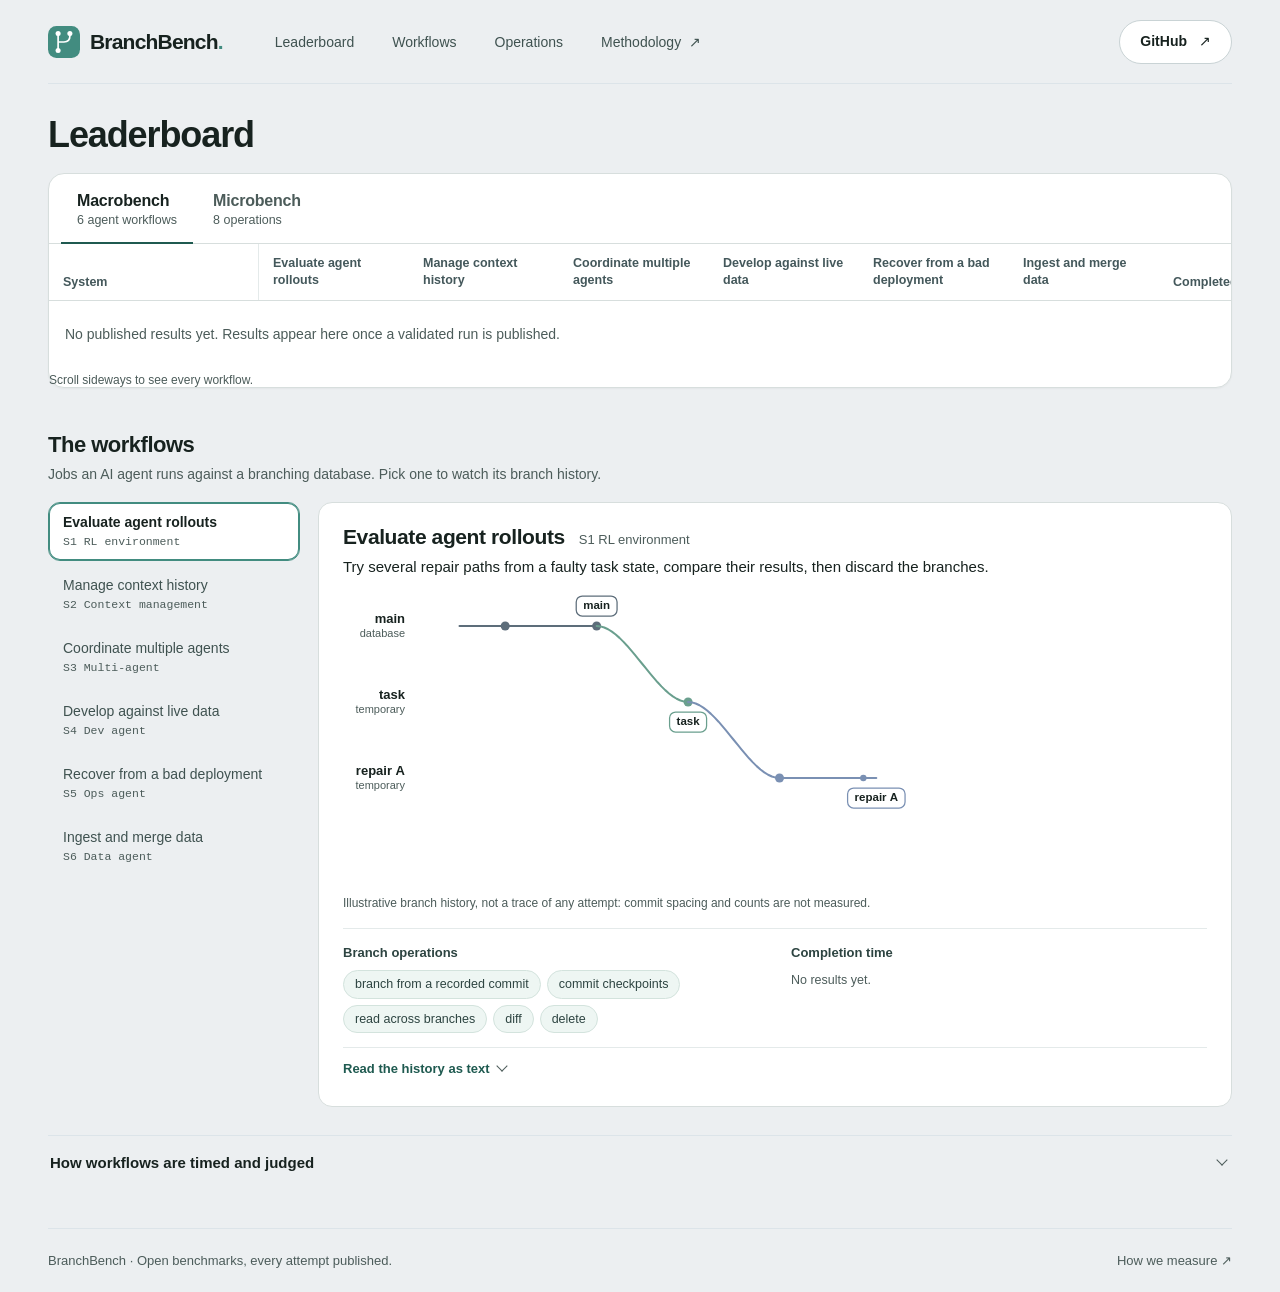
==== commit 9758b08e: "feat(leaderboard): make both boards sortable data tables Whole headers sort both ways, Details sits " ====
--- a/leaderboard/index.html
+++ b/leaderboard/index.html
@@ -8,41 +8,34 @@
 <title>BranchBench leaderboard</title>
 <link rel="icon" href="data:image/svg+xml,%3Csvg xmlns='http://www.w3.org/2000/svg' viewBox='0 0 40 40'%3E%3Crect width='40' height='40' rx='10' fill='%23428c80'/%3E%3Cpath d='M13 10v20m0-10h7q7 0 7-7v-3' fill='none' stroke='white' stroke-width='3'/%3E%3C/svg%3E">
 <link rel="stylesheet" href="styles.css">
-<script src="data.js"></script>
-<script src="macro-data.js"></script>
 </head>
 <body>
 <a class="skip-link" href="#main-content">Skip to content</a>
-<div class="dashboard">
 <header class="site-header shell">
     <a class="brand" href="#leaderboard" aria-label="BranchBench home">
         <svg class="brand-mark" width="38" height="38" viewBox="0 0 38 38" aria-hidden="true"><rect width="38" height="38" rx="10" fill="currentColor"/><path d="M12 9v20m0-10h7q7 0 7-7V9"/><g><circle cx="12" cy="9" r="3"/><circle cx="12" cy="29" r="3"/><circle cx="26" cy="9" r="3"/></g></svg>
         <span class="brand-name">BranchBench<span class="brand-period">.</span></span>
     </a>
-    <nav class="header-nav" aria-label="Main navigation"><a class="nav-link" id="nav-board" href="#agent-workflows">Leaderboard</a><a class="nav-link" id="nav-workflows" href="#workflows">Workflows</a><a class="nav-link" id="nav-operations" href="#dataset">Operations</a><a class="nav-link" id="doc-nav" href="README.md">Methodology <span aria-hidden="true">↗</span></a><a class="nav-link" id="nav-run" href="run.html">Run a benchmark</a></nav>
-    <a class="button source-link" href="https://github.com/elaineang/db-fork">GitHub <span aria-hidden="true">↗</span></a>
+    <nav class="header-nav" aria-label="Main navigation"><a class="nav-link" id="nav-board" href="#agent-workflows">Leaderboard</a><a class="nav-link" id="nav-workflows" href="#workflows">Workflows</a><a class="nav-link" id="nav-operations" href="#dataset">Operations</a><a class="nav-link" id="doc-nav" href="README.md">Methodology <span aria-hidden="true">↗</span></a></nav>
+    <div class="header-actions"><a class="button" href="https://github.com/elaineang/db-fork">GitHub <span aria-hidden="true">↗</span></a><a class="button button-primary" id="nav-run" href="run.html">Run a benchmark</a></div>
 </header>
 <main class="shell" id="main-content">
 <section id="leaderboard" aria-labelledby="leaderboard-title">
-    <h1 class="page-title" id="leaderboard-title">Leaderboard</h1>
+    <h1 class="page-title" id="leaderboard-title" tabindex="-1">Leaderboard</h1>
     <div class="board-card">
         <div class="suite-tabs" id="selectors-suite" role="tablist" aria-label="Benchmark suite"></div>
         <div class="suite-view" id="macro-view" role="tabpanel" aria-labelledby="tab-macro">
-            <div class="filter-bar" id="macro-filters">
-                <label class="chip chip-select" for="macro-rank"><span class="chip-label">Rank by</span><select id="macro-rank"></select></label>
-            </div>
             <div id="macro-groups"></div>
         </div>
         <div class="suite-view" id="micro-view" role="tabpanel" aria-labelledby="tab-micro" hidden>
             <div class="filter-bar">
                 <div class="segmented" role="group" aria-label="Try selection"><div id="selectors-mode"></div></div>
-                <label class="chip chip-select" for="sort-metric"><span class="chip-label">Rank by</span><select id="sort-metric"></select></label>
                 <details class="chip" id="chip-hosted"><summary><span class="chip-label">Hosting</span> <span class="chip-value" id="value-hosted"></span></summary><div class="chip-menu" id="selectors-hosted" role="group" aria-label="Hosting"></div></details>
                 <details class="chip" id="chip-system"><summary><span class="chip-label">Systems</span> <span class="chip-value" id="value-system"></span></summary><div class="chip-menu" id="selectors-system" role="group" aria-label="Systems"></div></details>
                 <details class="chip" id="chip-machine"><summary><span class="chip-label">Machine</span> <span class="chip-value" id="value-machine"></span></summary><div class="chip-menu" id="selectors-machine" role="group" aria-label="Machine"></div></details>
                 <details class="chip" id="chip-tag"><summary><span class="chip-label">Capabilities</span> <span class="chip-value" id="value-tag"></span></summary><div class="chip-menu" id="selectors-tag" role="group" aria-label="Capabilities"></div></details>
                 <button class="chip-reset" id="reset-filters" type="button" hidden>Reset filters</button>
-                <p class="filter-meta"><span id="shown" aria-live="polite"></span> · Last run <span id="updated"></span></p>
+                <p class="filter-meta"><span id="shown" aria-live="polite"></span> · <span id="updated"></span></p>
             </div>
             <div class="empty-state" id="empty-state" hidden><div><h2 class="empty-title" id="empty-title"></h2><p class="empty-description" id="empty-description"></p></div><button class="button" id="clear-empty-filters" type="button" hidden>Reset filters</button></div>
             <div id="groups"></div>
@@ -51,7 +44,7 @@
 
     <div class="suite-more" id="macro-more">
         <section class="explorer-section" id="workflows" aria-labelledby="workflows-title">
-            <div class="section-head"><h2 id="workflows-title">The workflows</h2><p>Jobs an AI agent runs against a branching database. Pick one to watch its branch history.</p></div>
+            <div class="section-head"><h2 id="workflows-title" tabindex="-1">The workflows</h2><p>Jobs an AI agent runs against a branching database. Pick one to watch its branch history.</p></div>
             <div class="explorer">
                 <div class="explorer-list" id="selectors-workflow" role="group" aria-label="Workflow"></div>
                 <article class="explorer-stage" aria-labelledby="workflow-name">
@@ -67,7 +60,7 @@
             </div>
         </section>
         <details class="disclosure" id="macro-guide">
-            <summary>How workflows are timed and judged</summary>
+            <summary id="macro-guide-summary">How workflows are timed and judged</summary>
             <div class="disclosure-body">
                 <dl class="rule-list">
                     <div><dt>Completion time</dt><dd>Starts once the schema and seed data are in place. Stops when the last workflow step has finished and any background traffic has stopped. Setup and database cleanup are recorded separately.</dd></div>
@@ -76,7 +69,7 @@
                     <div><dt>Shading</dt><dd>A darker cell is closer to the fastest time in its column; the check marks the fastest.</dd></div>
                 </dl>
                 <dl class="status-rules" id="status-rules"></dl>
-                <p class="fine"><a class="text-link" id="doc-macro" href="README.md#agent-workflows">Full methodology ↗</a></p>
+                <p class="fine"><a class="text-link" id="doc-macro" href="README.md#agent-workflows">Full methodology <span aria-hidden="true">↗</span></a></p>
             </div>
         </details>
         <div id="macro-excluded"></div>
@@ -86,7 +79,7 @@
         <div id="breakdowns"></div>
         <div id="excluded"></div>
         <section class="explorer-section" id="dataset" aria-labelledby="dataset-title">
-            <div class="section-head"><h2 id="dataset-title">The operations</h2><p>Branch, read and write operations on a small CH-benCHmark-style seed, not the full benchmark suites. Pick one to watch what is timed.</p></div>
+            <div class="section-head"><h2 id="dataset-title" tabindex="-1">The operations</h2><p>Branch, read and write operations on a small CH-benCHmark-style seed, not the full benchmark suites. Pick one to watch what is timed.</p></div>
             <div class="explorer">
                 <div class="explorer-list" id="selectors-operation" role="group" aria-label="Operation"></div>
                 <article class="explorer-stage" aria-labelledby="operation-name">
@@ -119,7 +112,7 @@
                 <div class="disclosure-body">
                     <dl class="rule-list">
                         <div><dt>First query</dt><dd>Time to first query on a new branch.</dd></div>
-                        <div><dt>Reads &amp; writes</dt><dd>Geometric mean of the selected workloads' ratios. None selected means all.</dd></div>
+                        <div><dt>Reads &amp; writes</dt><dd>Geometric mean of the ticked workloads' ratios. At least one workload is always counted, and the column header names the count.</dd></div>
                         <div><dt>Load</dt><dd>Load time only; provisioning is excluded.</dd></div>
                         <div><dt>Best repeat</dt><dd>The faster of tries 2 and 3; both must succeed.</dd></div>
                         <div><dt>Rank</dt><dd>By the chosen score only. Tied scores share a rank. There is no overall score.</dd></div>
@@ -130,19 +123,20 @@
             </details>
         </section>
     </div>
-    <noscript><p>Enable JavaScript to view results. <a href="https://github.com/elaineang/db-fork/blob/main/leaderboard/README.md">Methodology ↗</a></p></noscript>
+    <noscript><p>Enable JavaScript to view results. <a href="https://github.com/elaineang/db-fork/blob/main/leaderboard/README.md">Methodology <span aria-hidden="true">↗</span></a></p></noscript>
 </section>
 </main>
 <footer class="site-footer shell"><span>BranchBench <span aria-hidden="true">·</span> Open benchmarks, every attempt published.</span><a id="doc-footer" href="README.md#what-is-measured">How we measure <span aria-hidden="true">↗</span></a></footer>
-</div>
 <dialog id="run-dialog" class="dialog" aria-labelledby="run-title" aria-describedby="run-subtitle">
     <header class="dialog-head">
         <div class="dialog-title"><h2 id="run-title"></h2><p id="run-subtitle"></p></div>
         <button class="close-run" id="close-run" type="button" aria-label="Close details"><svg viewBox="0 0 16 16" aria-hidden="true"><path d="M4 4l8 8m0-8l-8 8"/></svg></button>
     </header>
     <div class="dialog-body" id="run-body" tabindex="0" role="region" aria-label="Result details"></div>
-    <footer class="dialog-foot"><span>Every attempt, nothing hidden.</span><a class="text-link" id="run-source" target="_blank" rel="noopener">Raw summary JSON ↗</a></footer>
+    <footer class="dialog-foot"><span>Every attempt, nothing hidden.</span><a class="text-link" id="run-source" target="_blank" rel="noopener">Raw record JSON <span aria-hidden="true">↗</span><span class="sr-only"> (opens in a new tab)</span></a></footer>
 </dialog>
+<script src="data.js"></script>
+<script src="macro-data.js"></script>
 <script src="js/dom.js"></script>
 <script src="js/details.js"></script>
 <script src="js/scenes.js"></script>
--- a/leaderboard/styles.css
+++ b/leaderboard/styles.css
@@ -22,7 +22,6 @@
     --canvas: #eceff1;         /* the page background; code and log wells */
     --veil: #ffffff90;         /* translucent white over the sheet */
     --veil-strong: #ffffffb0;
-    --head-bg: #f3f6f7;        /* table heads */
     --head-ink: #44585b;
     /* Lines */
     --line: #d7dedd;
@@ -51,7 +50,6 @@
     /* Notices */
     --warn-tint: #fbf3e2; --warn-text: #6b4f1d;
     --bad-text: #6b3e26;
-    --missing-tint: #f8f1eb;
     /* Identity: one color per system for its icon and its chart marks. Chart marks of unnamed systems take a series color
        by position; their icons stay neutral, so an icon never borrows another system's color. */
     --series-1: #347e6b; --series-2: #5475b4; --series-3: #98712d; --series-4: #8660a1;
@@ -63,8 +61,6 @@
     --code-button: #385852; --code-button-hover: #486d63; --code-button-line: #688980;
     /* Depth */
     --shadow-card: 0 1px 2px #17221f0a;
-    --shadow-tab: 0 1px 2px #30414f1f;
-    --shadow-lift: 0 1px 2px #17221f12, 0 6px 18px #17221f0d;
     --shadow-pop: 0 1px 3px #17221f24, 0 10px 28px #17221f1f;
     --shadow-dialog: 0 2px 6px #17221f1a, 0 24px 64px #17221f2e;
     --scrim: #1a303b59;
@@ -83,7 +79,7 @@
 /* ---------------------------------------------------------------- Base */
 * { box-sizing: border-box; }
 html { scroll-behavior: smooth; scroll-padding-top: 24px; }
-body { margin: 0; padding: 24px; background: var(--canvas); -webkit-font-smoothing: antialiased; }
+body { margin: 0; background: var(--canvas); -webkit-font-smoothing: antialiased; }
 [hidden] { display: none !important; }
 a { color: inherit; text-decoration: none; }
 button, input, select { font: inherit; }
@@ -92,6 +88,8 @@
 button { color: inherit; }
 summary::-webkit-details-marker { display: none; }
 button:focus-visible, a:focus-visible, summary:focus-visible, input:focus-visible, select:focus-visible, .scroll:focus-visible, .chart-point:focus-visible { outline: 3px solid var(--focus); outline-offset: 2px; }
+pre[tabindex]:focus-visible { outline: 3px solid var(--focus); outline-offset: -3px; }  /* inset, so a clipping card never hides it */
+[tabindex="-1"]:focus { outline: none; }  /* a heading that receives focus from a link is a landing point, not a control */
 ::selection { background: var(--mint-select); color: var(--ink); }
 p, h1, h2, h3, h4 { margin-top: 0; }
 p, li, dd { text-wrap: pretty; }
@@ -99,9 +97,8 @@
 .nowrap { white-space: nowrap; }
 .sr-only { position: absolute; width: 1px; height: 1px; overflow: hidden; clip-path: inset(50%); white-space: nowrap; }
 
-/* ---------------------------------------------------------------- Page frame: the sheet, header and footer */
-.dashboard { max-width: 1480px; margin: auto; border: 1px solid var(--line); border-radius: var(--radius-lg); background: var(--sheet); }
-.shell { width: calc(100% - 72px); margin-inline: auto; }
+/* ---------------------------------------------------------------- Page frame: header and footer on the canvas */
+.shell { width: min(1408px, calc(100% - 96px)); margin-inline: auto; }
 .skip-link { position: absolute; top: 12px; left: 24px; z-index: 10; padding: 12px 18px; border-radius: 20px; background: var(--ink); color: var(--surface); transform: translateY(-200%); }
 .skip-link:focus { transform: translateY(0); }
 .site-header { display: flex; align-items: center; gap: 36px; min-height: 84px; border-bottom: 1px solid var(--rule); }
@@ -114,9 +111,8 @@
 .header-nav { display: flex; flex-wrap: wrap; align-items: center; gap: 6px; min-width: 0; }
 .nav-link { display: inline-flex; align-items: center; gap: 8px; min-height: 44px; min-width: 0; padding: 10px 16px; border-radius: 24px; font-size: 14px; color: var(--ink-3); }
 .nav-link:hover { background: var(--veil); color: var(--ink); }
-.nav-active { background: var(--surface); color: var(--ink); font-weight: 600; }
-.source-link { margin-left: auto; }
-.page-title { margin: 0; padding: 30px 0 0; font-size: clamp(28px, 2.6vw, 36px); font-weight: 600; line-height: 1.15; letter-spacing: -1.1px; }
+.header-actions { display: flex; flex-shrink: 0; gap: 10px; margin-left: auto; }
+.page-title { margin: 0; padding: 30px 0 0; font-size: 36px; font-weight: 600; line-height: 1.15; letter-spacing: -1.1px; }
 .site-footer { display: flex; justify-content: space-between; flex-wrap: wrap; gap: 12px 20px; margin-top: 40px; padding: 24px 0; border-top: 1px solid var(--rule); color: var(--muted); font-size: 13px; }
 .site-footer a:hover { color: var(--accent); text-decoration: underline; text-underline-offset: 3px; }
 
@@ -124,7 +120,7 @@
 .button { display: inline-flex; align-items: center; justify-content: center; gap: 12px; min-height: 44px; padding: 11px 20px; border: 1px solid var(--line-strong); border-radius: 30px; background: var(--surface); font-size: 14px; font-weight: 600; line-height: 1.4; transition: border-color .15s; }
 .button-primary { border-color: var(--ink); background: var(--ink); color: var(--surface); }
 .button-primary:hover { background: var(--ink-3); }
-.button:hover, .chip > summary:hover, .chip-select:hover, .close-run:hover { border-color: var(--line-hover); }
+.button:hover, .chip > summary:hover, .close-run:hover { border-color: var(--line-hover); }
 .text-link { color: var(--accent); font-size: 13px; text-decoration: underline; text-underline-offset: 3px; }
 .selector { min-height: 36px; padding: 6px 14px; border: 1px solid transparent; border-radius: 22px; background: transparent; color: var(--muted); font-size: 13.5px; line-height: 1.4; transition: background-color .15s; }
 .selector:hover { background: var(--veil-strong); color: var(--ink); }
@@ -132,7 +128,7 @@
 .segmented { padding: 3px; border: 1px solid var(--line); border-radius: 22px; background: var(--well); }
 .segmented > div { display: flex; flex-wrap: wrap; gap: 2px; }
 .segmented .selector { min-height: 32px; padding: 5px 14px; }
-.segmented .selector-active { border-color: var(--surface); box-shadow: var(--shadow-tab); }
+.segmented .selector-active { border-color: var(--accent); }
 /* Suite tabs on top of the board card. */
 .suite-tabs { display: flex; gap: 4px; padding: 4px 12px 0; border-bottom: 1px solid var(--line); }
 .suite-tab { display: flex; flex-direction: column; align-items: flex-start; gap: 2px; margin-bottom: -1px; padding: 14px 16px 12px; border: 0; border-bottom: 2px solid transparent; background: none; text-align: left; }
@@ -145,25 +141,17 @@
 .filter-bar { display: flex; flex-wrap: wrap; align-items: center; gap: 8px; padding: 12px 16px; border-bottom: 1px solid var(--line-soft); background: var(--sheet); }
 .filter-meta { flex: 1; margin: 0; color: var(--muted); font-size: 13px; text-align: right; font-variant-numeric: tabular-nums; }
 .chip { position: relative; }
-.chip > summary, .chip-select { display: inline-flex; align-items: center; gap: 6px; min-height: 36px; padding: 6px 12px; border: 1px solid var(--line); border-radius: var(--pill); background: var(--surface); color: var(--ink); font-size: 13.5px; list-style: none; white-space: nowrap; }
-.chip > summary::after, .chip-select::after { content: ""; width: 6px; height: 6px; margin: -3px 2px 0; border-right: 1.6px solid var(--muted); border-bottom: 1.6px solid var(--muted); transform: rotate(45deg); }
-.chip-select::after { position: absolute; right: 14px; pointer-events: none; }
+.chip > summary { display: inline-flex; align-items: center; gap: 6px; min-height: 36px; padding: 6px 12px; border: 1px solid var(--line); border-radius: var(--pill); background: var(--surface); color: var(--ink); font-size: 13.5px; list-style: none; white-space: nowrap; }
+.chip > summary::after { content: ""; width: 6px; height: 6px; margin: -3px 2px 0; border-right: 1.6px solid var(--muted); border-bottom: 1.6px solid var(--muted); transform: rotate(45deg); }
 .chip-label { color: var(--muted); }
 .chip-value { font-weight: 600; }
 .chip-active > summary { border-color: var(--accent); background: var(--mint-tint); }
 .chip-active .chip-value { color: var(--accent); }
-.chip-select { position: relative; padding-right: 6px; cursor: pointer; }
-.chip-select select { min-height: 26px; padding: 0 24px 0 2px; border: 0; background: transparent; color: var(--ink); font-size: 13.5px; font-weight: 600; appearance: none; cursor: pointer; }
-.chip-select select:focus-visible { outline-offset: 4px; }
 .chip-menu { position: absolute; top: calc(100% + 6px); left: 0; z-index: 20; display: grid; gap: 2px; min-width: 210px; max-height: 320px; padding: 6px; overflow-y: auto; border-radius: var(--radius); background: var(--surface); box-shadow: var(--shadow-pop); }
 .chip-option { display: flex; align-items: center; gap: 10px; min-height: 36px; padding: 6px 10px; border-radius: var(--radius-sm); font-size: 13.5px; cursor: pointer; }
 .chip-option:hover { background: var(--mint-tint); }
 .chip-option input { width: 16px; height: 16px; margin: 0; accent-color: var(--brand); }
 .chip-reset { min-height: 36px; padding: 6px 10px; border: 0; background: none; color: var(--accent); font-size: 13.5px; font-weight: 600; text-decoration: underline; text-underline-offset: 3px; }
-/* A "?" opens a definition below the board. */
-.help-trigger { display: inline-flex; flex: 0 0 24px; align-items: center; justify-content: center; width: 24px; height: 24px; padding: 0; border: 1px solid var(--line-strong); border-radius: 50%; background: var(--veil); color: var(--mint-ink); font-size: 12px; font-weight: 600; }
-.help-trigger:hover { border-color: var(--mint); background: var(--mint-track); }
-
 /* ---------------------------------------------------------------- Shared pieces */
 .fine { margin: 10px 0 0; color: var(--muted); font-size: 12.5px; line-height: 1.6; }
 .row-meta { display: block; color: var(--muted); font-size: 12px; font-weight: 400; line-height: 1.45; }
@@ -184,8 +172,8 @@
 .pill-list { display: flex; flex-wrap: wrap; gap: 6px; margin: 12px 0 0; padding: 0; list-style: none; }
 .pill-list li { padding: 3px 10px; border: 1px solid var(--line); border-radius: var(--pill); color: var(--muted); font-size: 12px; }
 /* Surfaces that sit on the sheet: a hairline, white, rounded per size. */
-.board-card, .explorer-stage, .panel, .why-list, .outcome, .dialog-body .scroll { border: 1px solid var(--line); background: var(--surface); }
-.scroll { max-width: 100%; overflow-x: auto; overscroll-behavior-x: contain; scrollbar-color: var(--line-strong) transparent; scrollbar-width: thin; }
+.board-card, .wizard-card, .explorer-stage, .panel, .why-list, .dialog-body > .scroll-wrap > .scroll { border: 1px solid var(--line); background: var(--surface); }
+.scroll { position: relative; max-width: 100%; overflow-x: auto; overscroll-behavior-x: contain; scrollbar-color: var(--line-strong) transparent; scrollbar-width: thin; }  /* positioned, so a visually hidden header stays inside it */
 .scroll-hint { margin: 6px 0 0; color: var(--muted); font-size: 12px; }
 /* A system's mark: its identity color as a tint, with the color itself, darkened, as the letter. */
 .system-icon { display: inline-flex; flex: 0 0 28px; width: 28px; height: 28px; align-items: center; justify-content: center; border: 1px solid var(--veil); border-radius: 9px; background: color-mix(in srgb, var(--sys, var(--sys-other)) 14%, var(--surface)); color: color-mix(in srgb, var(--sys, var(--sys-other)) 72%, var(--ink)); font: 600 12px/1 var(--mono); }
@@ -197,8 +185,8 @@
 .system-identity { display: flex; align-items: center; gap: 10px; min-width: 0; }
 .system-text { display: flex; flex-direction: column; align-items: flex-start; min-width: 0; }
 .system-name { display: block; margin: 0; font-size: 15px; font-weight: 600; line-height: 1.4; overflow-wrap: anywhere; }
-/* The one control in a row: it opens that row's details. */
-.details-button { display: inline-flex; align-items: center; gap: 2px; min-height: 28px; margin-top: 2px; padding: 2px 0; border: 0; background: none; color: var(--accent); font-size: 13px; font-weight: 600; }
+/* The one control in a row, in its last column: it opens that row's details. */
+.details-button { display: inline-flex; align-items: center; gap: 2px; min-height: 28px; padding: 2px 0; border: 0; background: none; color: var(--accent); font-size: 13px; font-weight: 600; }
 .details-button:hover { text-decoration: underline; text-underline-offset: 3px; }
 .details-button .icon { width: 13px; height: 13px; stroke-width: 2; }
 .system-meta { display: block; margin-top: 2px; color: var(--muted); font-size: 12px; line-height: 1.45; }
@@ -210,30 +198,33 @@
 .board-group { min-width: 0; }
 .board-group + .board-group { border-top: 1px solid var(--line); }
 .board-group > .group-heading { margin: 0; padding: 14px 16px 10px; }
+.board-group .scroll-hint { margin: 0; padding: 8px 16px 12px; }
 .group-heading { display: flex; flex-wrap: wrap; align-items: baseline; gap: 4px 14px; margin: 0 0 10px; }
 .group-heading h2 { margin: 0; font-size: 19px; font-weight: 600; letter-spacing: -.4px; }
 .group-count { color: var(--muted); font-size: 13px; }
 .table-notes { margin: 10px 0 0; padding-left: 18px; color: var(--muted); font-size: 12.5px; line-height: 1.6; }
 :is(.board, .heatmap, .detail-table) { width: 100%; border-collapse: separate; border-spacing: 0; font-variant-numeric: tabular-nums; }
 .board th, .board td { padding: 12px 14px; border-bottom: 1px solid var(--line-soft); text-align: left; vertical-align: middle; }
-.board thead th { padding-block: 11px; background: var(--head-bg); color: var(--head-ink); font-size: 12.5px; font-weight: 600; white-space: nowrap; vertical-align: bottom; }
+.board thead th { padding-block: 11px; border-bottom-color: var(--line); color: var(--head-ink); font-size: 12.5px; font-weight: 600; white-space: nowrap; vertical-align: bottom; }
 .board tbody tr:last-child > * { border-bottom: 0; }
 .board .system-col, .board .system-cell { position: sticky; left: 0; z-index: 1; min-width: 210px; box-shadow: inset -1px 0 0 var(--line-soft); }
 .board .system-cell { background: var(--surface); font-weight: 400; }
 /* A table that ends the card meets its rounded corner, so the pinned first cell rounds with it. */
 .board-group:last-child > .scroll-wrap:last-child:has(> .scroll-hint[hidden]) tr:last-child > .system-cell { border-bottom-left-radius: 15px; }
 .summary .system-col { width: 26%; }
-.board thead .sorted { background: var(--mint-wash); color: var(--ink); }
-.board td.sorted { box-shadow: inset 1px 0 0 var(--mint-line), inset -1px 0 0 var(--mint-line); }
-.sort-button { display: inline-flex; align-items: center; gap: 6px; min-height: 32px; padding: 4px 0; border: 0; background: none; color: inherit; font-weight: 600; text-align: left; white-space: normal; }
-.sort-button:hover { color: var(--ink); text-decoration: underline; text-underline-offset: 3px; }
-.sorted .sort-button::after { content: ""; flex-shrink: 0; border: 4.5px solid transparent; border-top: 6px solid currentColor; border-bottom: 0; }
-.sort-col .help-trigger { margin-left: 6px; vertical-align: middle; }
+.board thead .sorted { color: var(--ink); }
+/* Sorting is the header's job, as in any data table: every sortable header carries a sort icon; the sorted one points up, fastest first. */
+.sort-col { position: relative; }
+.sort-button { display: inline-flex; align-items: center; gap: 4px; min-height: 32px; padding: 4px 0; border: 0; background: none; color: inherit; font-weight: 600; text-align: left; white-space: normal; }
+.sort-button::after { content: ""; position: absolute; inset: 0; }  /* the whole header cell is the sort target */
+.sort-label { display: -webkit-box; overflow: hidden; -webkit-box-orient: vertical; -webkit-line-clamp: 2; line-clamp: 2; }
+.sort-button:hover { color: var(--ink); }
+.sort-icon { width: 14px; height: 14px; color: var(--subtle); stroke-width: 1.8; }
+:is(.sorted, .sort-button:hover) .sort-icon { color: var(--ink); }
 .score-cell { min-width: 132px; }
-.score-line { display: flex; align-items: baseline; justify-content: space-between; gap: 10px; }
+.score-line { display: flex; align-items: center; gap: 6px; }
 .score-value { font-size: 15px; font-weight: 600; letter-spacing: -.2px; }
-.score-time { color: var(--muted); font: 12px/1.5 var(--mono); }
-.score-cell.sorted .bar-fill { background: var(--accent); }
+.score-time { margin-left: auto; padding-left: 4px; color: var(--muted); font: 12px/1.5 var(--mono); }
 .empty-state { display: flex; flex-wrap: wrap; align-items: center; justify-content: space-between; gap: 16px; padding: 22px 16px; }
 .empty-title { margin: 0 0 6px; font-size: 18px; font-weight: 600; }
 .empty-description { margin: 0; color: var(--muted); font-size: 14px; line-height: 1.6; }
@@ -252,15 +243,17 @@
 .status-chip { display: inline-flex; align-items: center; gap: 6px; max-width: 100%; padding: 3px 10px 3px 4px; border: 1px solid var(--line); border-radius: var(--pill); background: var(--surface); color: var(--tone-ink); font-size: 12.5px; font-weight: 600; line-height: 1.4; overflow-wrap: anywhere; }
 
 /* ---------------------------------------------------------------- The workflow board: a column per workflow, shaded within the column */
-.workflow-table .wf-col { min-width: 124px; max-width: 160px; white-space: normal; line-height: 1.35; }
-.wf-meta { display: flex; align-items: center; gap: 6px; margin-top: 4px; }
-.wf-id { color: var(--muted); font: 500 11.5px/1 var(--mono); }
+.workflow-table .wf-col { min-width: 150px; max-width: 170px; white-space: normal; line-height: 1.35; }
 .wf-value { display: inline-flex; flex-wrap: wrap; align-items: center; gap: 6px; }
 .wf-value .metric-value { color: var(--ink); font-size: 13.5px; }
 .wf-cell .status-icon { width: 15px; height: 15px; }
 .wf-status { color: var(--tone-ink); font-size: 12.5px; font-weight: 600; line-height: 1.3; }
 .wf-note { display: block; margin-top: 4px; color: var(--bad-ink); font-size: 11.5px; line-height: 1.35; }
-.done-col, .done-cell { min-width: 112px; }
+.done-col, .done-cell { min-width: 196px; }
+/* The last column of each board is its action column: the completion summary, then the row's Details. */
+.done-line { display: inline-flex; align-items: center; gap: 18px; }
+.done-summary { display: flex; flex-direction: column; }
+.action-col, .action-cell { width: 1%; white-space: nowrap; text-align: right; }
 .done-count { font: 600 13px/1.5 var(--mono); }
 .status-strip { display: flex; gap: 2px; width: 84px; margin-top: 6px; }
 .strip-seg { flex: 1; height: 6px; border-radius: 2px; background: var(--tone); }
@@ -334,7 +327,6 @@
 .dataset-table th { font-weight: 500; }
 .dataset-table thead th { color: var(--muted); font-weight: 600; }
 .dataset-table th:last-child, .dataset-table td { text-align: right; }
-.dataset-table .dataset-target { background: var(--mint-tint); }
 .dataset-target-label { display: block; margin-top: 2px; color: var(--accent); font-size: 12px; }
 
 /* ---------------------------------------------------------------- Microbench evidence: the workload heatmap beside the trade-off plot */
@@ -346,7 +338,8 @@
 .panel-head { display: flex; flex-wrap: wrap; align-items: center; justify-content: space-between; gap: 8px 16px; }
 .panel-note { margin: 6px 0 12px; color: var(--muted); font-size: 12.5px; line-height: 1.55; }
 .heat-key { display: inline-flex; align-items: center; gap: 8px; color: var(--muted); font-size: 12px; }
-.heat-ramp { width: 64px; height: 10px; border: 1px solid var(--line-soft); border-radius: 3px; background: linear-gradient(to right, color-mix(in srgb, var(--heat) 3.5%, var(--surface)), color-mix(in srgb, var(--heat) 22.5%, var(--surface))); }
+.group-heading .heat-key { margin-left: auto; align-self: center; }
+.heat-ramp { width: 64px; height: 10px; border: 1px solid var(--line-soft); border-radius: 3px; background: linear-gradient(to right, color-mix(in srgb, var(--heat) 3%, var(--surface)), color-mix(in srgb, var(--heat) 13%, var(--surface))); }
 .heatmap th, .heatmap td { padding: 9px 12px; border-bottom: 1px solid var(--surface); text-align: right; white-space: nowrap; }
 .heatmap thead th { padding-top: 0; color: var(--head-ink); font-size: 12.5px; font-weight: 600; vertical-align: bottom; }
 .heatmap thead .system-identity { justify-content: flex-end; }
@@ -357,16 +350,15 @@
 .heatmap .best-mark { float: left; margin-top: 3px; }
 .cell-best { color: var(--accent); }
 .cell-missing { color: var(--bad-ink); }
-td.cell-missing { background: var(--missing-tint); }
-.workload-name { display: flex; align-items: center; justify-content: space-between; gap: 8px; }
-.workload-name > :first-child { min-width: 0; }
-.row-label label { display: inline-flex; align-items: center; gap: 8px; cursor: pointer; }
+.workload-name { display: flex; align-items: center; gap: 8px; }
+.workload-link { color: var(--ink-2); text-decoration: underline; text-decoration-color: var(--line-strong); text-underline-offset: 3px; }
+.workload-link:hover { color: var(--accent); text-decoration-color: currentColor; }
 .row-label input { width: 15px; height: 15px; margin: 0; accent-color: var(--brand); flex-shrink: 0; }
 .chart-panel .panel-note:first-of-type { margin-bottom: 4px; }
-.benchmark-chart { display: block; width: 100%; height: auto; overflow: visible; }
+.benchmark-chart { display: block; width: 100%; max-width: 340px; height: auto; overflow: visible; }  /* its 320-unit drawing keeps 12.5-unit text near 12-13px */
 .chart-grid { stroke: var(--mint-track); stroke-width: 1; }
-.chart-tick { fill: var(--subtle); font: 12px var(--mono); }
-.chart-axis-label { fill: var(--muted); font-size: 12px; }
+.chart-tick { fill: var(--subtle); font: 12.5px var(--mono); }
+.chart-axis-label { fill: var(--muted); font-size: 12.5px; }
 .chart-point { cursor: pointer; }
 .chart-point:focus { outline: none; }
 .chart-hit { fill: transparent; }
@@ -395,15 +387,16 @@
 .dialog-section { margin: 28px 0 10px; }
 .dialog-section h3 { margin: 0; font-size: 17px; font-weight: 600; letter-spacing: -.3px; }
 .section-note { margin: 3px 0 0; color: var(--muted); font-size: 12.5px; line-height: 1.5; }
-.dialog-body .scroll, .why-list, .outcome { border-radius: var(--radius); }
+.dialog-body > .scroll-wrap > .scroll, .why-list { border-radius: var(--radius); }
 .dialog-body .inline-more { margin-top: 18px; }
 .verdict { margin: 10px 0 14px; padding: 12px 16px; border-radius: var(--radius); background: var(--mint-tint); color: var(--ink); font-size: 15px; line-height: 1.5; }
+.verdict-unranked { background: var(--well); }  /* a missing rank is not good news, so it does not wear the accent */
 .meta-grid { display: grid; grid-template-columns: repeat(3, minmax(0, 1fr)); gap: 14px 20px; margin: 14px 0; }
 .meta-grid dt { margin-bottom: 3px; color: var(--muted); font-size: 12px; }
 .meta-grid dd { margin: 0; color: var(--ink-2); font: 13px/1.55 var(--mono); overflow-wrap: anywhere; }
 .attempt-reasons { margin: 12px 0 0; padding-left: 20px; color: var(--bad-text); font-size: 13px; line-height: 1.7; }
 .detail-table th, .detail-table td { padding: 9px 12px; border-bottom: 1px solid var(--line-soft); text-align: right; font-size: 13px; }
-.detail-table thead th { background: var(--head-bg); color: var(--head-ink); font-weight: 600; white-space: nowrap; }
+.detail-table thead th { border-bottom-color: var(--line); color: var(--head-ink); font-weight: 600; white-space: nowrap; }
 .detail-table tbody th { text-align: left; font-weight: 500; }
 .detail-table tbody tr:last-child > * { border-bottom: 0; }
 .run-timings { min-width: 560px; }
@@ -411,8 +404,7 @@
 .run-timings .selected-attempt { background: var(--mint-wash); }
 :is(.check-table, .ops-table) :is(td, th) { text-align: left; }
 .why-table th:first-child { text-align: left; }
-.why-category > * { padding-top: 14px; background: var(--sheet); }
-.why-category.sorted > * { background: var(--mint-wash); }
+.why-category > * { padding-top: 14px; }
 .why-category th { font-weight: 600; }
 .why-category td { text-align: left; }
 .why-category .score-value { margin-right: 10px; font-size: 14px; }
@@ -422,9 +414,8 @@
 .ratio-cell { min-width: 140px; }
 .ratio-value { font: 600 13px/1.4 var(--mono); }
 .ratio-cell .bar { margin-top: 5px; }
-.why-list { overflow: hidden; }  /* clips each row's hover and selected fill to the rounded list */
+.why-list { overflow: hidden; }  /* clips each row's hover fill to the rounded list */
 .why-item + .why-item { border-top: 1px solid var(--line-soft); }
-.why-item.sorted > .why-row { background: var(--mint-tint); }
 .why-row { display: grid; grid-template-columns: minmax(0, 1fr) minmax(120px, auto) 16px; align-items: center; gap: 16px; min-height: 60px; padding: 12px 14px 12px 16px; }
 .why-row:hover { background: var(--mint-tint); }
 .why-row:focus-visible { outline-offset: -3px; }
@@ -435,9 +426,9 @@
 .why-chevron { color: var(--muted); transition: transform .15s; }
 .why-item[open] .why-chevron { transform: rotate(90deg); }
 .why-body { padding: 2px 16px 18px; border-top: 1px solid var(--line-soft); }
-.outcome { display: grid; grid-template-columns: repeat(3, minmax(0, 1fr)); margin: 18px 0 0; }
-.outcome > div { min-width: 0; padding: 14px 16px; }
-.outcome > div + div { border-left: 1px solid var(--line-soft); }
+.outcome { display: grid; grid-template-columns: repeat(3, minmax(0, 1fr)); gap: 16px; margin: 16px 0 0; }
+.outcome > div { min-width: 0; }
+.outcome > div + div { padding-left: 16px; border-left: 1px solid var(--line-soft); }
 .outcome dt { margin-bottom: 6px; color: var(--muted); font-size: 12px; }
 .outcome dd { margin: 0; }
 .outcome-value { display: block; font: 600 16px/1.4 var(--mono); }
@@ -534,8 +525,7 @@
 
 /* ---------------------------------------------------------------- Responsive */
 @media (max-width: 1200px) {
-    body { padding: 16px; }
-    .shell { width: calc(100% - 48px); }
+    .shell { width: calc(100% - 64px); }
     .site-header { gap: 24px; }
     .nav-link { padding-inline: 12px; }
 }
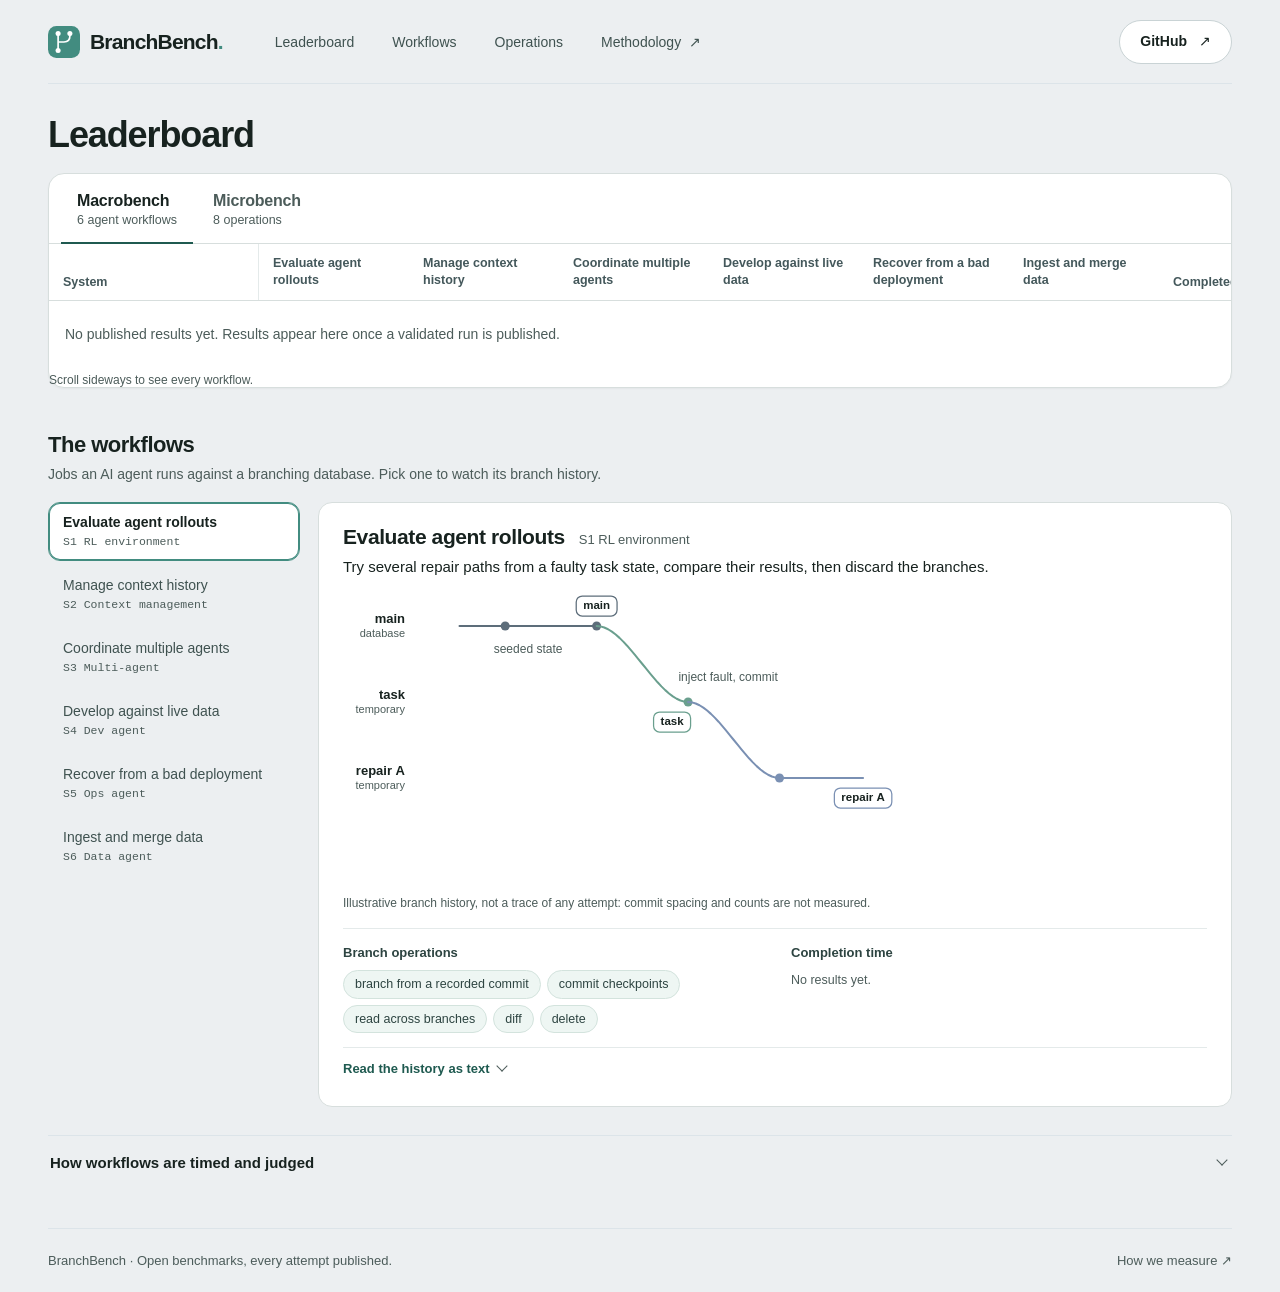
==== commit cab10d60: "feat(leaderboard): keep diagram labels and chips clear of the history A label with no free spot is l" ====
--- a/leaderboard/index.html
+++ b/leaderboard/index.html
@@ -85,7 +85,7 @@
                 <article class="explorer-stage" aria-labelledby="operation-name">
                     <div class="stage-head"><h3 id="operation-name"></h3><span class="stage-id" id="operation-id"></span></div>
                     <p class="stage-caption" id="operation-caption"></p>
-                    <figure class="stage-figure"><div class="scene" id="operation-scene"></div><figcaption class="diagram-disclaimer">Illustrative: beads are commits, open circles are new branch heads, rings are reads and squares are writes. Animation speed is not a result.</figcaption></figure>
+                    <figure class="stage-figure"><div class="scene" id="operation-scene"></div><figcaption class="diagram-disclaimer">Illustrative: beads are commits, open circles are new branch heads, diamonds are reads and squares are writes. Animation speed is not a result.</figcaption></figure>
                     <div class="stage-facts">
                         <div><h4>What is timed</h4><ul class="op-chips" id="operation-facts"></ul></div>
                         <div><h4>Batch time</h4><div id="operation-results"></div></div>
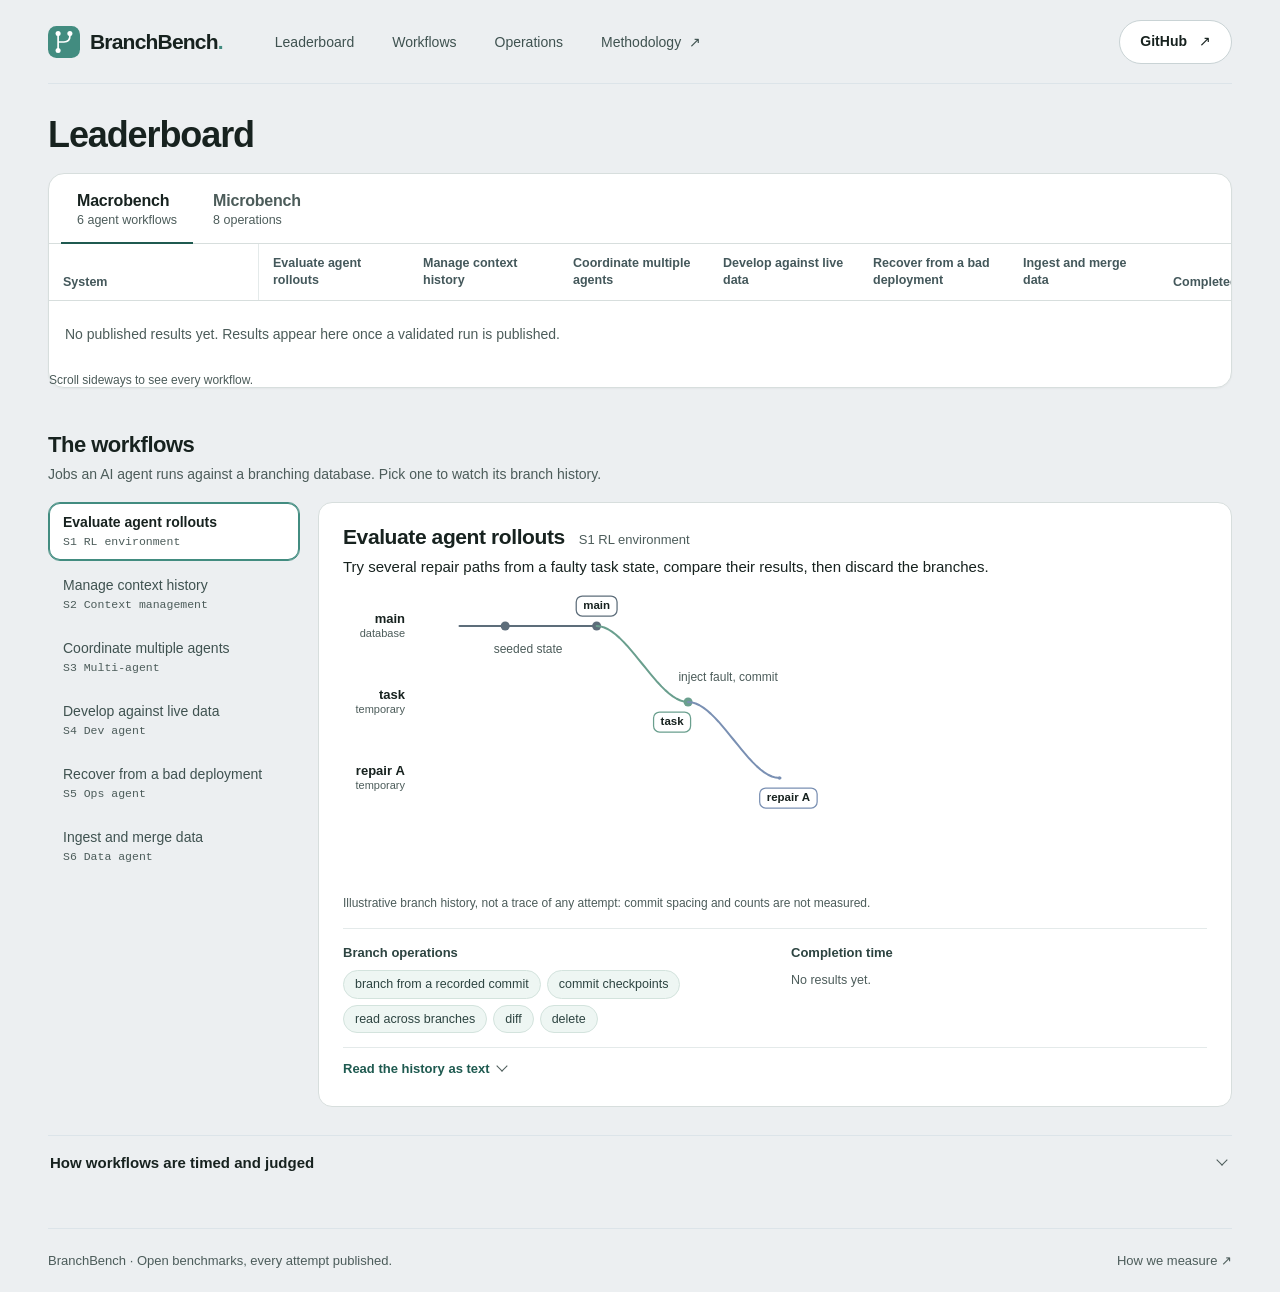
==== commit 37f5bc6e: "feat(leaderboard): chart branch operations under the macrobench board Mean time per call for each op" ====
--- a/leaderboard/index.html
+++ b/leaderboard/index.html
@@ -43,6 +43,7 @@
     </div>
 
     <div class="suite-more" id="macro-more">
+        <div id="macro-breakdowns"></div>
         <section class="explorer-section" id="workflows" aria-labelledby="workflows-title">
             <div class="section-head"><h2 id="workflows-title" tabindex="-1">The workflows</h2><p>Jobs an AI agent runs against a branching database. Pick one to watch its branch history.</p></div>
             <div class="explorer">
--- a/leaderboard/styles.css
+++ b/leaderboard/styles.css
@@ -28,6 +28,7 @@
     --line-soft: #e4eaea;
     --line-strong: #c9d3d5;    /* control borders, scrollbar thumbs */
     --line-hover: #93aaa6;
+    --field-line: #788c88;     /* text-field borders: at least 3:1 on the cards they sit on */
     --rule: #b5c9d54d;         /* translucent rules on the sheet */
     /* The mint accent */
     --accent: #1f5a50;         /* links, the active tab, selection marks */
@@ -167,7 +168,6 @@
 .time-bar { height: 8px; margin: 0; border-radius: 4px; }
 .time-bar .bar-fill { background: var(--mint); }
 .heat { background-color: color-mix(in srgb, var(--heat) calc(var(--strength) * 100%), transparent); }
-.flag { display: inline-flex; align-items: center; gap: 5px; margin-top: 6px; padding: 2px 8px; border: 1px solid var(--line); border-radius: var(--radius); background: var(--sheet); color: var(--muted); font-size: 11.5px; font-weight: 600; line-height: 1.5; }  /* a pill on one line, rounded corners when it wraps */
 .notice { margin: 14px 0 0; padding: 10px 14px; border-radius: 10px; background: var(--warn-tint); color: var(--warn-text); font-size: 13px; line-height: 1.6; }
 .pill-list { display: flex; flex-wrap: wrap; gap: 6px; margin: 12px 0 0; padding: 0; list-style: none; }
 .pill-list li { padding: 3px 10px; border: 1px solid var(--line); border-radius: var(--pill); color: var(--muted); font-size: 12px; }
@@ -329,10 +329,16 @@
 .dataset-table th:last-child, .dataset-table td { text-align: right; }
 .dataset-target-label { display: block; margin-top: 2px; color: var(--accent); font-size: 12px; }
 
-/* ---------------------------------------------------------------- Microbench evidence: the workload heatmap beside the trade-off plot */
+/* ---------------------------------------------------------------- Evidence below a board: a heatmap beside a column of charts */
 .breakdown-group { margin-top: 28px; }
 .breakdown-title { margin: 0 0 -4px; font-size: 19px; font-weight: 600; letter-spacing: -.4px; }
-.breakdown { display: grid; grid-template-columns: minmax(0, 1.75fr) minmax(300px, 1fr); gap: 16px; margin-top: 16px; align-items: start; }
+.breakdown { display: grid; grid-template-columns: minmax(0, 1.75fr) minmax(300px, 1fr); gap: 16px; margin-top: 16px; }  /* both columns end on one line */
+.breakdown-side { display: flex; flex-direction: column; gap: 16px; min-width: 0; }
+/* The heatmap's rows take any height the taller column gives the row, so neither column ends in a blank band. */
+.heatmap-panel { display: flex; flex-direction: column; }
+.heatmap-panel > .scroll-wrap { display: flex; flex: 1; flex-direction: column; }
+.heatmap-panel .scroll { flex: 1; }
+.heatmap { height: 100%; }
 .panel { min-width: 0; margin: 0; padding: 20px 22px; border-radius: var(--radius-card); }
 .panel h3 { margin: 0; font-size: 16px; font-weight: 600; letter-spacing: -.3px; }
 .panel-head { display: flex; flex-wrap: wrap; align-items: center; justify-content: space-between; gap: 8px 16px; }
@@ -368,6 +374,21 @@
 .chart-key { display: inline-flex; align-items: center; gap: 7px; }
 .chart-swatch { width: 9px; height: 9px; border-radius: 50%; }
 .chart-empty { display: grid; place-items: center; min-height: 200px; color: var(--muted); font-size: 12.5px; line-height: 1.7; text-align: center; }
+/* Dot plots: a track per row with a dot per system. The gridlines, tracks and axis share one horizontal extent, so a
+   percentage means the same value in each; the rows share whatever height the column has. */
+.dotplot-panel { display: flex; flex: 1; flex-direction: column; }
+.dotplot { position: relative; display: flex; flex: 1; flex-direction: column; margin: 6px 0 4px; --dot-label: 128px; }
+.dotplot-grid { position: absolute; top: 0; bottom: 22px; left: var(--dot-label); right: 10px; pointer-events: none; }
+.dotplot-line { position: absolute; top: 0; bottom: 0; width: 1px; background: var(--mint-track); }
+.dotplot-ref { background: var(--line-hover); }  /* the reference value, such as ×1: no warm-up */
+.dotplot-row { display: grid; flex: 1; grid-template-columns: var(--dot-label) minmax(0, 1fr); align-items: center; min-height: 26px; }
+.dotplot-label { padding-right: 10px; color: var(--ink-2); font-size: 13px; line-height: 1.3; }
+.dotplot-track { position: relative; align-self: stretch; margin-right: 10px; }
+.dotplot-track::before { content: ""; position: absolute; top: 50%; left: 0; right: 0; height: 1px; background: var(--line-soft); }  /* the row's guide */
+.dotplot-dot { position: absolute; width: 9px; height: 9px; margin: -4.5px 0 0 -4.5px; border-radius: 50%; box-shadow: 0 0 0 2px var(--surface); }
+.dotplot-dot::before { content: ""; position: absolute; inset: -5px; border-radius: 50%; }  /* a hover target larger than the mark */
+.dotplot-axis { position: relative; height: 22px; margin: 0 10px 0 var(--dot-label); }
+.dotplot-tick { position: absolute; top: 4px; color: var(--subtle); font: 12px var(--mono); white-space: nowrap; transform: translateX(-50%); }
 
 /* ---------------------------------------------------------------- The details dialog: a native modal dialog centered over the page */
 body:has(.dialog[open]) { overflow: hidden; }
@@ -401,7 +422,6 @@
 .detail-table tbody tr:last-child > * { border-bottom: 0; }
 .run-timings { min-width: 560px; }
 .run-timings tbody th { position: sticky; left: 0; z-index: 1; min-width: 190px; background: var(--surface); }
-.run-timings .selected-attempt { background: var(--mint-wash); }
 :is(.check-table, .ops-table) :is(td, th) { text-align: left; }
 .why-table th:first-child { text-align: left; }
 .why-category > * { padding-top: 14px; }
@@ -447,81 +467,55 @@
 .log-tail { max-height: 220px; overflow: auto; padding: 12px 14px; border-radius: 10px; background: var(--canvas); font: 12px/1.6 var(--mono); white-space: pre-wrap; overflow-wrap: anywhere; }
 
 /* ---------------------------------------------------------------- The run wizard (run.html) */
-.page-intro { display: flex; flex-wrap: wrap; align-items: center; justify-content: space-between; gap: 24px; padding: 30px 0 0; }
-.page-intro > div { min-width: 0; }
-.page-intro h1 { margin: 0 0 8px; font-size: clamp(28px, 2.8vw, 38px); font-weight: 600; line-height: 1.2; letter-spacing: -1.4px; overflow-wrap: anywhere; }
-.page-intro .button { flex-shrink: 0; }
-.wizard-shell .page-intro { padding-top: 35px; }
-.eyebrow { display: flex; align-items: center; gap: 10px; margin-bottom: 10px; color: var(--muted); font-size: 13px; }
-.eyebrow > span:first-child { color: var(--subtle); }
-.section-description { margin: 0; max-width: 72ch; color: var(--muted); font-size: 15px; line-height: 1.65; }
-.dataset-run-summary { display: flex; align-items: center; justify-content: space-between; gap: 20px; margin-top: 24px; padding: 18px 23px; border: 1px solid var(--surface); border-radius: 20px; background: var(--veil); }
-.dataset-run-summary .eyebrow { margin-bottom: 6px; font-size: 12px; }
-.dataset-run-summary p:last-child { margin: 6px 0 0; color: var(--muted); font-size: 13px; line-height: 1.7; }
-.dataset-run-summary > a { flex-shrink: 0; }
-.wizard-layout { display: grid; grid-template-columns: minmax(0, 1.1fr) minmax(0, 1fr); gap: 24px; align-items: start; margin-top: 30px; }
-.wizard-card { overflow: hidden; border: 1px solid var(--surface); border-radius: 27px; background: var(--veil-strong); }
+.section-description { max-width: 72ch; margin: 10px 0 0; color: var(--muted); font-size: 15px; line-height: 1.65; }
+.run-dataset { max-width: 100ch; margin: 6px 0 0; color: var(--muted); font-size: 13px; line-height: 1.7; }
+.wizard-layout { display: grid; grid-template-columns: minmax(0, 1.1fr) minmax(0, 1fr); gap: 24px; align-items: start; margin-top: 24px; }
+.wizard-card { overflow: hidden; border-radius: var(--radius-lg); box-shadow: var(--shadow-card); }
 .wizard-config { min-width: 0; margin: 0; padding: 0; }
-.wizard-section { padding: 26px; }
+.wizard-section { padding: 24px 26px; }
 .wizard-section + .wizard-section { border-top: 1px solid var(--line-soft); }
-.wizard-section .eyebrow { font-size: 12px; }
-.wizard-section h2 { margin: 0 0 10px; font-size: 24px; font-weight: 600; letter-spacing: -.7px; }
-.wizard-description { margin: 0 0 22px; color: var(--muted); font-size: 12px; line-height: 1.7; }
-.database-options { display: grid; grid-template-columns: repeat(3, minmax(0, 1fr)); gap: 13px; margin: 0; padding: 0; border: 0; }
-.database-choice { position: relative; display: flex; flex-direction: column; align-items: flex-start; gap: 6px; padding: 15px; border: 1px solid var(--line); border-radius: 17px; background: var(--surface); cursor: pointer; }
-.database-choice:hover { border-color: var(--line-hover); background: var(--sheet); }
-.database-choice:has(:checked) { border-color: var(--mint); background: var(--mint-wash); box-shadow: inset 0 0 0 1px var(--mint); }
-.database-choice input { position: absolute; top: 18px; right: 14px; width: 14px; height: 14px; margin: 0; accent-color: var(--accent); }
-.database-choice .system-icon { margin-bottom: 5px; }
-.database-choice strong { font-size: 13px; font-weight: 600; }
-.database-choice > span:not(.system-icon) { color: var(--muted); font-size: 12px; }
-.database-choice small { margin-top: 7px; color: var(--muted); font-size: 12px; }
+.wizard-section h2, .wizard-workflow h2 { margin: 0 0 8px; font-size: 21px; font-weight: 600; letter-spacing: -.5px; }
+.wizard-description { margin: 0 0 18px; color: var(--muted); font-size: 13px; line-height: 1.65; }
+/* A checkable card per option: suites, workload sizes and databases. */
+.option-grid { display: grid; grid-template-columns: repeat(auto-fit, minmax(150px, 1fr)); gap: 13px; margin: 0; padding: 0; border: 0; }
+.option-card { position: relative; display: flex; flex-direction: column; align-items: flex-start; gap: 6px; padding: 15px 36px 15px 15px; border: 1px solid var(--line); border-radius: var(--radius); background: var(--surface); cursor: pointer; }
+.option-card:hover { border-color: var(--line-hover); background: var(--sheet); }
+.option-card:has(:checked) { border-color: var(--mint); background: var(--mint-wash); box-shadow: inset 0 0 0 1px var(--mint); }
+.option-card input { position: absolute; top: 17px; right: 14px; width: 15px; height: 15px; margin: 0; accent-color: var(--accent); }
+.option-card .system-icon { margin-bottom: 5px; }
+.option-card strong { font-size: 14px; font-weight: 600; }
+.option-card > span:not(.system-icon), .option-card small { color: var(--muted); font-size: 12px; line-height: 1.5; }
+.option-card small { margin-top: 4px; }
 .database-selection { margin: 15px 0 0; color: var(--muted); font-size: 13px; line-height: 1.7; }
 .wizard-actions { display: flex; align-items: center; gap: 16px; padding: 21px 26px; border-top: 1px solid var(--line-soft); }
 .wizard-actions > a { font-size: 13px; }
 #run-benchmark { margin-left: auto; }
 .wizard-card button:disabled { opacity: .55; cursor: default; }
-.wizard-workflow { margin-top: 24px; padding: 26px; border: 1px solid var(--mint-line); border-radius: 27px; background: var(--mint-line); }
-.workflow-header { display: flex; justify-content: space-between; align-items: center; gap: 24px; margin-bottom: 25px; }
-.wizard-workflow .eyebrow { font-size: 12px; }
-.wizard-workflow h2 { margin: 0; font-size: 25px; font-weight: 550; letter-spacing: -.8px; line-height: 1.3; }
-.wizard-suite { display: flex; gap: 35px; }
-.wizard-suite > div { display: flex; flex-direction: column; gap: 5px; }
-.wizard-suite strong { font-size: 26px; line-height: 1; font-weight: 550; letter-spacing: -1px; }
-.wizard-suite span { color: var(--muted); font-size: 12px; }
-.run-outline { display: grid; grid-template-columns: repeat(4, minmax(0, 1fr)); gap: 23px; margin: 0; padding: 0; list-style: none; }
-.run-outline li { position: relative; display: flex; gap: 13px; }
-.run-outline li > span { display: grid; place-items: center; flex: 0 0 27px; height: 27px; border: 1px solid var(--line-hover); border-radius: 50%; color: var(--mint-ink); font: 12px var(--mono); }
-.run-outline strong { color: var(--mint-ink); font-size: 12px; font-weight: 600; }
-.run-outline p { margin: 5px 0 0; color: var(--muted); font-size: 13px; line-height: 1.7; }
+.wizard-workflow { margin-top: 24px; padding: 24px 26px; border: 1px solid var(--mint-line); border-radius: var(--radius-lg); background: var(--mint-tint); }
+.wizard-workflow .wizard-description { margin-bottom: 12px; }
+.run-steps { display: grid; gap: 8px; max-width: 80ch; margin: 0; padding-left: 20px; color: var(--muted); font-size: 13px; line-height: 1.7; }
+.run-steps strong { color: var(--ink-2); font-weight: 600; }
 .wizard-fields { display: grid; grid-template-columns: repeat(auto-fit, minmax(180px, 1fr)); gap: 18px; }
 .wizard-fields label { display: flex; flex-direction: column; gap: 8px; color: var(--ink-2); font-size: 12px; font-weight: 600; }
-.wizard-fields input { width: 100%; min-height: 47px; padding: 12px 15px; border: 1px solid var(--line); border-radius: var(--radius); background: var(--surface); color: var(--ink); font-size: 13px; }
+.wizard-fields input { width: 100%; min-height: 47px; padding: 12px 15px; border: 1px solid var(--field-line); border-radius: var(--radius); background: var(--surface); color: var(--ink); font-size: 13px; }
 .wizard-fields label > span { color: var(--subtle); font-size: 12px; font-weight: 400; line-height: 1.6; }
-.wizard-requirements { margin-top: 26px; padding: 18px 20px; border: 1px solid var(--mint-line); border-radius: var(--radius-lg); background: var(--mint-tint); }
-.wizard-requirements summary { font-size: 12px; font-weight: 600; }
-.wizard-requirements p { margin: 8px 0; color: var(--muted); font-size: 12px; line-height: 1.7; }
-.wizard-requirements .text-link { display: inline-block; margin-top: 12px; }
-.database-requirements { margin: 0; padding: 0; list-style: none; }
-.database-requirements li { display: grid; grid-template-columns: 84px minmax(0, 1fr); gap: 12px; padding: 12px 0; }
-.database-requirements li + li { border-top: 1px solid var(--mint-line); }
-.database-requirements strong { font-size: 13px; line-height: 1.8; font-weight: 600; }
-.database-requirements p { margin: 0; font-size: 13px; }
-.database-requirements .credential-names { margin-top: 7px; }
-.credential-names { display: flex; flex-wrap: wrap; gap: 6px; }
-.credential-names code { padding: 4px 7px; border-radius: 6px; background: var(--mint-track); color: var(--mint-ink); font-size: 12px; overflow-wrap: anywhere; }
-.command-card { overflow: hidden; border-radius: var(--radius-lg); background: var(--code-bg); color: var(--code-ink); }
+.wizard-fields + .inline-more { margin-top: 22px; }
+.database-requirements { margin: 0 0 6px; padding: 0; list-style: none; }
+.database-requirements li { display: grid; grid-template-columns: 84px minmax(0, 1fr); gap: 12px; padding: 8px 0; }
+.database-requirements li + li { border-top: 1px solid var(--line-soft); }
+.database-requirements strong { font-size: 13px; line-height: 1.7; font-weight: 600; }
+.database-requirements p { margin: 0; }
+.credential-names { display: flex; flex-wrap: wrap; gap: 6px; margin-top: 7px; }
+.credential-names code { padding: 4px 7px; border-radius: var(--radius-sm); background: var(--mint-track); color: var(--mint-ink); font-size: 12px; overflow-wrap: anywhere; }
+.inline-more pre { overflow-x: auto; margin: 0 0 12px; padding: 14px 15px; border-radius: var(--radius); background: var(--canvas); font: 12px/1.8 var(--mono); }
+.command-card { overflow: hidden; border-radius: var(--radius); background: var(--code-bg); color: var(--code-ink); }
 .command-card > div { display: flex; align-items: center; justify-content: space-between; gap: 12px; padding: 13px 17px; border-bottom: 1px solid var(--code-line); color: var(--code-muted); font-size: 12px; }
-.command-card button { padding: 7px 10px; border: 1px solid var(--code-button-line); border-radius: var(--radius-lg); background: var(--code-button); color: var(--surface); font-size: 12px; }
+.command-card button { flex-shrink: 0; padding: 7px 10px; white-space: nowrap; border: 1px solid var(--code-button-line); border-radius: var(--pill); background: var(--code-button); color: var(--surface); font-size: 12px; }
 .command-card button:hover { background: var(--code-button-hover); }
 .command-card pre { min-height: 230px; max-height: 430px; margin: 0; padding: 20px 17px; overflow: auto; white-space: pre-wrap; overflow-wrap: anywhere; font: 13px/1.9 var(--mono); }
 .copy-status { min-height: 17px; margin: 8px 0; color: var(--mint-ink); font-size: 13px; line-height: 1.7; }
 .launch-status { padding: 12px 15px; border-radius: var(--radius); background: var(--mint-wash); color: var(--mint-ink); font-size: 12px; line-height: 1.7; }
 .wizard-run-note { margin: 15px 0 0; color: var(--muted); font-size: 13px; line-height: 1.8; }
-.wizard-setup { margin-top: 19px; padding-top: 17px; border-top: 1px solid var(--mint-track); }
-.wizard-setup summary { color: var(--mint-ink); font-size: 12px; }
-.wizard-setup p { color: var(--muted); font-size: 13px; line-height: 1.8; }
-.wizard-setup pre { overflow-x: auto; padding: 15px; border-radius: var(--radius); background: var(--canvas); font: 12px/1.8 var(--mono); }
 
 /* ---------------------------------------------------------------- Responsive */
 @media (max-width: 1200px) {
@@ -531,9 +525,8 @@
 }
 @media (max-width: 1100px) {
     .breakdown { grid-template-columns: minmax(0, 1fr); }
-    .chart-panel { max-width: 560px; }
+    .breakdown-side { max-width: 560px; }
     .wizard-layout { gap: 18px; }
-    .database-options, .run-outline { grid-template-columns: repeat(2, minmax(0, 1fr)); }
 }
 @media (max-width: 900px) {
     .site-header { flex-wrap: wrap; gap: 12px; padding-block: 16px; }
@@ -545,70 +538,9 @@
     .stage-facts, .dataset-grid, .status-rules { grid-template-columns: minmax(0, 1fr); }
     .dataset-grid { gap: 20px; }
     .filter-meta { flex-basis: 100%; text-align: left; }
-    .page-intro h1 { font-size: 31px; }
-    .dataset-run-summary { align-items: flex-start; flex-direction: column; gap: 12px; }
 }
 @media (max-width: 800px) {
     .wizard-layout { grid-template-columns: 1fr; }
-}
-@media (max-width: 600px) {
-    body { padding: 8px; }
-    .dashboard { border-radius: var(--radius); }
-    .shell { width: calc(100% - 32px); }
-    .brand-name { font-size: 19px; }
-    .brand-mark { width: 29px; height: 29px; }
-    .source-link { padding: 8px 12px; font-size: 13px; }
-    .header-nav { gap: 0; justify-content: space-between; }
-    .nav-link { padding: 9px 10px; font-size: 13px; }
-    .page-title { padding-top: 22px; font-size: 28px; letter-spacing: -.9px; }
-    .suite-tabs { padding-inline: 4px; }
-    .suite-tab { flex: 1; padding: 12px 10px 10px; }
-    .suite-desc { font-size: 12px; }
-    .filter-bar { padding: 10px 12px; gap: 6px; }
-    .chip-menu { min-width: 190px; }
-    .segmented .selector { padding-inline: 11px; font-size: 13px; }
-    .board th, .board td { padding: 10px; }
-    .board .system-col, .board .system-cell { min-width: 150px; max-width: 168px; }
-    .board .system-cell .system-icon { display: none; }
-    .rank-number { flex-basis: 22px; height: 22px; font-size: 12px; }
-    .system-name { font-size: 14px; }
-    .panel { padding: 16px; }
-    .heatmap th:first-child { min-width: 140px; }
-    .explorer-stage { padding: 16px 14px 12px; }
-    .stage-head h3 { font-size: 19px; }
-    .result-bars li { grid-template-columns: minmax(80px, 7rem) minmax(0, 1fr) auto 14px; gap: 8px; }
-    .rule-list > div, .status-rules > div { grid-template-columns: minmax(0, 1fr); }
-    .dialog { width: 100vw; height: 100dvh; max-height: 100dvh; border-radius: 0; }
-    .dialog-head { padding: 14px 14px 14px 18px; }
-    .dialog-title h2 { font-size: 21px; }
-    .dialog-body { padding: 4px 16px 28px; }
-    .dialog-foot { padding: 12px 16px; }
-    .why-body { padding-inline: 12px; }
-    .meta-grid { grid-template-columns: repeat(2, minmax(0, 1fr)); }
-    .outcome, .stacks { grid-template-columns: minmax(0, 1fr); }
-    .outcome > div + div { border-left: 0; border-top: 1px solid var(--line-soft); }
-    .why-row { grid-template-columns: minmax(0, 1fr) auto 14px; gap: 10px; padding-inline: 12px; }
-    .site-footer { margin-top: 36px; padding-block: 20px; }
-    .page-intro { gap: 17px; padding-top: 23px; }
-    .page-intro h1 { font-size: 30px; letter-spacing: -1px; }
-    .section-description { font-size: 12px; }
-    .wizard-shell .page-intro { padding-top: 26px; }
-    .wizard-shell .page-intro > .text-link { font-size: 13px; }
-    .wizard-layout { margin-top: 23px; }
-    .wizard-section { padding: 24px 17px; }
-    .database-options { gap: 10px; }
-    .database-choice { padding: 16px 12px; }
-    .database-choice input { right: 10px; }
-    .database-choice strong { font-size: 12px; }
-    .wizard-actions { gap: 10px; padding: 18px 15px; flex-wrap: wrap; }
-    .wizard-actions .button { padding-inline: 15px; font-size: 13px; }
-    .wizard-actions > a { font-size: 12px; }
-    .wizard-requirements { padding: 16px; }
-    .database-requirements li { grid-template-columns: 1fr; gap: 3px; }
-    .command-card pre { font-size: 12px; }
-    .wizard-workflow { padding: 23px; }
-    .workflow-header { align-items: flex-start; flex-direction: column; }
-    .run-outline { grid-template-columns: 1fr; }
 }
 
 /* ---------------------------------------------------------------- Reduced motion */
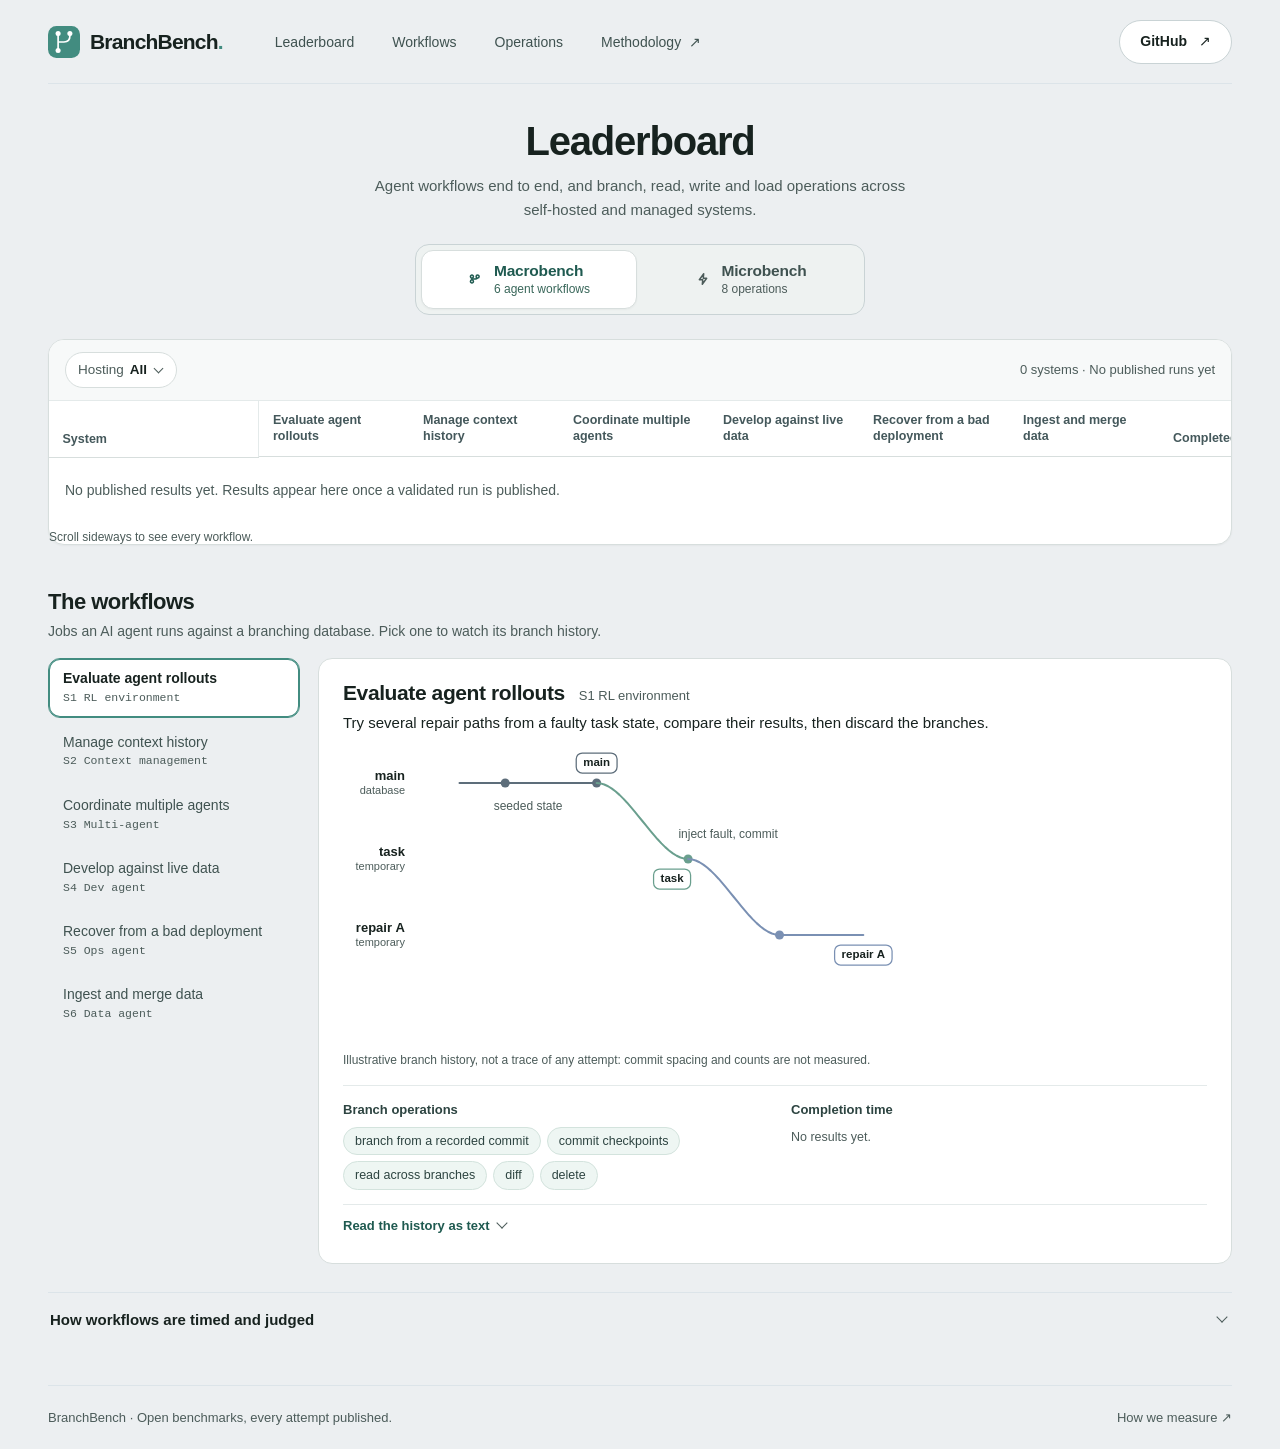
==== commit f71e470d: "feat(leaderboard): unify leaderboard table with hosting/spec badges, centered hero toggle, and filte" ====
--- a/leaderboard/index.html
+++ b/leaderboard/index.html
@@ -21,10 +21,21 @@
 </header>
 <main class="shell" id="main-content">
 <section id="leaderboard" aria-labelledby="leaderboard-title">
-    <h1 class="page-title" id="leaderboard-title" tabindex="-1">Leaderboard</h1>
+    <div class="page-header">
+        <h1 class="page-title" id="leaderboard-title" tabindex="-1">Leaderboard</h1>
+        <p class="page-subtitle">Agent workflows end to end, and branch, read, write and load operations across self-hosted and managed systems.</p>
+        <div class="suite-tabs" id="selectors-suite" role="tablist" aria-label="Benchmark suite"></div>
+    </div>
     <div class="board-card">
-        <div class="suite-tabs" id="selectors-suite" role="tablist" aria-label="Benchmark suite"></div>
         <div class="suite-view" id="macro-view" role="tabpanel" aria-labelledby="tab-macro">
+            <div class="filter-bar">
+                <details class="chip" id="macro-chip-hosted"><summary><span class="chip-label">Hosting</span> <span class="chip-value" id="macro-value-hosted"></span></summary><div class="chip-menu" id="macro-selectors-hosted" role="group" aria-label="Hosting"></div></details>
+                <details class="chip" id="macro-chip-system"><summary><span class="chip-label">Systems</span> <span class="chip-value" id="macro-value-system"></span></summary><div class="chip-menu" id="macro-selectors-system" role="group" aria-label="Systems"></div></details>
+                <details class="chip" id="macro-chip-machine"><summary><span class="chip-label">Machine</span> <span class="chip-value" id="macro-value-machine"></span></summary><div class="chip-menu" id="macro-selectors-machine" role="group" aria-label="Machine"></div></details>
+                <details class="chip" id="macro-chip-tag"><summary><span class="chip-label">Capabilities</span> <span class="chip-value" id="macro-value-tag"></span></summary><div class="chip-menu" id="macro-selectors-tag" role="group" aria-label="Capabilities"></div></details>
+                <button class="chip-reset" id="macro-reset-filters" type="button" hidden>Reset filters</button>
+                <p class="filter-meta"><span id="macro-shown" aria-live="polite"></span> · <span id="macro-updated"></span></p>
+            </div>
             <div id="macro-groups"></div>
         </div>
         <div class="suite-view" id="micro-view" role="tabpanel" aria-labelledby="tab-micro" hidden>
--- a/leaderboard/styles.css
+++ b/leaderboard/styles.css
@@ -130,16 +130,24 @@
 .segmented > div { display: flex; flex-wrap: wrap; gap: 2px; }
 .segmented .selector { min-height: 32px; padding: 5px 14px; }
 .segmented .selector-active { border-color: var(--accent); }
-/* Suite tabs on top of the board card. */
-.suite-tabs { display: flex; gap: 4px; padding: 4px 12px 0; border-bottom: 1px solid var(--line); }
-.suite-tab { display: flex; flex-direction: column; align-items: flex-start; gap: 2px; margin-bottom: -1px; padding: 14px 16px 12px; border: 0; border-bottom: 2px solid transparent; background: none; text-align: left; }
-.suite-tab[aria-selected="true"] { border-bottom-color: var(--accent); }
-.suite-tab:focus-visible { outline-offset: -3px; }
-.suite-name { color: var(--muted); font-size: 16px; font-weight: 600; letter-spacing: -.2px; }
-:is(.suite-tab:hover, .suite-tab[aria-selected="true"]) .suite-name { color: var(--ink); }
-.suite-desc { color: var(--muted); font-size: 12.5px; line-height: 1.4; }
+/* Centered leaderboard header and segmented suite toggle. */
+.page-header { display: flex; flex-direction: column; align-items: center; text-align: center; padding: 34px 0 6px; }
+.page-header .page-title { padding: 0; font-size: 40px; letter-spacing: -1.2px; }
+.page-subtitle { max-width: 64ch; margin: 10px 0 0; color: var(--muted); font-size: 15px; line-height: 1.6; }
+.suite-tabs { display: inline-grid; grid-template-columns: repeat(2, minmax(216px, 1fr)); gap: 6px; max-width: 100%; margin-top: 22px; padding: 5px; border: 1px solid var(--line-strong); border-radius: var(--radius-card); background: var(--well); }
+.suite-tab { display: flex; align-items: center; justify-content: center; gap: 12px; min-height: 54px; padding: 10px 22px; border: 1px solid transparent; border-radius: var(--radius); background: transparent; color: var(--ink-3); text-align: left; transition: background-color .15s, border-color .15s, box-shadow .15s, color .15s; }
+.suite-tab:hover { background: var(--veil); color: var(--ink); }
+.suite-tab[aria-selected="true"] { border-color: var(--line); background: var(--surface); color: var(--accent); box-shadow: var(--shadow-card); }
+.suite-tab:focus-visible { outline-offset: 2px; }
+.suite-icon { width: 20px; height: 20px; color: var(--muted); transition: color .15s, fill .15s; }
+.suite-tab:hover .suite-icon { color: var(--ink-2); }
+.suite-tab[aria-selected="true"] .suite-icon { color: var(--accent); fill: var(--mint-wash); }
+.suite-copy { display: flex; flex-direction: column; align-items: flex-start; gap: 1px; min-width: 0; }
+.suite-name { color: inherit; font-size: 15.5px; font-weight: 650; line-height: 1.25; letter-spacing: -.2px; }
+.suite-desc { color: var(--muted); font-size: 12px; line-height: 1.35; }
+.suite-tab[aria-selected="true"] .suite-desc { color: var(--mint-ink); }
 /* The filter bar: every control for the table below it, as pills. A chip's checklist drops over the table. */
-.filter-bar { display: flex; flex-wrap: wrap; align-items: center; gap: 8px; padding: 12px 16px; border-bottom: 1px solid var(--line-soft); background: var(--sheet); }
+.filter-bar { display: flex; flex-wrap: wrap; align-items: center; gap: 8px; padding: 12px 16px; border-bottom: 1px solid var(--line-soft); border-radius: calc(var(--radius-lg) - 1px) calc(var(--radius-lg) - 1px) 0 0; background: var(--sheet); }
 .filter-meta { flex: 1; margin: 0; color: var(--muted); font-size: 13px; text-align: right; font-variant-numeric: tabular-nums; }
 .chip { position: relative; }
 .chip > summary { display: inline-flex; align-items: center; gap: 6px; min-height: 36px; padding: 6px 12px; border: 1px solid var(--line); border-radius: var(--pill); background: var(--surface); color: var(--ink); font-size: 13.5px; list-style: none; white-space: nowrap; }
@@ -184,7 +192,11 @@
 .system-icon[data-system="xata"] { --sys: var(--sys-xata); }
 .system-identity { display: flex; align-items: center; gap: 10px; min-width: 0; }
 .system-text { display: flex; flex-direction: column; align-items: flex-start; min-width: 0; }
+.system-title { display: flex; flex-wrap: wrap; align-items: center; gap: 6px; min-width: 0; }
 .system-name { display: block; margin: 0; font-size: 15px; font-weight: 600; line-height: 1.4; overflow-wrap: anywhere; }
+.hosting-badge { display: inline-flex; align-items: center; padding: 1px 7px; border: 1px solid var(--line); border-radius: var(--pill); background: var(--well); color: var(--ink-2); font-size: 11px; font-weight: 600; line-height: 1.45; white-space: nowrap; }
+.hosting-badge[data-hosted="yes"] { border-color: var(--mint-line); background: var(--mint-tint); color: var(--mint-ink); }
+.spec-badge { display: inline-flex; align-items: center; padding: 1px 7px; border: 1px solid var(--line-soft); border-radius: var(--pill); background: var(--surface); color: var(--muted); font: 500 11px/1.45 var(--mono); white-space: nowrap; }
 /* The one control in a row, in its last column: it opens that row's details. */
 .details-button { display: inline-flex; align-items: center; gap: 2px; min-height: 28px; padding: 2px 0; border: 0; background: none; color: var(--accent); font-size: 13px; font-weight: 600; }
 .details-button:hover { text-decoration: underline; text-underline-offset: 3px; }
@@ -499,7 +511,7 @@
 .wizard-fields label { display: flex; flex-direction: column; gap: 8px; color: var(--ink-2); font-size: 12px; font-weight: 600; }
 .wizard-fields input { width: 100%; min-height: 47px; padding: 12px 15px; border: 1px solid var(--field-line); border-radius: var(--radius); background: var(--surface); color: var(--ink); font-size: 13px; }
 .wizard-fields label > span { color: var(--subtle); font-size: 12px; font-weight: 400; line-height: 1.6; }
-.wizard-fields + .inline-more { margin-top: 22px; }
+.wizard-fields + .inline-more, .wizard-fields + .option-grid { margin-top: 22px; }
 .database-requirements { margin: 0 0 6px; padding: 0; list-style: none; }
 .database-requirements li { display: grid; grid-template-columns: 84px minmax(0, 1fr); gap: 12px; padding: 8px 0; }
 .database-requirements li + li { border-top: 1px solid var(--line-soft); }
@@ -540,6 +552,8 @@
     .filter-meta { flex-basis: 100%; text-align: left; }
 }
 @media (max-width: 800px) {
+    .suite-tabs { grid-template-columns: repeat(2, minmax(0, 1fr)); width: 100%; }
+    .suite-tab { padding-inline: 14px; }
     .wizard-layout { grid-template-columns: 1fr; }
 }
 
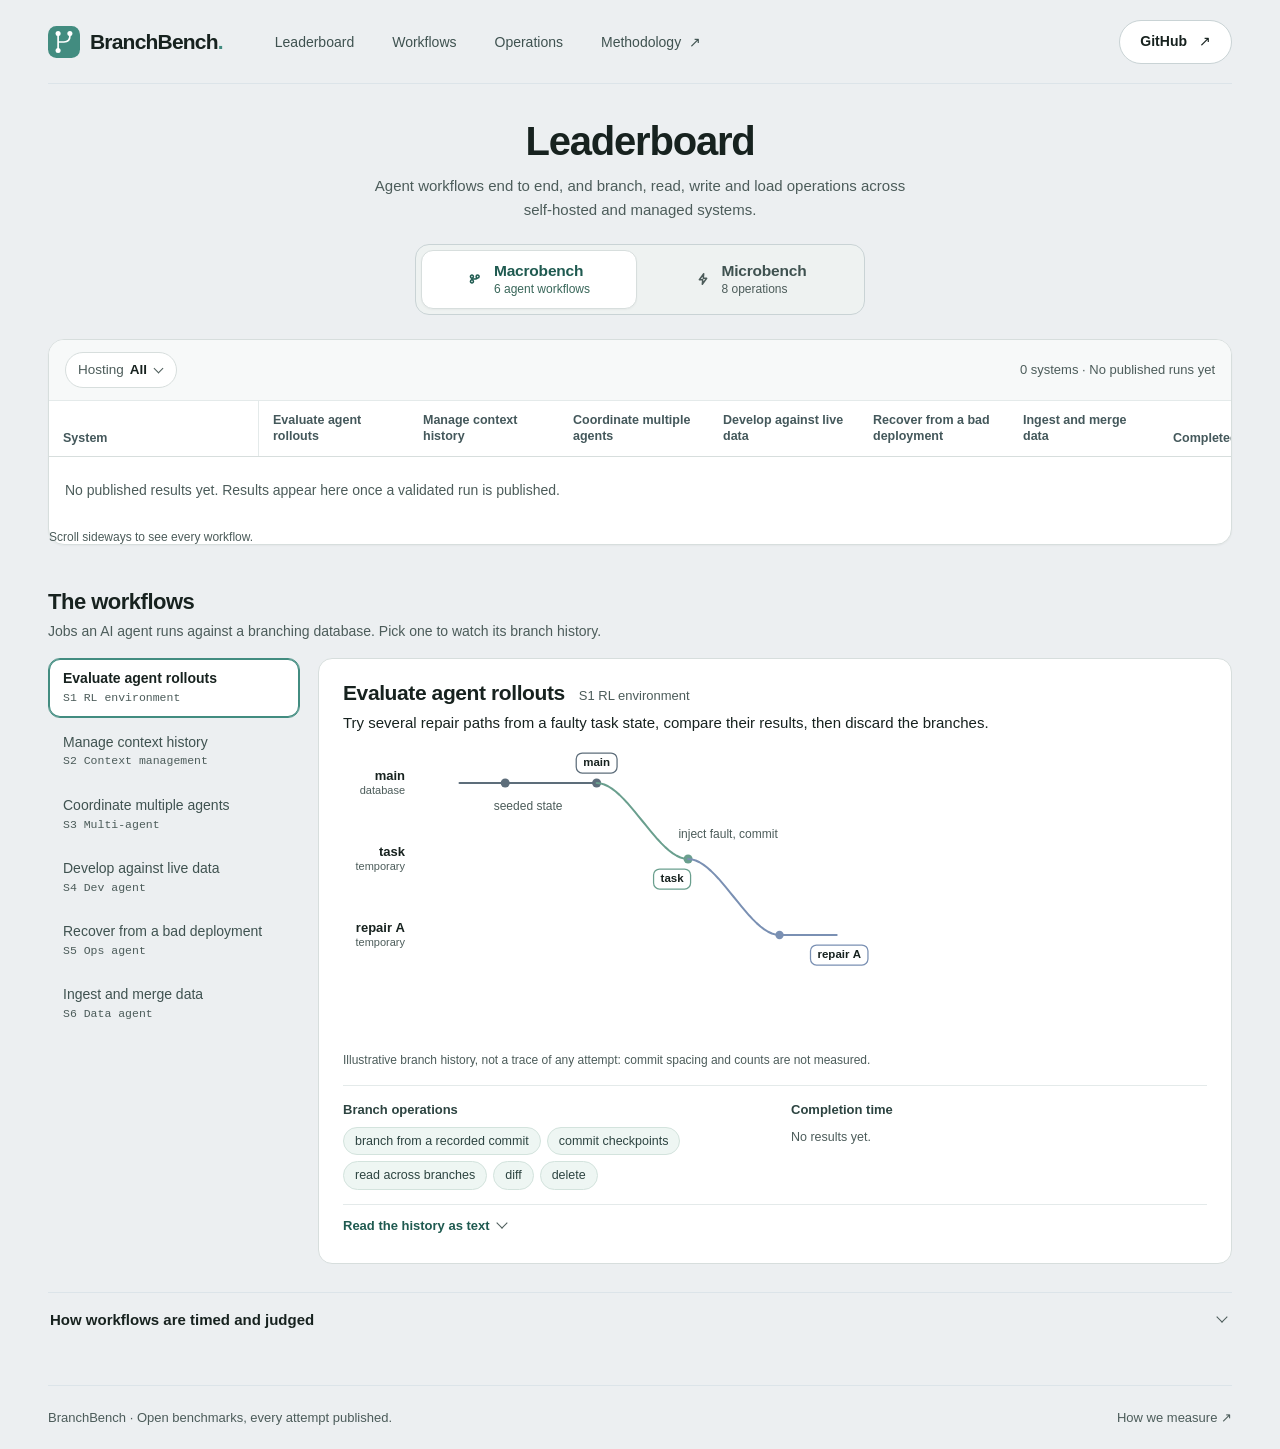
==== commit eab1eedb: "style(leaderboard): resolve impeccable UI audit findings and verify architecture.html tokens" ====
--- a/leaderboard/index.html
+++ b/leaderboard/index.html
@@ -26,7 +26,7 @@
         <p class="page-subtitle">Agent workflows end to end, and branch, read, write and load operations across self-hosted and managed systems.</p>
         <div class="suite-tabs" id="selectors-suite" role="tablist" aria-label="Benchmark suite"></div>
     </div>
-    <div class="board-card">
+    <article class="board-card" aria-label="Benchmark rankings">
         <div class="suite-view" id="macro-view" role="tabpanel" aria-labelledby="tab-macro">
             <div class="filter-bar">
                 <details class="chip" id="macro-chip-hosted"><summary><span class="chip-label">Hosting</span> <span class="chip-value" id="macro-value-hosted"></span></summary><div class="chip-menu" id="macro-selectors-hosted" role="group" aria-label="Hosting"></div></details>
@@ -51,7 +51,7 @@
             <div class="empty-state" id="empty-state" hidden><div><h2 class="empty-title" id="empty-title"></h2><p class="empty-description" id="empty-description"></p></div><button class="button" id="clear-empty-filters" type="button" hidden>Reset filters</button></div>
             <div id="groups"></div>
         </div>
-    </div>
+    </article>
 
     <div class="suite-more" id="macro-more">
         <div id="macro-breakdowns"></div>
--- a/leaderboard/styles.css
+++ b/leaderboard/styles.css
@@ -352,7 +352,9 @@
 .heatmap-panel .scroll { flex: 1; }
 .heatmap { height: 100%; }
 .panel { min-width: 0; margin: 0; padding: 20px 22px; border-radius: var(--radius-card); }
+.panel h2 { margin: 0 0 8px; font-size: 21px; font-weight: 600; letter-spacing: -.5px; }
 .panel h3 { margin: 0; font-size: 16px; font-weight: 600; letter-spacing: -.3px; }
+.arch-grid { display: grid; gap: 18px; margin-top: 24px; }
 .panel-head { display: flex; flex-wrap: wrap; align-items: center; justify-content: space-between; gap: 8px 16px; }
 .panel-note { margin: 6px 0 12px; color: var(--muted); font-size: 12.5px; line-height: 1.55; }
 .heat-key { display: inline-flex; align-items: center; gap: 8px; color: var(--muted); font-size: 12px; }
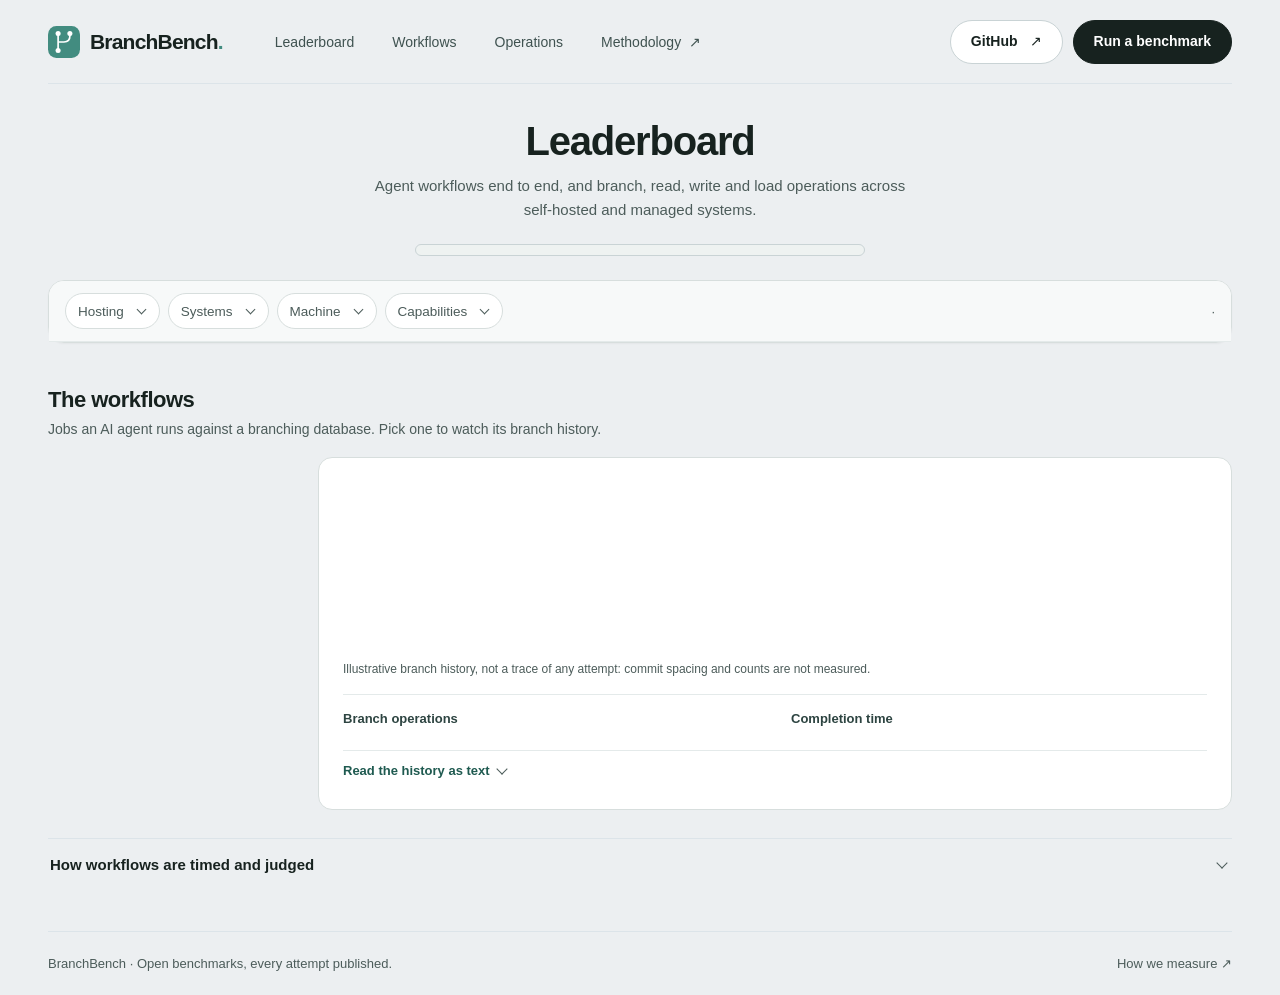
==== commit 66086266: "leaderboard: add non-prod phase badge and end-to-end architecture SVG diagrams" ====
--- a/leaderboard/index.html
+++ b/leaderboard/index.html
@@ -15,6 +15,7 @@
     <a class="brand" href="#leaderboard" aria-label="BranchBench home">
         <svg class="brand-mark" width="38" height="38" viewBox="0 0 38 38" aria-hidden="true"><rect width="38" height="38" rx="10" fill="currentColor"/><path d="M12 9v20m0-10h7q7 0 7-7V9"/><g><circle cx="12" cy="9" r="3"/><circle cx="12" cy="29" r="3"/><circle cx="26" cy="9" r="3"/></g></svg>
         <span class="brand-name">BranchBench<span class="brand-period">.</span></span>
+        <span class="phase-badge" id="phase-badge" hidden></span>
     </a>
     <nav class="header-nav" aria-label="Main navigation"><a class="nav-link" id="nav-board" href="#agent-workflows">Leaderboard</a><a class="nav-link" id="nav-workflows" href="#workflows">Workflows</a><a class="nav-link" id="nav-operations" href="#dataset">Operations</a><a class="nav-link" id="doc-nav" href="README.md">Methodology <span aria-hidden="true">↗</span></a></nav>
     <div class="header-actions"><a class="button" href="https://github.com/elaineang/db-fork">GitHub <span aria-hidden="true">↗</span></a><a class="button button-primary" id="nav-run" href="run.html">Run a benchmark</a></div>
--- a/leaderboard/styles.css
+++ b/leaderboard/styles.css
@@ -109,6 +109,8 @@
 .brand-mark g { fill: var(--surface); }
 .brand-name { font-size: 21px; font-weight: 650; letter-spacing: -.8px; }
 .brand-period { color: var(--brand); }
+.phase-badge { display: inline-flex; align-items: center; padding: 1px 7px; border: 1px solid var(--mint-line); border-radius: var(--pill); background: var(--mint-tint); color: var(--mint-ink); font: 600 11px/1.35 var(--mono); letter-spacing: .3px; text-transform: uppercase; }
+.phase-badge[data-phase="alpha"] { border-color: var(--warn); background: var(--warn-tint); color: var(--warn-ink); }
 .header-nav { display: flex; flex-wrap: wrap; align-items: center; gap: 6px; min-width: 0; }
 .nav-link { display: inline-flex; align-items: center; gap: 8px; min-height: 44px; min-width: 0; padding: 10px 16px; border-radius: 24px; font-size: 14px; color: var(--ink-3); }
 .nav-link:hover { background: var(--veil); color: var(--ink); }
@@ -355,6 +357,42 @@
 .panel h2 { margin: 0 0 8px; font-size: 21px; font-weight: 600; letter-spacing: -.5px; }
 .panel h3 { margin: 0; font-size: 16px; font-weight: 600; letter-spacing: -.3px; }
 .arch-grid { display: grid; gap: 18px; margin-top: 24px; }
+.arch-diagram-frame { margin: 14px 0 6px; padding: 14px; overflow-x: auto; border: 1px solid var(--line-soft); border-radius: var(--radius); background: var(--sheet); }
+.arch-svg { display: block; width: 100%; min-width: 820px; height: auto; font-family: var(--sans); }
+.arch-svg .lane-bg { fill: var(--surface); stroke: var(--line); stroke-width: 1; }
+.arch-svg .lane-bg-tint { fill: var(--mint-tint); stroke: var(--mint-line); stroke-width: 1; }
+.arch-svg .lane-bg-warn { fill: var(--warn-tint); stroke: var(--warn); stroke-width: 1; }
+.arch-svg .node-card { fill: var(--surface); stroke: var(--line-strong); stroke-width: 1.25; }
+.arch-svg .node-accent { fill: var(--mint-tint); stroke: var(--brand); stroke-width: 1.4; }
+.arch-svg .node-code { fill: var(--code-bg); stroke: var(--code-line); stroke-width: 1.25; }
+.arch-svg .node-warn { fill: var(--warn-tint); stroke: var(--warn); stroke-width: 1.25; }
+.arch-svg .node-bad { fill: var(--surface); stroke: var(--bad); stroke-width: 1.35; stroke-dasharray: 4 3; }
+.arch-svg .step-badge { fill: var(--ink); }
+.arch-svg .step-num { fill: var(--surface); font: 600 12px var(--mono); text-anchor: middle; dominant-baseline: central; }
+.arch-svg .lane-kicker { fill: var(--accent); font: 600 12px var(--mono); letter-spacing: .5px; }
+.arch-svg .node-title { fill: var(--ink); font-size: 13px; font-weight: 650; }
+.arch-svg .node-title-inv { fill: var(--code-ink); font-size: 13px; font-weight: 650; }
+.arch-svg .node-sub { fill: var(--muted); font-size: 12px; }
+.arch-svg .node-sub-inv { fill: var(--code-muted); font-size: 12px; }
+.arch-svg .node-mono { fill: var(--ink-2); font: 12px var(--mono); }
+.arch-svg .node-mono-inv { fill: var(--code-ink); font: 12px var(--mono); }
+.arch-svg .node-warn-ink { fill: var(--warn-ink); font: 600 12px var(--mono); }
+.arch-svg .node-bad-ink { fill: var(--bad-ink); font: 600 12px var(--mono); }
+.arch-svg .edge { fill: none; stroke: var(--ink-3); stroke-width: 1.5; }
+.arch-svg .edge-accent { fill: none; stroke: var(--accent); stroke-width: 1.75; }
+.arch-svg .edge-dashed { fill: none; stroke: var(--muted); stroke-width: 1.35; stroke-dasharray: 5 4; }
+.arch-svg .edge-bad { fill: none; stroke: var(--bad); stroke-width: 1.4; stroke-dasharray: 4 3; }
+.arch-svg .arrow-ink { fill: var(--ink-3); }
+.arch-svg .arrow-accent { fill: var(--accent); }
+.arch-svg .arrow-muted { fill: var(--muted); }
+.arch-svg .arrow-bad { fill: var(--bad); }
+.arch-legend { display: flex; flex-wrap: wrap; gap: 8px 18px; margin: 10px 0 0; padding: 0; list-style: none; color: var(--muted); font-size: 12px; }
+.arch-legend li { display: inline-flex; align-items: center; gap: 7px; }
+.arch-swatch { width: 12px; height: 12px; border: 1.5px solid var(--line-strong); border-radius: 3px; background: var(--surface); }
+.arch-swatch-accent { border-color: var(--brand); background: var(--mint-tint); }
+.arch-swatch-warn { border-color: var(--warn); background: var(--warn-tint); }
+.arch-swatch-code { border-color: var(--code-line); background: var(--code-bg); }
+.arch-swatch-bad { border-color: var(--bad); border-style: dashed; background: var(--surface); }
 .panel-head { display: flex; flex-wrap: wrap; align-items: center; justify-content: space-between; gap: 8px 16px; }
 .panel-note { margin: 6px 0 12px; color: var(--muted); font-size: 12.5px; line-height: 1.55; }
 .heat-key { display: inline-flex; align-items: center; gap: 8px; color: var(--muted); font-size: 12px; }
